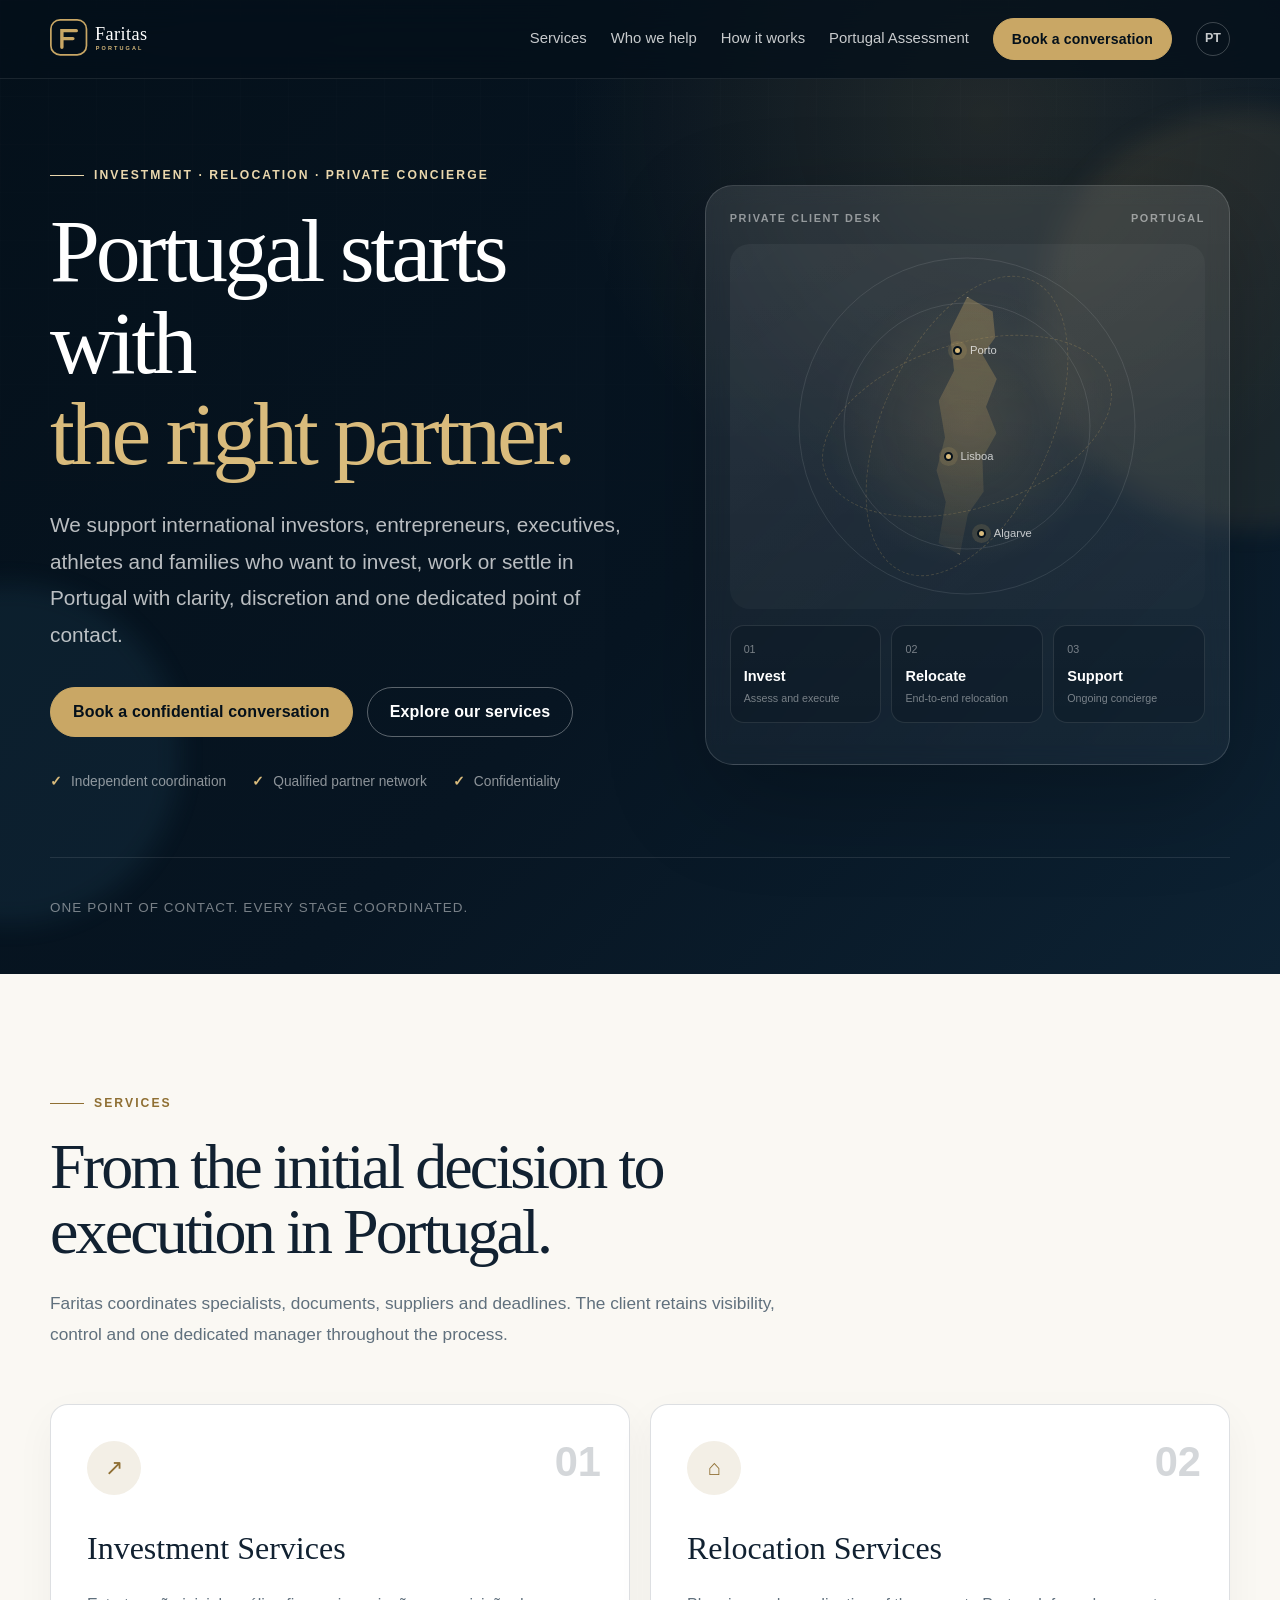
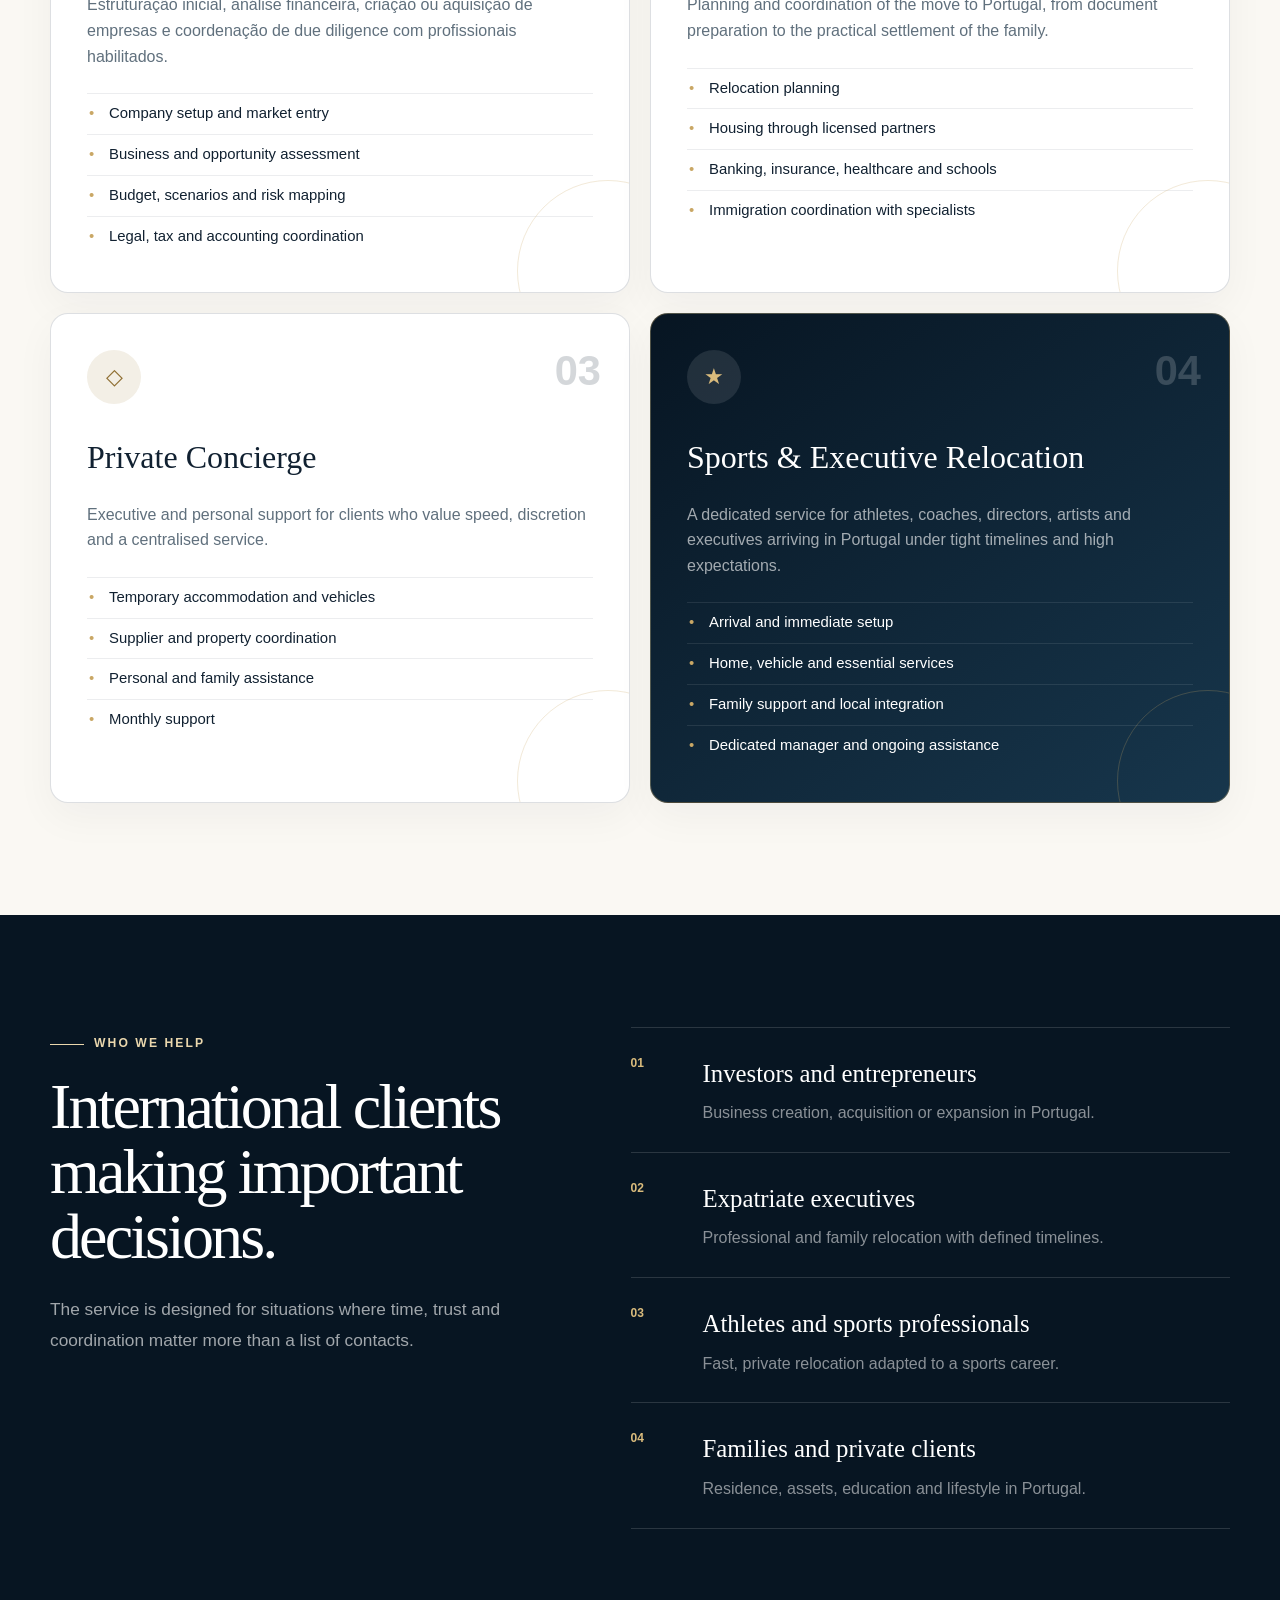
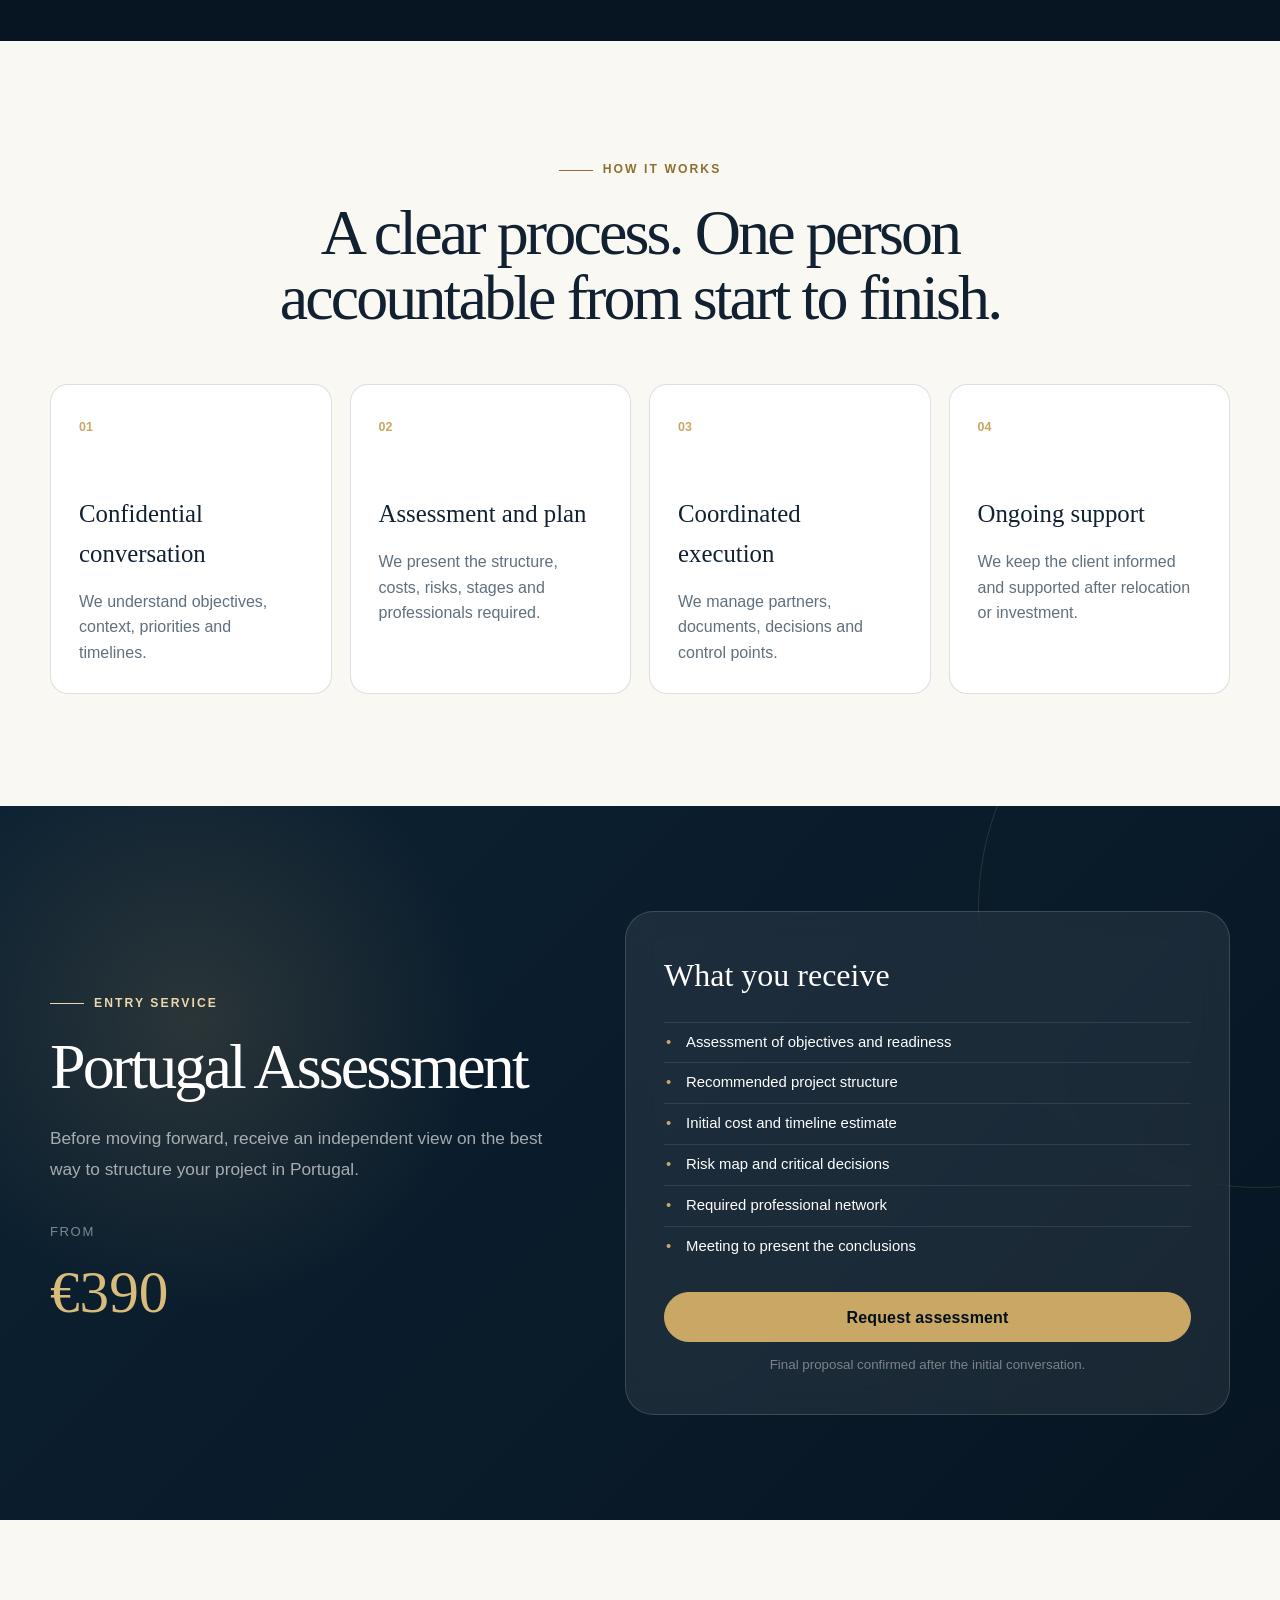
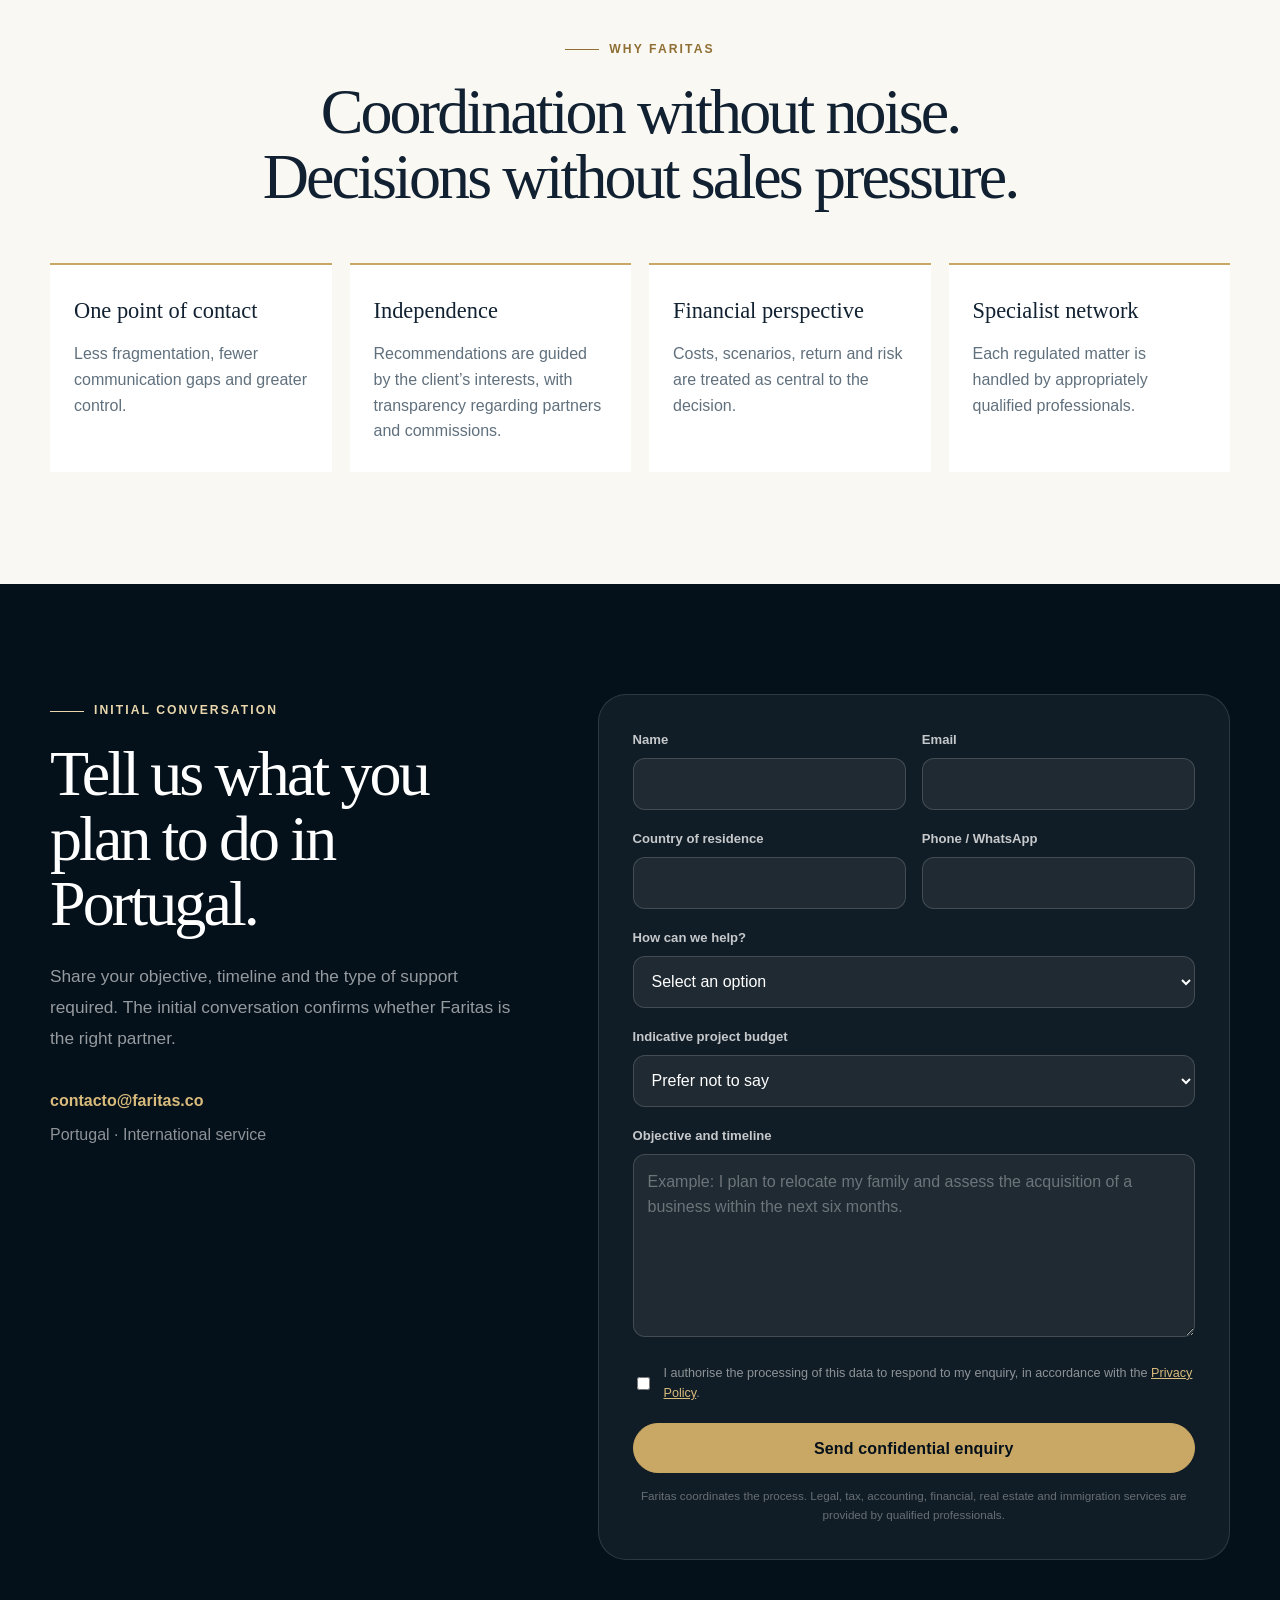
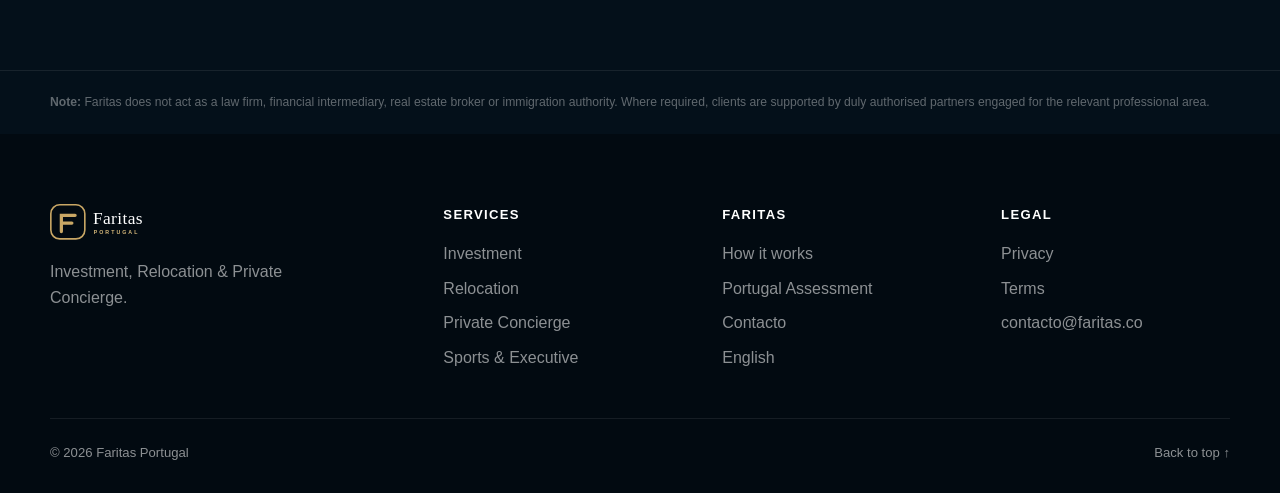
==== en.html @ 3125e930 "Add files via upload" ====
<!DOCTYPE html>
<html lang="en">
<head>
  <meta charset="UTF-8">
  <meta name="viewport" content="width=device-width, initial-scale=1.0">

  <title>Faritas Portugal — Investment, Relocation & Private Concierge</title>
  <meta name="description" content="Independent coordination for investors, entrepreneurs, executives, athletes and international families planning to invest, work or relocate to Portugal.">
  <meta name="robots" content="index, follow">
  <meta name="theme-color" content="#071522">

  <link rel="canonical" href="https://www.faritas.co/en.html">
  <link rel="alternate" hreflang="pt-PT" href="https://www.faritas.co/">
  <link rel="alternate" hreflang="en" href="https://www.faritas.co/en.html">
  <link rel="alternate" hreflang="x-default" href="https://www.faritas.co/">

  <meta property="og:type" content="website">
  <meta property="og:locale" content="en_GB">
  <meta property="og:title" content="Faritas Portugal — Your trusted partner in Portugal">
  <meta property="og:description" content="Investment, relocation and private concierge coordinated through one dedicated point of contact in Portugal.">
  <meta property="og:url" content="https://www.faritas.co/en.html">
  <meta property="og:image" content="https://www.faritas.co/social-cover.png">

  <meta name="twitter:card" content="summary_large_image">
  <meta name="twitter:title" content="Faritas Portugal">
  <meta name="twitter:description" content="Investment, Relocation & Private Concierge in Portugal.">
  <meta name="twitter:image" content="https://www.faritas.co/social-cover.png">

  <link rel="icon" href="favicon.svg" type="image/svg+xml">
  <link rel="stylesheet" href="styles.css">

  <script type="application/ld+json">
  {
    "@context": "https://schema.org",
    "@type": "ProfessionalService",
    "name": "Faritas Portugal",
    "url": "https://www.faritas.co/",
    "logo": "https://www.faritas.co/logo.svg",
    "email": "contacto@faritas.co",
    "areaServed": "Portugal",
    "description": "Investment, relocation and private concierge coordination for international clients in Portugal.",
    "serviceType": [
      "Investment coordination",
      "Relocation coordination",
      "Private concierge",
      "Sports and executive relocation"
    ]
  }
  </script>
</head>

<body>
  <a class="skip-link" href="#conteudo">Skip to content</a>

  <header class="site-header" id="topo">
    <div class="header-inner">
      <a class="brand" href="#topo" aria-label="Faritas Portugal — home">
        <img src="logo.svg" alt="Faritas Portugal">
      </a>

      <button class="menu-toggle" type="button" aria-expanded="false" aria-controls="main-nav">
        <span></span><span></span><span></span>
        <span class="sr-only">Open menu</span>
      </button>

      <nav class="main-nav" id="main-nav" aria-label="Main navigation">
        <a href="#servicos">Services</a>
        <a href="#clientes">Who we help</a>
        <a href="#processo">How it works</a>
        <a href="#diagnostico">Portugal Assessment</a>
        <a href="#contacto" class="button button-small">Book a conversation</a>
        <a href="index.html" class="language-link" aria-label="Versão portuguesa">PT</a>
      </nav>
    </div>
  </header>

  <main id="conteudo">
    <section class="hero">
      <div class="hero-glow hero-glow-one"></div>
      <div class="hero-glow hero-glow-two"></div>

      <div class="container hero-grid">
        <div class="hero-copy">
          <span class="eyebrow">Investment · Relocation · Private Concierge</span>

          <h1>
            Portugal starts with
            <span>the right partner.</span>
          </h1>

          <p class="hero-lead">
            We support international investors, entrepreneurs, executives, athletes and families who want to invest, work or settle in Portugal with clarity, discretion and one dedicated point of contact.
          </p>

          <div class="hero-actions">
            <a href="#contacto" class="button">Book a confidential conversation</a>
            <a href="#servicos" class="button button-secondary">Explore our services</a>
          </div>

          <div class="trust-strip" aria-label="Princípios do serviço">
            <span>Independent coordination</span>
            <span>Qualified partner network</span>
            <span>Confidentiality</span>
          </div>
        </div>

        <aside class="hero-panel" aria-label="Visão geral do serviço">
          <div class="panel-topline">
            <span>PRIVATE CLIENT DESK</span>
            <span>PORTUGAL</span>
          </div>

          <div class="panel-map">
            <div class="map-orbit orbit-one"></div>
            <div class="map-orbit orbit-two"></div>
            <div class="map-pin pin-lisbon"><span>Lisboa</span></div>
            <div class="map-pin pin-porto"><span>Porto</span></div>
            <div class="map-pin pin-algarve"><span>Algarve</span></div>
            <div class="portugal-shape" aria-hidden="true"></div>
          </div>

          <div class="panel-services">
            <div>
              <small>01</small>
              <strong>Invest</strong>
              <span>Assess and execute</span>
            </div>
            <div>
              <small>02</small>
              <strong>Relocate</strong>
              <span>End-to-end relocation</span>
            </div>
            <div>
              <small>03</small>
              <strong>Support</strong>
              <span>Ongoing concierge</span>
            </div>
          </div>
        </aside>
      </div>

      <div class="hero-footer container">
        <p>One point of contact. Every stage coordinated.</p>
      </div>
    </section>

    <section class="section section-light" id="servicos">
      <div class="container">
        <div class="section-heading">
          <span class="eyebrow dark">Services</span>
          <h2>From the initial decision to execution in Portugal.</h2>
          <p>
            Faritas coordinates specialists, documents, suppliers and deadlines. The client retains visibility, control and one dedicated manager throughout the process.
          </p>
        </div>

        <div class="service-grid">
          <article class="service-card">
            <span class="service-number">01</span>
            <div class="service-icon" aria-hidden="true">↗</div>
            <h3>Investment Services</h3>
            <p>
              Estruturação inicial, análise financeira, criação ou aquisição de
              empresas e coordenação de due diligence com profissionais habilitados.
            </p>
            <ul>
              <li>Company setup and market entry</li>
              <li>Business and opportunity assessment</li>
              <li>Budget, scenarios and risk mapping</li>
              <li>Legal, tax and accounting coordination</li>
            </ul>
          </article>

          <article class="service-card">
            <span class="service-number">02</span>
            <div class="service-icon" aria-hidden="true">⌂</div>
            <h3>Relocation Services</h3>
            <p>
              Planning and coordination of the move to Portugal, from document preparation to the practical settlement of the family.
            </p>
            <ul>
              <li>Relocation planning</li>
              <li>Housing through licensed partners</li>
              <li>Banking, insurance, healthcare and schools</li>
              <li>Immigration coordination with specialists</li>
            </ul>
          </article>

          <article class="service-card">
            <span class="service-number">03</span>
            <div class="service-icon" aria-hidden="true">◇</div>
            <h3>Private Concierge</h3>
            <p>
              Executive and personal support for clients who value speed, discretion and a centralised service.
            </p>
            <ul>
              <li>Temporary accommodation and vehicles</li>
              <li>Supplier and property coordination</li>
              <li>Personal and family assistance</li>
              <li>Monthly support</li>
            </ul>
          </article>

          <article class="service-card service-card-featured">
            <span class="service-number">04</span>
            <div class="service-icon" aria-hidden="true">★</div>
            <h3>Sports & Executive Relocation</h3>
            <p>
              A dedicated service for athletes, coaches, directors, artists and executives arriving in Portugal under tight timelines and high expectations.
            </p>
            <ul>
              <li>Arrival and immediate setup</li>
              <li>Home, vehicle and essential services</li>
              <li>Family support and local integration</li>
              <li>Dedicated manager and ongoing assistance</li>
            </ul>
          </article>
        </div>
      </div>
    </section>

    <section class="section section-ink" id="clientes">
      <div class="container split-layout">
        <div class="section-heading compact">
          <span class="eyebrow">Who we help</span>
          <h2>International clients making important decisions.</h2>
          <p>
            The service is designed for situations where time, trust and coordination matter more than a list of contacts.
          </p>
        </div>

        <div class="client-list">
          <article>
            <span>01</span>
            <div>
              <h3>Investors and entrepreneurs</h3>
              <p>Business creation, acquisition or expansion in Portugal.</p>
            </div>
          </article>

          <article>
            <span>02</span>
            <div>
              <h3>Expatriate executives</h3>
              <p>Professional and family relocation with defined timelines.</p>
            </div>
          </article>

          <article>
            <span>03</span>
            <div>
              <h3>Athletes and sports professionals</h3>
              <p>Fast, private relocation adapted to a sports career.</p>
            </div>
          </article>

          <article>
            <span>04</span>
            <div>
              <h3>Families and private clients</h3>
              <p>Residence, assets, education and lifestyle in Portugal.</p>
            </div>
          </article>
        </div>
      </div>
    </section>

    <section class="section section-light" id="processo">
      <div class="container">
        <div class="section-heading centered">
          <span class="eyebrow dark">How it works</span>
          <h2>A clear process. One person accountable from start to finish.</h2>
        </div>

        <div class="process-grid">
          <article>
            <span>01</span>
            <h3>Confidential conversation</h3>
            <p>We understand objectives, context, priorities and timelines.</p>
          </article>

          <article>
            <span>02</span>
            <h3>Assessment and plan</h3>
            <p>We present the structure, costs, risks, stages and professionals required.</p>
          </article>

          <article>
            <span>03</span>
            <h3>Coordinated execution</h3>
            <p>We manage partners, documents, decisions and control points.</p>
          </article>

          <article>
            <span>04</span>
            <h3>Ongoing support</h3>
            <p>We keep the client informed and supported after relocation or investment.</p>
          </article>
        </div>
      </div>
    </section>

    <section class="diagnostic-section" id="diagnostico">
      <div class="container diagnostic-grid">
        <div>
          <span class="eyebrow">Entry service</span>
          <h2>Portugal Assessment</h2>
          <p class="diagnostic-lead">
            Before moving forward, receive an independent view on the best way to structure your project in Portugal.
          </p>

          <div class="diagnostic-price">
            <span>From</span>
            <strong>€390</strong>
          </div>
        </div>

        <div class="diagnostic-card">
          <h3>What you receive</h3>
          <ul>
            <li>Assessment of objectives and readiness</li>
            <li>Recommended project structure</li>
            <li>Initial cost and timeline estimate</li>
            <li>Risk map and critical decisions</li>
            <li>Required professional network</li>
            <li>Meeting to present the conclusions</li>
          </ul>
          <a href="#contacto" class="button button-full">Request assessment</a>
          <small>Final proposal confirmed after the initial conversation.</small>
        </div>
      </div>
    </section>

    <section class="section section-light why-section">
      <div class="container">
        <div class="section-heading centered">
          <span class="eyebrow dark">Why Faritas</span>
          <h2>Coordination without noise. Decisions without sales pressure.</h2>
        </div>

        <div class="why-grid">
          <article>
            <h3>One point of contact</h3>
            <p>Less fragmentation, fewer communication gaps and greater control.</p>
          </article>

          <article>
            <h3>Independence</h3>
            <p>Recommendations are guided by the client’s interests, with transparency regarding partners and commissions.</p>
          </article>

          <article>
            <h3>Financial perspective</h3>
            <p>Costs, scenarios, return and risk are treated as central to the decision.</p>
          </article>

          <article>
            <h3>Specialist network</h3>
            <p>Each regulated matter is handled by appropriately qualified professionals.</p>
          </article>
        </div>
      </div>
    </section>

    <section class="contact-section" id="contacto">
      <div class="container contact-grid">
        <div class="contact-copy">
          <span class="eyebrow">Initial conversation</span>
          <h2>Tell us what you plan to do in Portugal.</h2>
          <p>
            Share your objective, timeline and the type of support required. The initial conversation confirms whether Faritas is the right partner.
          </p>

          <div class="contact-details">
            <a href="mailto:contacto@faritas.co">contacto@faritas.co</a>
            <span>Portugal · International service</span>
          </div>
        </div>

        <form
          class="contact-form"
          action="https://formspree.io/f/mkodawvv"
          method="POST"
          accept-charset="UTF-8"
        >
          <input type="hidden" name="_subject" value="New enquiry — Faritas Portugal">
          <input type="text" name="_gotcha" class="honeypot" tabindex="-1" autocomplete="off">

          <div class="form-row">
            <div class="field">
              <label for="nome">Name</label>
              <input id="nome" name="nome" type="text" autocomplete="name" required>
            </div>

            <div class="field">
              <label for="email">Email</label>
              <input id="email" name="email" type="email" autocomplete="email" required>
            </div>
          </div>

          <div class="form-row">
            <div class="field">
              <label for="pais">Country of residence</label>
              <input id="pais" name="pais" type="text" autocomplete="country-name" required>
            </div>

            <div class="field">
              <label for="telefone">Phone / WhatsApp</label>
              <input id="telefone" name="telefone" type="tel" autocomplete="tel">
            </div>
          </div>

          <div class="field">
            <label for="interesse">How can we help?</label>
            <select id="interesse" name="interesse" required>
              <option value="" selected disabled>Select an option</option>
              <option value="Investment or company">Investment or company</option>
              <option value="Family relocation">Family relocation</option>
              <option value="Sports & Executive Relocation">Sports & Executive Relocation</option>
              <option value="Private Concierge">Private Concierge</option>
              <option value="Portugal Assessment">Portugal Assessment</option>
              <option value="Professional partnership">Professional partnership</option>
            </select>
          </div>

          <div class="field">
            <label for="orcamento">Indicative project budget</label>
            <select id="orcamento" name="orcamento">
              <option value="" selected>Prefer not to say</option>
              <option value="Up to €50,000">Up to €50,000</option>
              <option value="€50,000–€250,000">€50,000–€250,000</option>
              <option value="€250,000–€1,000,000">€250,000–€1,000,000</option>
              <option value="More than €1,000,000">More than €1,000,000</option>
            </select>
          </div>

          <div class="field">
            <label for="mensagem">Objective and timeline</label>
            <textarea
              id="mensagem"
              name="mensagem"
              rows="6"
              placeholder="Example: I plan to relocate my family and assess the acquisition of a business within the next six months."
              required
            ></textarea>
          </div>

          <label class="consent">
            <input type="checkbox" name="consentimento" value="Aceite" required>
            <span>
              I authorise the processing of this data to respond to my enquiry, in accordance with the <a href="privacidade.html">Privacy Policy</a>.
            </span>
          </label>

          <button class="button button-full" type="submit">Send confidential enquiry</button>
          <p class="form-note">
            Faritas coordinates the process. Legal, tax, accounting, financial, real estate and immigration services are provided by qualified professionals.
          </p>
        </form>
      </div>
    </section>

    <section class="legal-note">
      <div class="container">
        <p>
          <strong>Note:</strong> Faritas does not act as a law firm, financial intermediary, real estate broker or immigration authority. Where required, clients are supported by duly authorised partners engaged for the relevant professional area.
        </p>
      </div>
    </section>
  </main>

  <footer class="site-footer">
    <div class="container footer-grid">
      <div class="footer-brand">
        <img src="logo.svg" alt="Faritas Portugal">
        <p>Investment, Relocation & Private Concierge.</p>
      </div>

      <div>
        <strong>Services</strong>
        <a href="#servicos">Investment</a>
        <a href="#servicos">Relocation</a>
        <a href="#servicos">Private Concierge</a>
        <a href="#servicos">Sports & Executive</a>
      </div>

      <div>
        <strong>Faritas</strong>
        <a href="#processo">How it works</a>
        <a href="#diagnostico">Portugal Assessment</a>
        <a href="#contacto">Contacto</a>
        <a href="en.html">English</a>
      </div>

      <div>
        <strong>Legal</strong>
        <a href="privacidade.html">Privacy</a>
        <a href="termos.html">Terms</a>
        <a href="mailto:contacto@faritas.co">contacto@faritas.co</a>
      </div>
    </div>

    <div class="container footer-bottom">
      <span>© <span id="current-year">2026</span> Faritas Portugal</span>
      <a href="#topo">Back to top ↑</a>
    </div>
  </footer>

  <script src="app.js"></script>
</body>
</html>
---- styles.css ----
:root {
  --navy-950: #04101a;
  --navy-900: #071522;
  --navy-800: #0d2233;
  --navy-700: #17364c;
  --gold-500: #c9a765;
  --gold-400: #d9bb7c;
  --gold-200: #ead7ad;
  --sand-50: #faf8f3;
  --sand-100: #f3efe6;
  --white: #ffffff;
  --ink: #112131;
  --muted: #60707d;
  --line: rgba(17, 33, 49, 0.14);
  --shadow: 0 24px 70px rgba(4, 16, 26, 0.14);
  --radius-lg: 28px;
  --radius-md: 18px;
  --radius-sm: 12px;
  --container: 1180px;
}

* {
  box-sizing: border-box;
}

html {
  scroll-behavior: smooth;
}

body {
  margin: 0;
  color: var(--ink);
  background: var(--sand-50);
  font-family: Inter, ui-sans-serif, -apple-system, BlinkMacSystemFont, "Segoe UI", sans-serif;
  line-height: 1.6;
  -webkit-font-smoothing: antialiased;
}

img {
  max-width: 100%;
  display: block;
}

a {
  color: inherit;
  text-decoration: none;
}

button,
input,
select,
textarea {
  font: inherit;
}

button,
a {
  -webkit-tap-highlight-color: transparent;
}

.container {
  width: min(calc(100% - 40px), var(--container));
  margin-inline: auto;
}

.sr-only {
  position: absolute;
  width: 1px;
  height: 1px;
  padding: 0;
  margin: -1px;
  overflow: hidden;
  clip: rect(0, 0, 0, 0);
  white-space: nowrap;
  border: 0;
}

.skip-link {
  position: fixed;
  left: 16px;
  top: -100px;
  z-index: 9999;
  background: var(--white);
  color: var(--navy-950);
  padding: 10px 14px;
  border-radius: 8px;
  transition: top .2s ease;
}

.skip-link:focus {
  top: 16px;
}

.site-header {
  position: fixed;
  inset: 0 0 auto 0;
  z-index: 1000;
  background: rgba(4, 16, 26, 0.78);
  border-bottom: 1px solid rgba(255,255,255,.09);
  backdrop-filter: blur(18px);
}

.header-inner {
  width: min(calc(100% - 40px), var(--container));
  min-height: 78px;
  margin-inline: auto;
  display: flex;
  align-items: center;
  justify-content: space-between;
  gap: 28px;
}

.brand img {
  width: 178px;
  height: auto;
}

.main-nav {
  display: flex;
  align-items: center;
  gap: 24px;
  color: rgba(255,255,255,.78);
  font-size: .93rem;
}

.main-nav > a:not(.button):hover {
  color: var(--white);
}

.language-link {
  display: inline-grid;
  place-items: center;
  width: 34px;
  height: 34px;
  border: 1px solid rgba(255,255,255,.22);
  border-radius: 50%;
  font-weight: 700;
  font-size: .78rem;
}

.menu-toggle {
  display: none;
  width: 44px;
  height: 44px;
  border: 0;
  background: transparent;
  padding: 10px;
}

.menu-toggle span:not(.sr-only) {
  display: block;
  height: 2px;
  margin: 5px 0;
  background: var(--white);
  border-radius: 2px;
}

.button {
  display: inline-flex;
  align-items: center;
  justify-content: center;
  min-height: 50px;
  padding: 0 22px;
  border: 1px solid var(--gold-500);
  border-radius: 999px;
  background: var(--gold-500);
  color: var(--navy-950);
  font-weight: 800;
  letter-spacing: .01em;
  cursor: pointer;
  transition: transform .2s ease, background .2s ease, border-color .2s ease;
}

.button:hover {
  transform: translateY(-2px);
  background: var(--gold-400);
  border-color: var(--gold-400);
}

.button-small {
  min-height: 42px;
  padding-inline: 18px;
  font-size: .88rem;
}

.button-secondary {
  background: transparent;
  color: var(--white);
  border-color: rgba(255,255,255,.34);
}

.button-secondary:hover {
  background: rgba(255,255,255,.08);
  border-color: rgba(255,255,255,.55);
}

.button-full {
  width: 100%;
}

.hero {
  position: relative;
  overflow: hidden;
  min-height: 820px;
  padding: 158px 0 42px;
  color: var(--white);
  background:
    radial-gradient(circle at 77% 12%, rgba(201,167,101,.14), transparent 32%),
    linear-gradient(135deg, #04101a 0%, #071522 56%, #0d2233 100%);
}

.hero::before {
  content: "";
  position: absolute;
  inset: 0;
  opacity: .26;
  background-image:
    linear-gradient(rgba(255,255,255,.04) 1px, transparent 1px),
    linear-gradient(90deg, rgba(255,255,255,.04) 1px, transparent 1px);
  background-size: 48px 48px;
  mask-image: linear-gradient(to bottom, black, transparent 78%);
}

.hero-glow {
  position: absolute;
  border-radius: 50%;
  filter: blur(12px);
  pointer-events: none;
}

.hero-glow-one {
  width: 420px;
  height: 420px;
  right: -180px;
  top: 110px;
  background: rgba(201,167,101,.10);
}

.hero-glow-two {
  width: 340px;
  height: 340px;
  left: -160px;
  bottom: 50px;
  background: rgba(64,137,176,.11);
}

.hero-grid {
  position: relative;
  z-index: 2;
  display: grid;
  grid-template-columns: 1.05fr .95fr;
  align-items: center;
  gap: 74px;
}

.eyebrow {
  display: inline-flex;
  align-items: center;
  gap: 10px;
  margin-bottom: 20px;
  color: var(--gold-200);
  font-size: .76rem;
  font-weight: 800;
  letter-spacing: .17em;
  text-transform: uppercase;
}

.eyebrow::before {
  content: "";
  width: 34px;
  height: 1px;
  background: currentColor;
}

.eyebrow.dark {
  color: #8f6f33;
}

.hero h1,
.section-heading h2,
.diagnostic-section h2,
.contact-section h2 {
  margin: 0;
  font-family: Georgia, "Times New Roman", serif;
  font-weight: 400;
  line-height: 1.02;
  letter-spacing: -.045em;
}

.hero h1 {
  max-width: 690px;
  font-size: clamp(3.2rem, 7vw, 6.6rem);
}

.hero h1 span {
  display: block;
  color: var(--gold-400);
}

.hero-lead {
  max-width: 660px;
  margin: 28px 0 0;
  color: rgba(255,255,255,.72);
  font-size: clamp(1.08rem, 2vw, 1.3rem);
  line-height: 1.75;
}

.hero-actions {
  display: flex;
  flex-wrap: wrap;
  gap: 14px;
  margin-top: 34px;
}

.trust-strip {
  display: flex;
  flex-wrap: wrap;
  gap: 18px 26px;
  margin-top: 34px;
  color: rgba(255,255,255,.54);
  font-size: .86rem;
}

.trust-strip span {
  display: inline-flex;
  align-items: center;
  gap: 9px;
}

.trust-strip span::before {
  content: "✓";
  color: var(--gold-400);
  font-weight: 900;
}

.hero-panel {
  position: relative;
  min-height: 580px;
  padding: 24px;
  border: 1px solid rgba(255,255,255,.15);
  border-radius: var(--radius-lg);
  background: linear-gradient(180deg, rgba(255,255,255,.10), rgba(255,255,255,.045));
  box-shadow: 0 32px 100px rgba(0,0,0,.24);
  backdrop-filter: blur(10px);
}

.panel-topline {
  display: flex;
  justify-content: space-between;
  color: rgba(255,255,255,.50);
  font-size: .68rem;
  font-weight: 800;
  letter-spacing: .15em;
}

.panel-map {
  position: relative;
  min-height: 365px;
  margin-top: 16px;
  overflow: hidden;
  border-radius: 20px;
  background:
    radial-gradient(circle at 50% 50%, rgba(201,167,101,.15), transparent 47%),
    linear-gradient(145deg, rgba(255,255,255,.05), rgba(255,255,255,.015));
}

.panel-map::before,
.panel-map::after {
  content: "";
  position: absolute;
  inset: 50% auto auto 50%;
  border: 1px solid rgba(255,255,255,.10);
  border-radius: 50%;
  transform: translate(-50%, -50%);
}

.panel-map::before {
  width: 245px;
  height: 245px;
}

.panel-map::after {
  width: 335px;
  height: 335px;
}

.map-orbit {
  position: absolute;
  left: 50%;
  top: 50%;
  border: 1px dashed rgba(201,167,101,.24);
  border-radius: 50%;
  transform: translate(-50%, -50%) rotate(-18deg);
}

.orbit-one {
  width: 300px;
  height: 165px;
}

.orbit-two {
  width: 170px;
  height: 320px;
  transform: translate(-50%, -50%) rotate(24deg);
}

.portugal-shape {
  position: absolute;
  left: 50%;
  top: 50%;
  width: 88px;
  height: 258px;
  transform: translate(-50%, -50%) rotate(4deg);
  border: 1px solid rgba(234,215,173,.72);
  background: linear-gradient(180deg, rgba(201,167,101,.32), rgba(201,167,101,.07));
  clip-path: polygon(40% 0, 70% 5%, 75% 15%, 62% 22%, 80% 31%, 70% 42%, 84% 52%, 70% 62%, 74% 75%, 58% 84%, 52% 100%, 27% 96%, 32% 80%, 19% 68%, 26% 55%, 16% 41%, 31% 29%, 23% 14%);
  filter: drop-shadow(0 0 22px rgba(201,167,101,.2));
}

.map-pin {
  position: absolute;
  z-index: 3;
  width: 9px;
  height: 9px;
  border: 2px solid var(--navy-950);
  border-radius: 50%;
  background: var(--gold-400);
  box-shadow: 0 0 0 5px rgba(201,167,101,.16);
}

.map-pin span {
  position: absolute;
  left: 15px;
  top: -6px;
  color: rgba(255,255,255,.74);
  font-size: .7rem;
  white-space: nowrap;
}

.pin-porto {
  left: 47%;
  top: 28%;
}

.pin-lisbon {
  left: 45%;
  top: 57%;
}

.pin-algarve {
  left: 52%;
  top: 78%;
}

.panel-services {
  display: grid;
  grid-template-columns: repeat(3, 1fr);
  gap: 10px;
  margin-top: 16px;
}

.panel-services > div {
  padding: 15px 13px;
  border: 1px solid rgba(255,255,255,.10);
  border-radius: 14px;
  background: rgba(4,16,26,.28);
}

.panel-services small,
.panel-services span {
  display: block;
  color: rgba(255,255,255,.44);
  font-size: .67rem;
}

.panel-services strong {
  display: block;
  margin: 7px 0 2px;
  color: var(--white);
  font-size: .91rem;
}

.hero-footer {
  position: relative;
  z-index: 2;
  margin-top: 64px;
  padding-top: 26px;
  border-top: 1px solid rgba(255,255,255,.10);
  color: rgba(255,255,255,.46);
  font-size: .84rem;
  letter-spacing: .08em;
  text-transform: uppercase;
}

.section {
  padding: 112px 0;
}

.section-light {
  background: var(--sand-50);
}

.section-ink {
  color: var(--white);
  background: var(--navy-900);
}

.section-heading {
  max-width: 760px;
  margin-bottom: 54px;
}

.section-heading.centered {
  margin-inline: auto;
  text-align: center;
}

.section-heading.centered .eyebrow {
  justify-content: center;
}

.section-heading.compact {
  margin-bottom: 0;
}

.section-heading h2,
.diagnostic-section h2,
.contact-section h2 {
  font-size: clamp(2.5rem, 5vw, 4.7rem);
}

.section-heading p,
.contact-copy > p,
.diagnostic-lead {
  margin: 24px 0 0;
  color: var(--muted);
  font-size: 1.08rem;
  line-height: 1.8;
}

.section-ink .section-heading p {
  color: rgba(255,255,255,.62);
}

.service-grid {
  display: grid;
  grid-template-columns: repeat(2, minmax(0, 1fr));
  gap: 20px;
}

.service-card {
  position: relative;
  min-height: 420px;
  padding: 36px;
  overflow: hidden;
  border: 1px solid var(--line);
  border-radius: var(--radius-md);
  background: var(--white);
  box-shadow: 0 14px 40px rgba(17,33,49,.045);
}

.service-card::after {
  content: "";
  position: absolute;
  right: -70px;
  bottom: -70px;
  width: 180px;
  height: 180px;
  border: 1px solid rgba(201,167,101,.25);
  border-radius: 50%;
}

.service-card-featured {
  color: var(--white);
  border-color: rgba(201,167,101,.35);
  background: linear-gradient(145deg, var(--navy-900), var(--navy-700));
}

.service-number {
  position: absolute;
  right: 28px;
  top: 24px;
  color: rgba(17,33,49,.18);
  font-size: 2.6rem;
  font-weight: 900;
}

.service-card-featured .service-number {
  color: rgba(255,255,255,.18);
}

.service-icon {
  display: grid;
  place-items: center;
  width: 54px;
  height: 54px;
  margin-bottom: 28px;
  border-radius: 50%;
  background: var(--sand-100);
  color: #8f6f33;
  font-size: 1.35rem;
}

.service-card-featured .service-icon {
  background: rgba(255,255,255,.10);
  color: var(--gold-400);
}

.service-card h3 {
  margin: 0;
  font-family: Georgia, "Times New Roman", serif;
  font-size: 2rem;
  font-weight: 400;
}

.service-card p {
  margin: 18px 0 24px;
  color: var(--muted);
}

.service-card-featured p {
  color: rgba(255,255,255,.62);
}

.service-card ul,
.diagnostic-card ul {
  margin: 0;
  padding: 0;
  list-style: none;
}

.service-card li,
.diagnostic-card li {
  position: relative;
  padding: 8px 0 8px 22px;
  border-top: 1px solid rgba(17,33,49,.08);
  font-size: .93rem;
}

.service-card li::before,
.diagnostic-card li::before {
  content: "•";
  position: absolute;
  left: 2px;
  color: var(--gold-500);
}

.service-card-featured li {
  border-color: rgba(255,255,255,.09);
}

.split-layout {
  display: grid;
  grid-template-columns: .9fr 1.1fr;
  gap: 90px;
  align-items: start;
}

.client-list {
  border-top: 1px solid rgba(255,255,255,.14);
}

.client-list article {
  display: grid;
  grid-template-columns: 54px 1fr;
  gap: 18px;
  padding: 26px 0;
  border-bottom: 1px solid rgba(255,255,255,.14);
}

.client-list > article > span {
  color: var(--gold-400);
  font-size: .75rem;
  font-weight: 800;
}

.client-list h3 {
  margin: 0 0 7px;
  font-family: Georgia, "Times New Roman", serif;
  font-size: 1.55rem;
  font-weight: 400;
}

.client-list p {
  margin: 0;
  color: rgba(255,255,255,.53);
}

.process-grid {
  display: grid;
  grid-template-columns: repeat(4, 1fr);
  gap: 18px;
}

.process-grid article {
  min-height: 290px;
  padding: 28px;
  border: 1px solid var(--line);
  border-radius: var(--radius-md);
  background: var(--white);
}

.process-grid article > span {
  display: inline-block;
  margin-bottom: 56px;
  color: var(--gold-500);
  font-size: .78rem;
  font-weight: 900;
}

.process-grid h3 {
  margin: 0 0 15px;
  font-family: Georgia, "Times New Roman", serif;
  font-size: 1.55rem;
  font-weight: 400;
}

.process-grid p {
  margin: 0;
  color: var(--muted);
}

.diagnostic-section {
  position: relative;
  overflow: hidden;
  padding: 105px 0;
  color: var(--white);
  background:
    radial-gradient(circle at 15% 30%, rgba(201,167,101,.16), transparent 24%),
    linear-gradient(135deg, #0d2233, #071522);
}

.diagnostic-section::after {
  content: "";
  position: absolute;
  width: 560px;
  height: 560px;
  right: -260px;
  top: -180px;
  border: 1px solid rgba(201,167,101,.17);
  border-radius: 50%;
}

.diagnostic-grid {
  position: relative;
  z-index: 2;
  display: grid;
  grid-template-columns: .9fr 1.1fr;
  gap: 80px;
  align-items: center;
}

.diagnostic-lead {
  max-width: 580px;
  color: rgba(255,255,255,.62);
}

.diagnostic-price {
  margin-top: 36px;
}

.diagnostic-price span {
  display: block;
  color: rgba(255,255,255,.46);
  font-size: .82rem;
  text-transform: uppercase;
  letter-spacing: .12em;
}

.diagnostic-price strong {
  display: block;
  margin-top: 3px;
  color: var(--gold-400);
  font-family: Georgia, "Times New Roman", serif;
  font-size: 3.7rem;
  font-weight: 400;
}

.diagnostic-card {
  padding: 38px;
  border: 1px solid rgba(255,255,255,.15);
  border-radius: var(--radius-lg);
  background: rgba(255,255,255,.075);
  backdrop-filter: blur(14px);
}

.diagnostic-card h3 {
  margin: 0 0 20px;
  font-family: Georgia, "Times New Roman", serif;
  font-size: 2rem;
  font-weight: 400;
}

.diagnostic-card li {
  border-color: rgba(255,255,255,.10);
}

.diagnostic-card .button {
  margin-top: 26px;
}

.diagnostic-card small {
  display: block;
  margin-top: 12px;
  text-align: center;
  color: rgba(255,255,255,.42);
}

.why-grid {
  display: grid;
  grid-template-columns: repeat(4, 1fr);
  gap: 18px;
}

.why-grid article {
  padding: 28px 24px;
  border-top: 2px solid var(--gold-500);
  background: var(--white);
}

.why-grid h3 {
  margin: 0 0 12px;
  font-family: Georgia, "Times New Roman", serif;
  font-size: 1.4rem;
  font-weight: 400;
}

.why-grid p {
  margin: 0;
  color: var(--muted);
}

.contact-section {
  padding: 110px 0;
  color: var(--white);
  background: var(--navy-950);
}

.contact-grid {
  display: grid;
  grid-template-columns: .85fr 1.15fr;
  gap: 80px;
  align-items: start;
}

.contact-copy {
  position: sticky;
  top: 120px;
}

.contact-copy > p {
  color: rgba(255,255,255,.58);
}

.contact-details {
  display: grid;
  gap: 8px;
  margin-top: 34px;
  color: rgba(255,255,255,.55);
}

.contact-details a {
  color: var(--gold-400);
  font-weight: 800;
}

.contact-form {
  padding: 34px;
  border: 1px solid rgba(255,255,255,.12);
  border-radius: var(--radius-lg);
  background: rgba(255,255,255,.055);
}

.form-row {
  display: grid;
  grid-template-columns: 1fr 1fr;
  gap: 16px;
}

.field {
  margin-bottom: 18px;
}

.field label {
  display: block;
  margin-bottom: 8px;
  color: rgba(255,255,255,.76);
  font-size: .82rem;
  font-weight: 700;
}

.field input,
.field select,
.field textarea {
  width: 100%;
  border: 1px solid rgba(255,255,255,.16);
  border-radius: var(--radius-sm);
  outline: none;
  background: rgba(255,255,255,.06);
  color: var(--white);
  transition: border-color .2s ease, background .2s ease;
}

.field input,
.field select {
  height: 52px;
  padding: 0 14px;
}

.field textarea {
  min-height: 140px;
  resize: vertical;
  padding: 14px;
}

.field input:focus,
.field select:focus,
.field textarea:focus {
  border-color: var(--gold-500);
  background: rgba(255,255,255,.09);
}

.field select option {
  color: var(--ink);
  background: var(--white);
}

.field textarea::placeholder,
.field input::placeholder {
  color: rgba(255,255,255,.35);
}

.consent {
  display: flex;
  gap: 11px;
  margin: 5px 0 20px;
  color: rgba(255,255,255,.52);
  font-size: .79rem;
}

.consent input {
  margin-top: 4px;
  accent-color: var(--gold-500);
}

.consent a {
  color: var(--gold-400);
  text-decoration: underline;
}

.form-note {
  margin: 14px 0 0;
  color: rgba(255,255,255,.36);
  font-size: .73rem;
  text-align: center;
}

.honeypot {
  position: absolute !important;
  left: -9999px !important;
  opacity: 0 !important;
}

.legal-note {
  padding: 22px 0;
  border-top: 1px solid rgba(255,255,255,.08);
  background: var(--navy-950);
  color: rgba(255,255,255,.37);
  font-size: .76rem;
}

.legal-note p {
  margin: 0;
}

.site-footer {
  color: rgba(255,255,255,.55);
  background: #020a11;
}

.footer-grid {
  display: grid;
  grid-template-columns: 1.5fr repeat(3, 1fr);
  gap: 50px;
  padding: 70px 0 48px;
}

.footer-brand img {
  width: 170px;
}

.footer-brand p {
  max-width: 290px;
  margin-top: 16px;
}

.footer-grid > div:not(.footer-brand) {
  display: grid;
  align-content: start;
  gap: 9px;
}

.footer-grid strong {
  margin-bottom: 7px;
  color: var(--white);
  font-size: .82rem;
  text-transform: uppercase;
  letter-spacing: .10em;
}

.footer-grid a:hover {
  color: var(--gold-400);
}

.footer-bottom {
  display: flex;
  justify-content: space-between;
  gap: 20px;
  padding: 23px 0 30px;
  border-top: 1px solid rgba(255,255,255,.08);
  font-size: .82rem;
}

@media (max-width: 1050px) {
  .main-nav {
    gap: 15px;
    font-size: .84rem;
  }

  .hero-grid,
  .split-layout,
  .diagnostic-grid,
  .contact-grid {
    gap: 48px;
  }

  .process-grid,
  .why-grid {
    grid-template-columns: repeat(2, 1fr);
  }
}

@media (max-width: 860px) {
  .site-header {
    background: rgba(4,16,26,.94);
  }

  .menu-toggle {
    display: block;
  }

  .main-nav {
    position: fixed;
    inset: 78px 0 auto 0;
    display: none;
    flex-direction: column;
    align-items: stretch;
    padding: 24px 20px 30px;
    background: rgba(4,16,26,.98);
    border-bottom: 1px solid rgba(255,255,255,.10);
  }

  .main-nav.is-open {
    display: flex;
  }

  .main-nav .button {
    width: 100%;
  }

  .language-link {
    width: 100%;
    border-radius: 999px;
  }

  .hero {
    padding-top: 130px;
  }

  .hero-grid,
  .split-layout,
  .diagnostic-grid,
  .contact-grid {
    grid-template-columns: 1fr;
  }

  .hero-panel {
    min-height: auto;
  }

  .contact-copy {
    position: static;
  }

  .footer-grid {
    grid-template-columns: 1fr 1fr;
  }
}

@media (max-width: 660px) {
  .container,
  .header-inner {
    width: min(calc(100% - 28px), var(--container));
  }

  .brand img {
    width: 154px;
  }

  .hero {
    min-height: auto;
    padding-bottom: 35px;
  }

  .hero h1 {
    font-size: clamp(3rem, 15vw, 4.5rem);
  }

  .hero-actions {
    display: grid;
  }

  .hero-actions .button {
    width: 100%;
  }

  .trust-strip {
    display: grid;
    gap: 10px;
  }

  .hero-panel {
    padding: 18px;
    border-radius: 20px;
  }

  .panel-services {
    grid-template-columns: 1fr;
  }

  .panel-map {
    min-height: 310px;
  }

  .section {
    padding: 82px 0;
  }

  .service-grid,
  .process-grid,
  .why-grid,
  .form-row {
    grid-template-columns: 1fr;
  }

  .service-card {
    min-height: auto;
    padding: 28px 24px;
  }

  .process-grid article {
    min-height: 230px;
  }

  .diagnostic-section,
  .contact-section {
    padding: 82px 0;
  }

  .diagnostic-card,
  .contact-form {
    padding: 24px 20px;
  }

  .footer-grid {
    grid-template-columns: 1fr;
    gap: 28px;
  }

  .footer-bottom {
    flex-direction: column;
  }
}

@media (prefers-reduced-motion: reduce) {
  html {
    scroll-behavior: auto;
  }

  *,
  *::before,
  *::after {
    transition-duration: .01ms !important;
    animation-duration: .01ms !important;
    animation-iteration-count: 1 !important;
  }
}
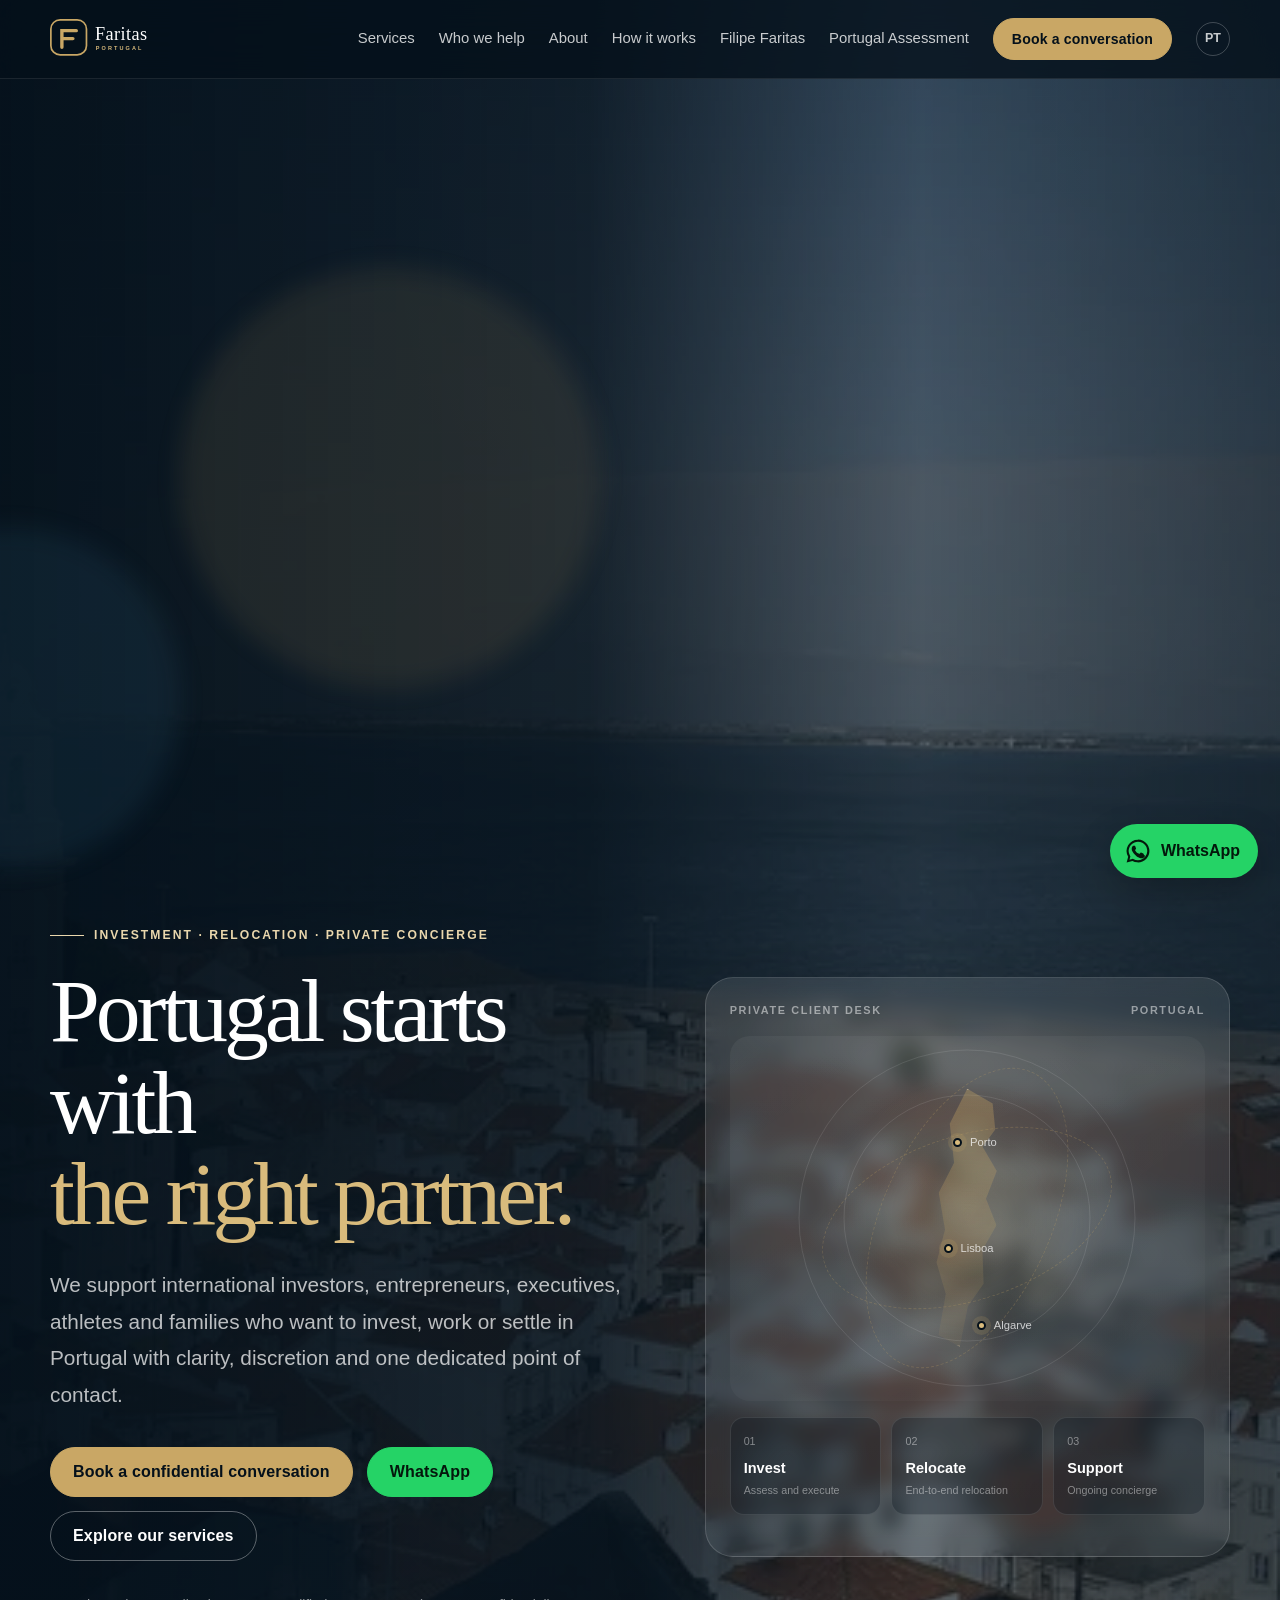
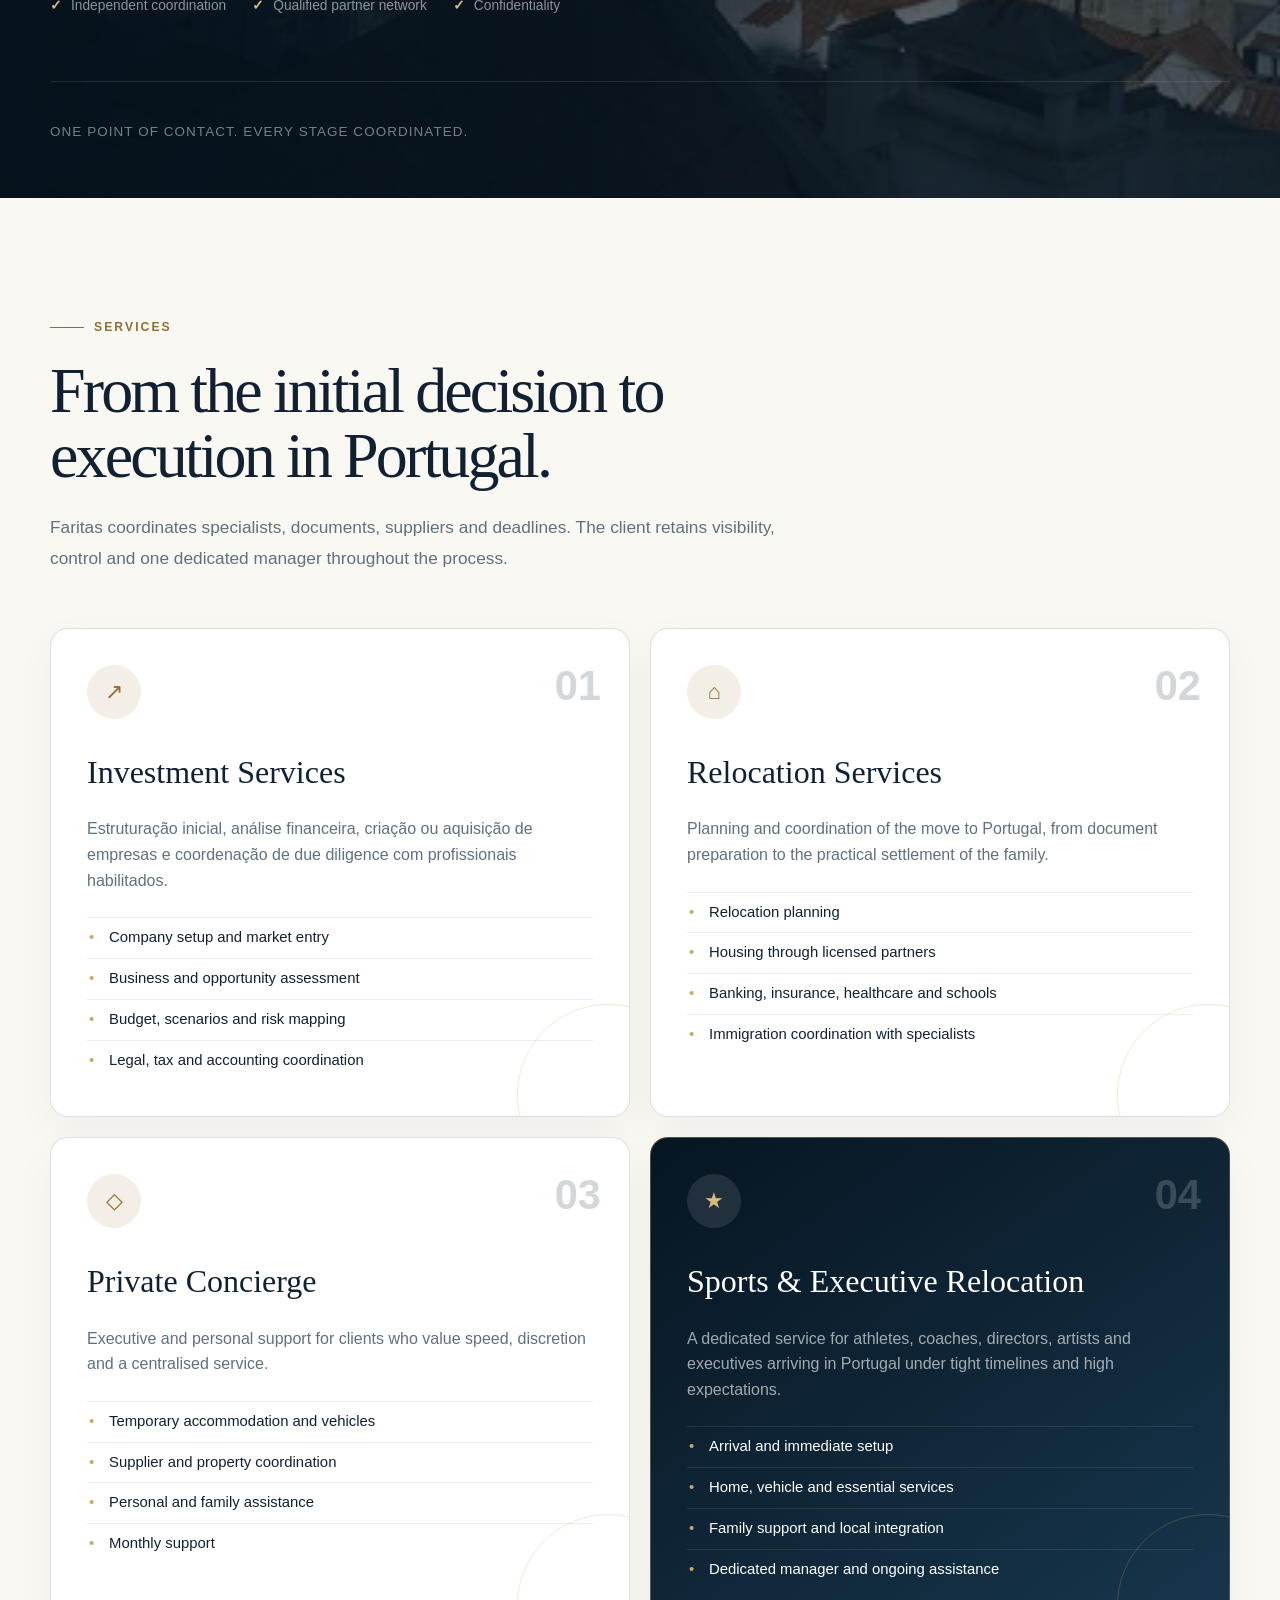
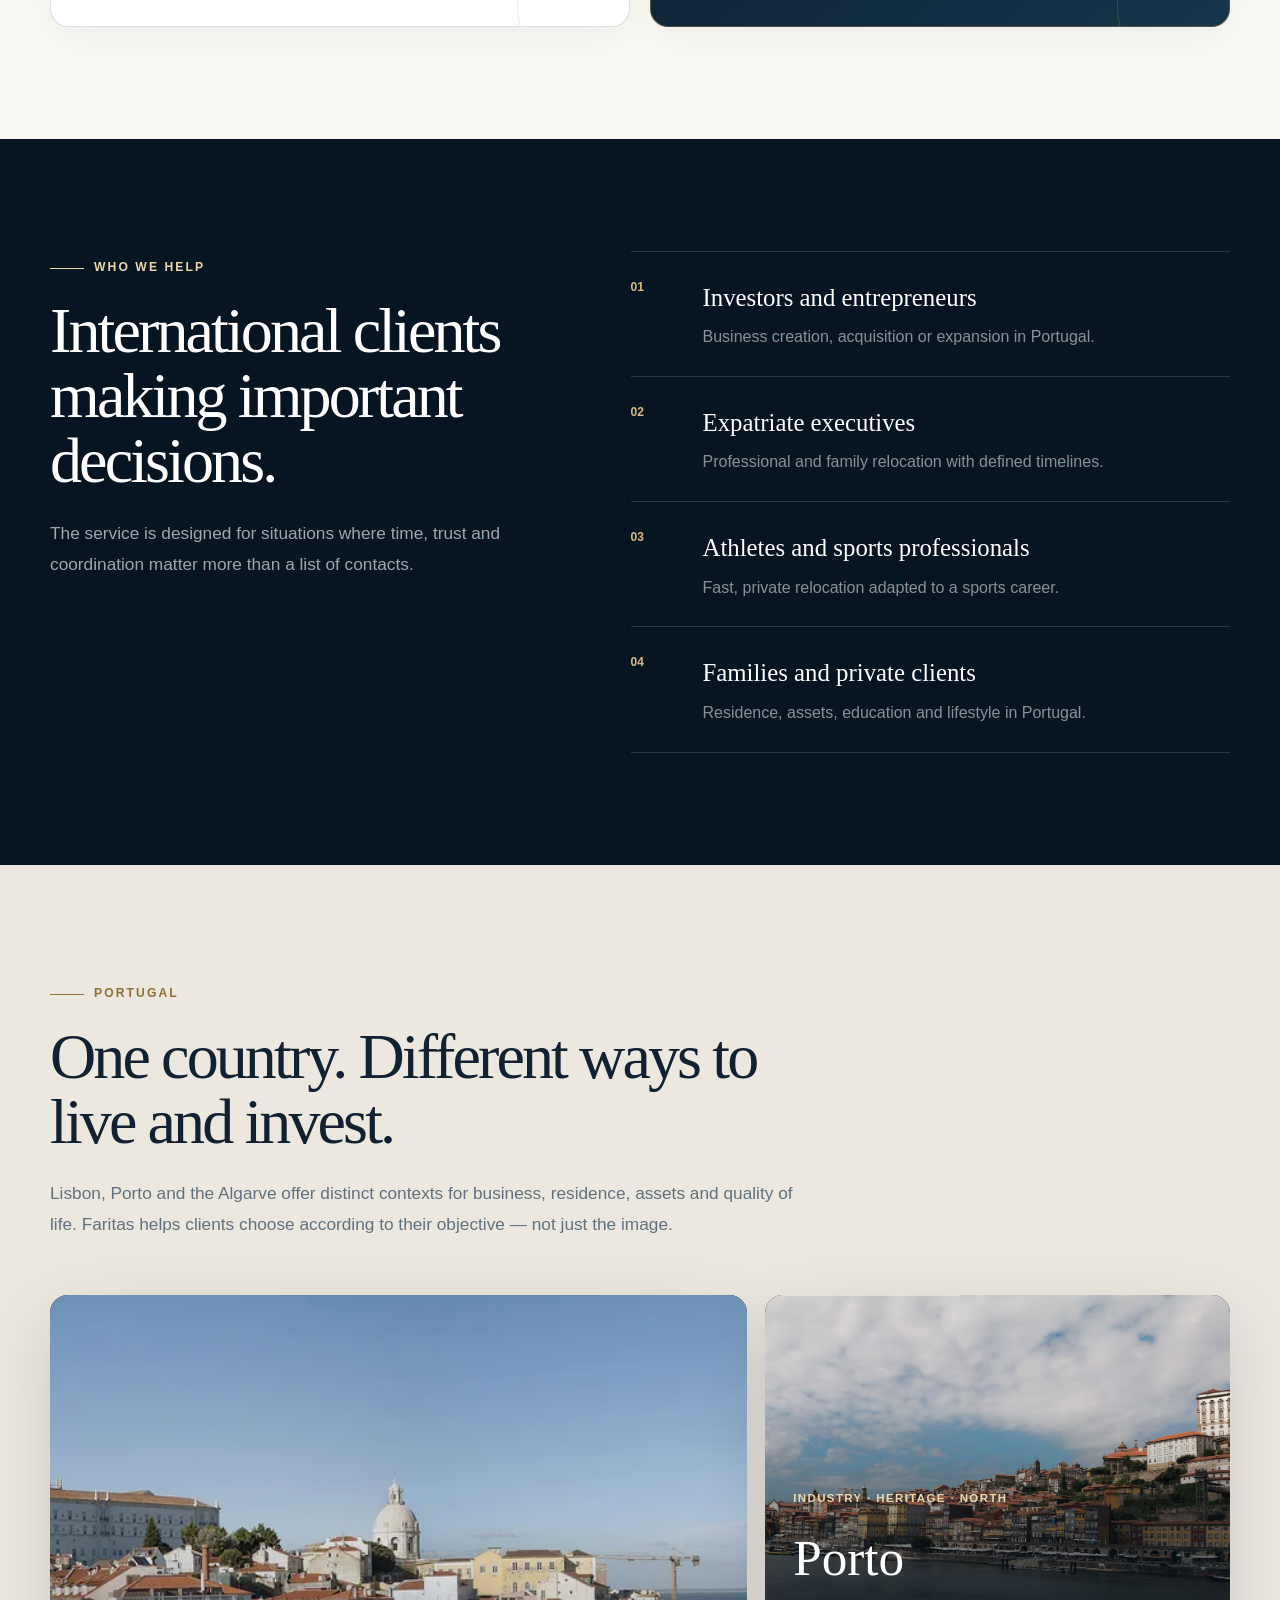
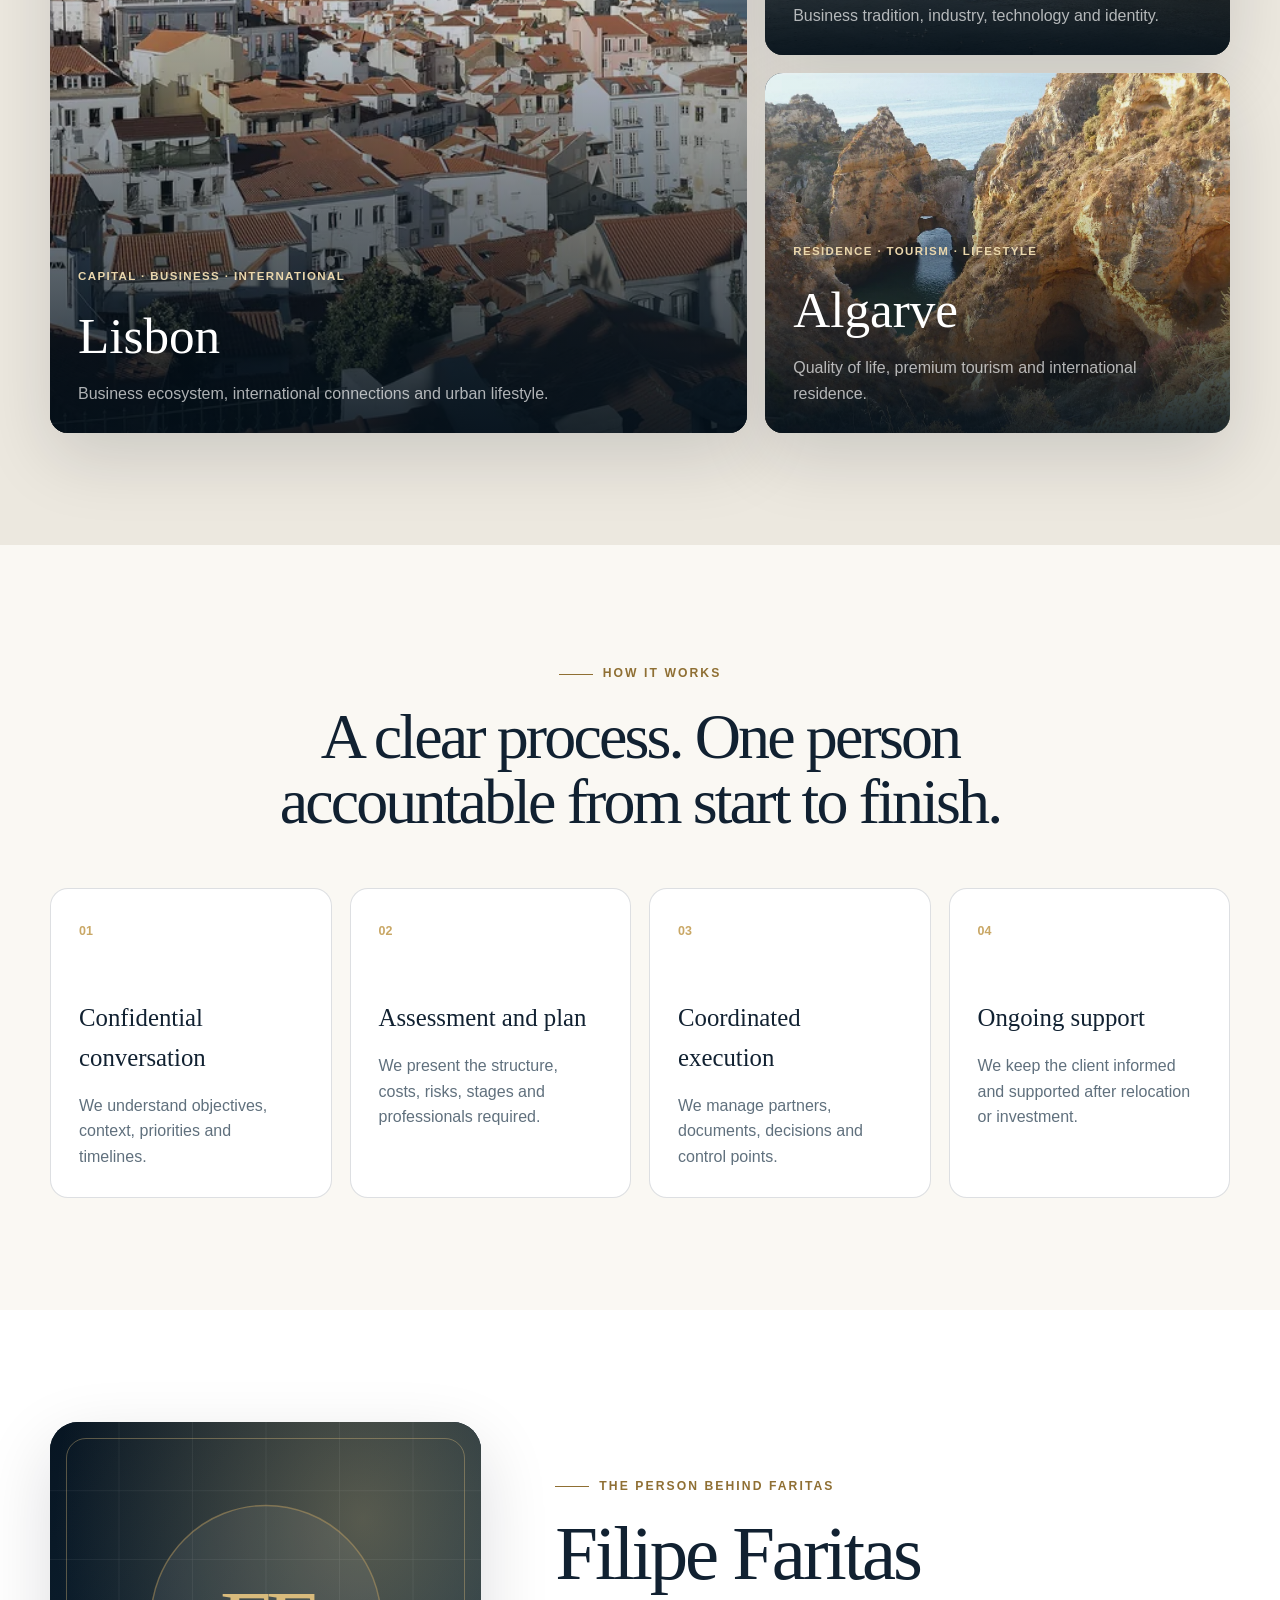
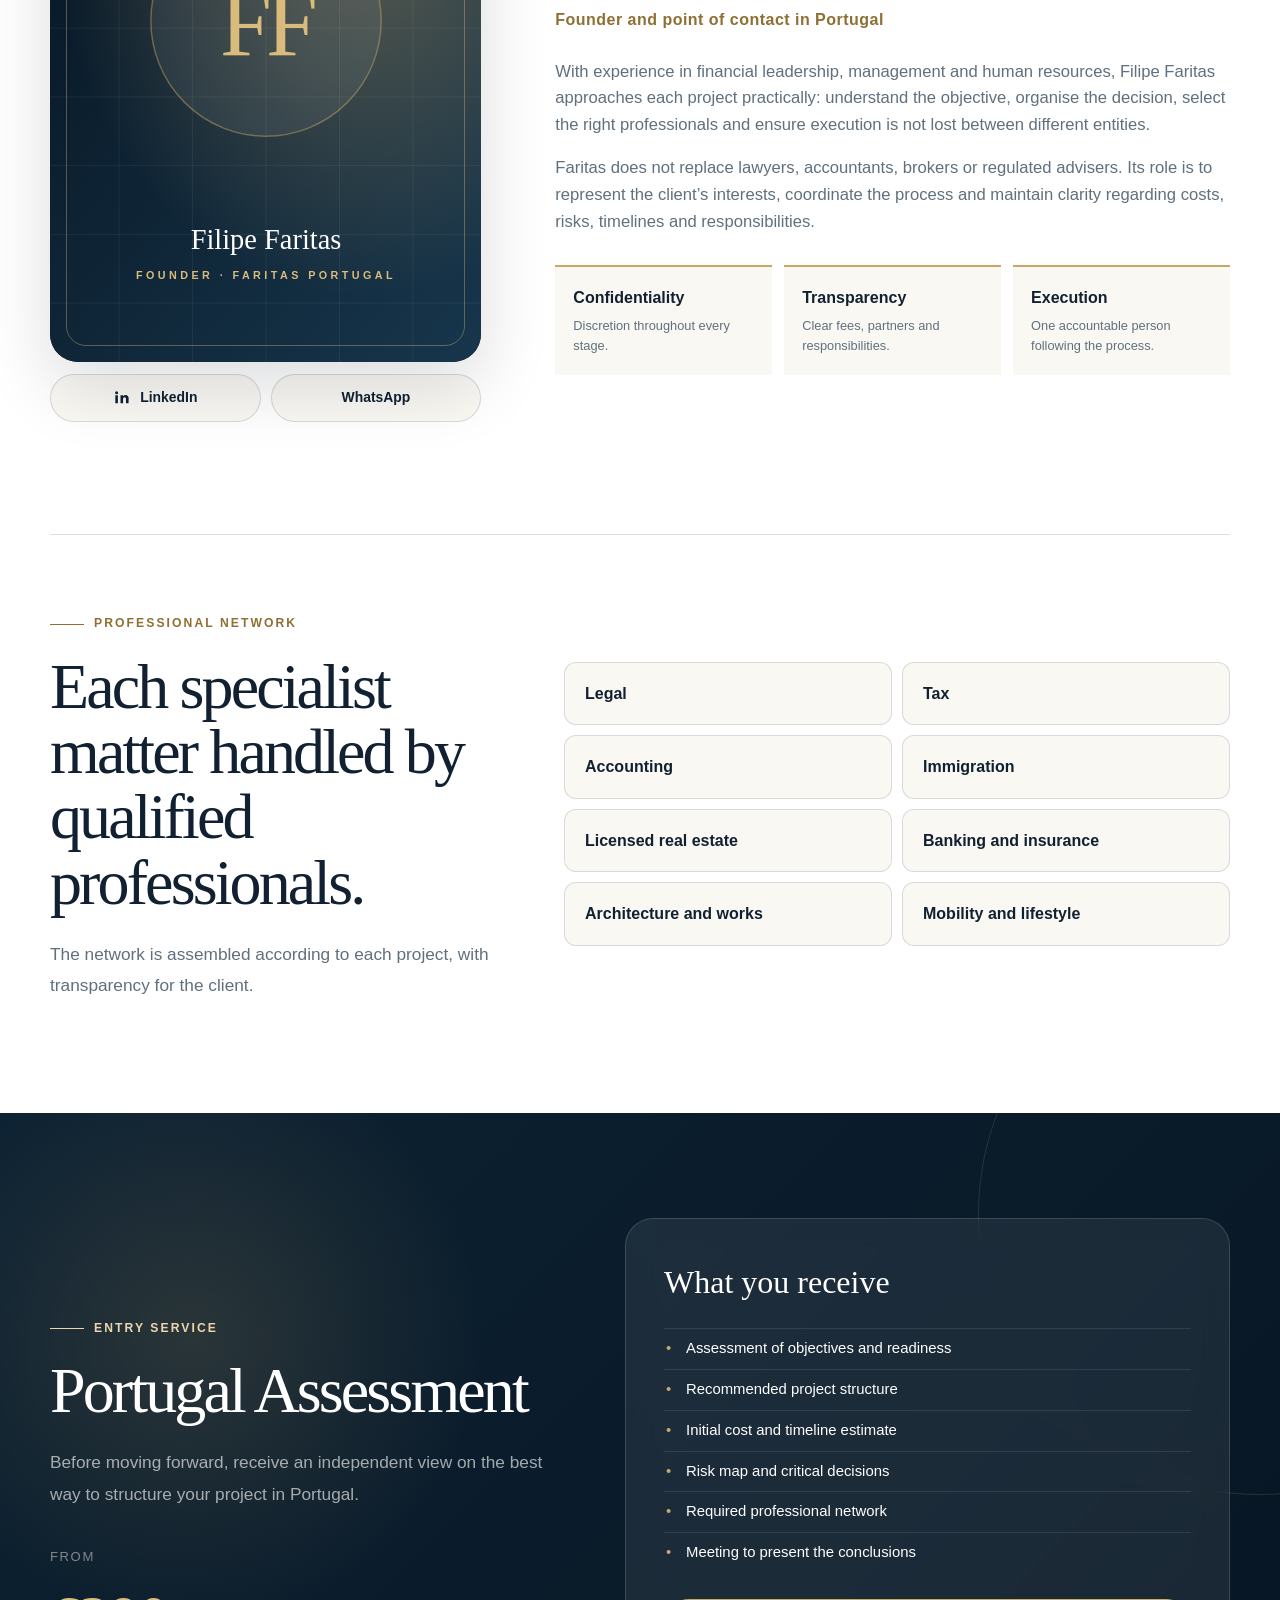
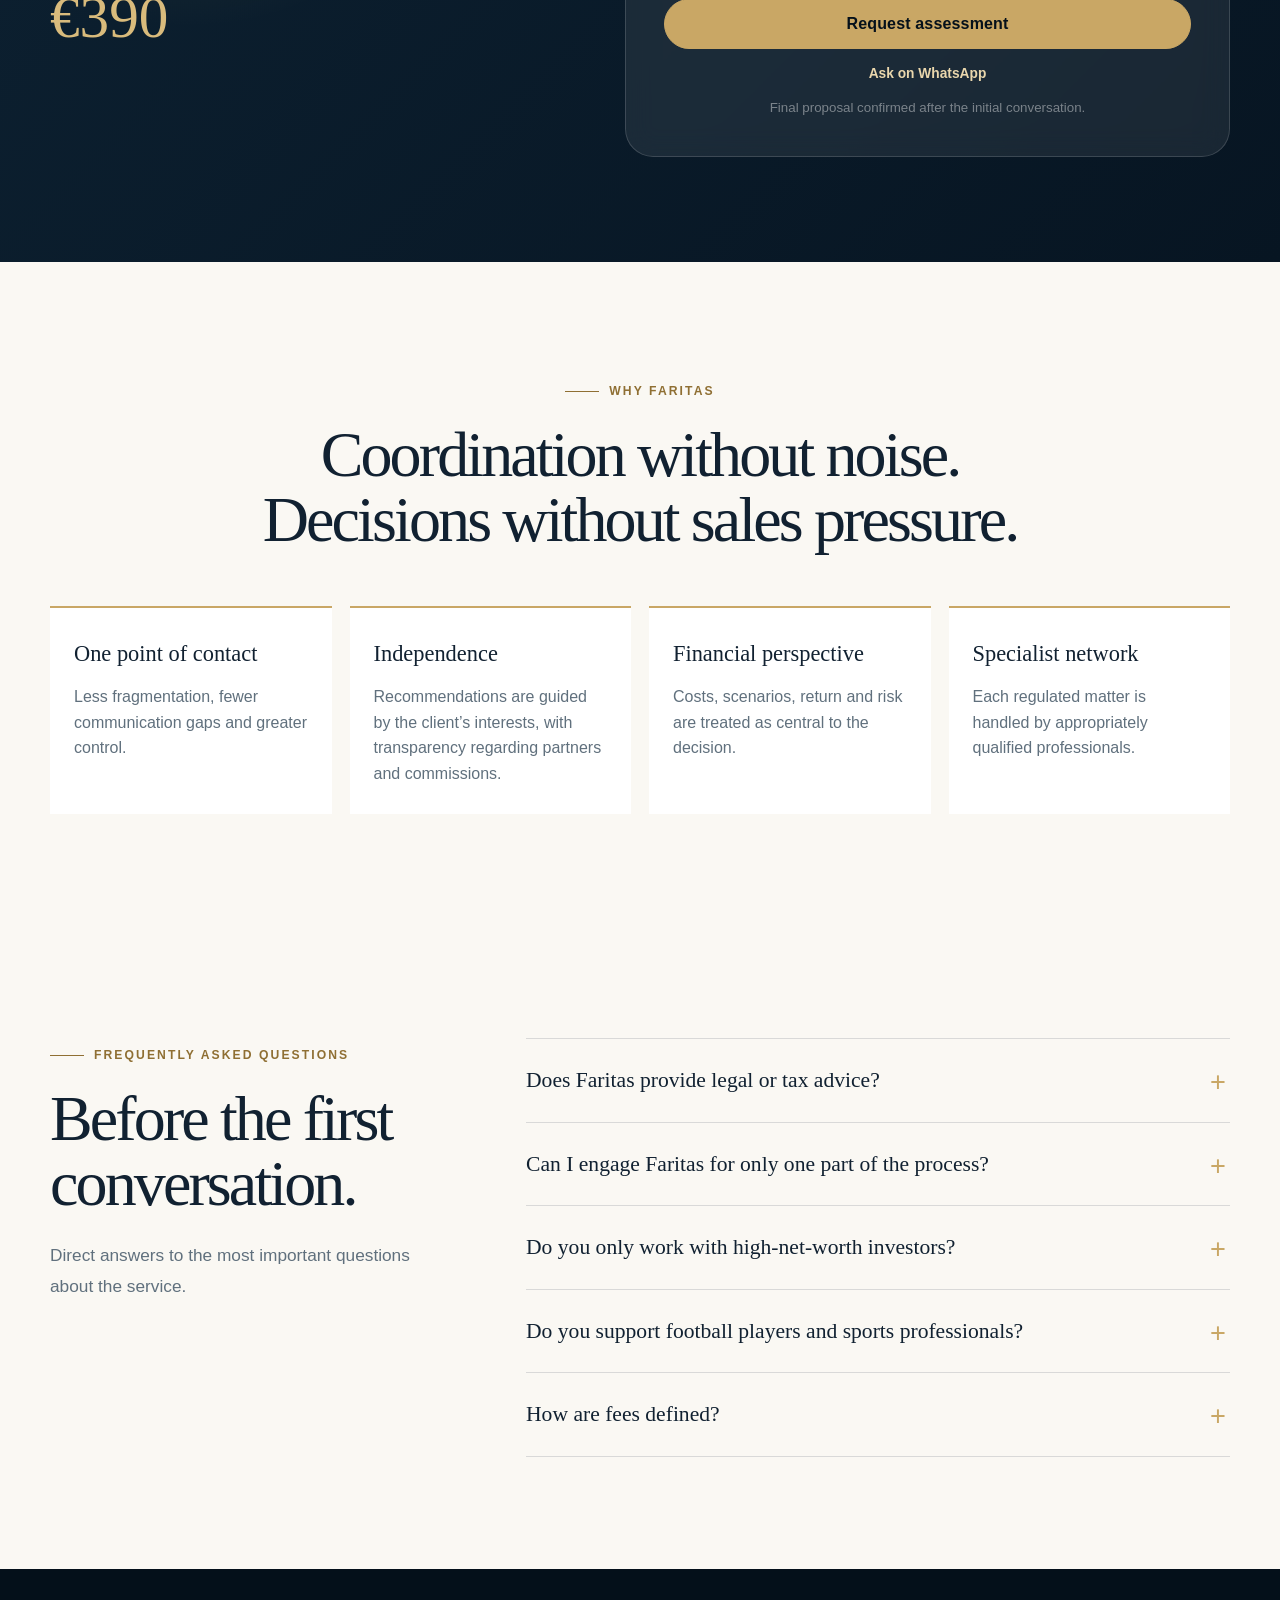
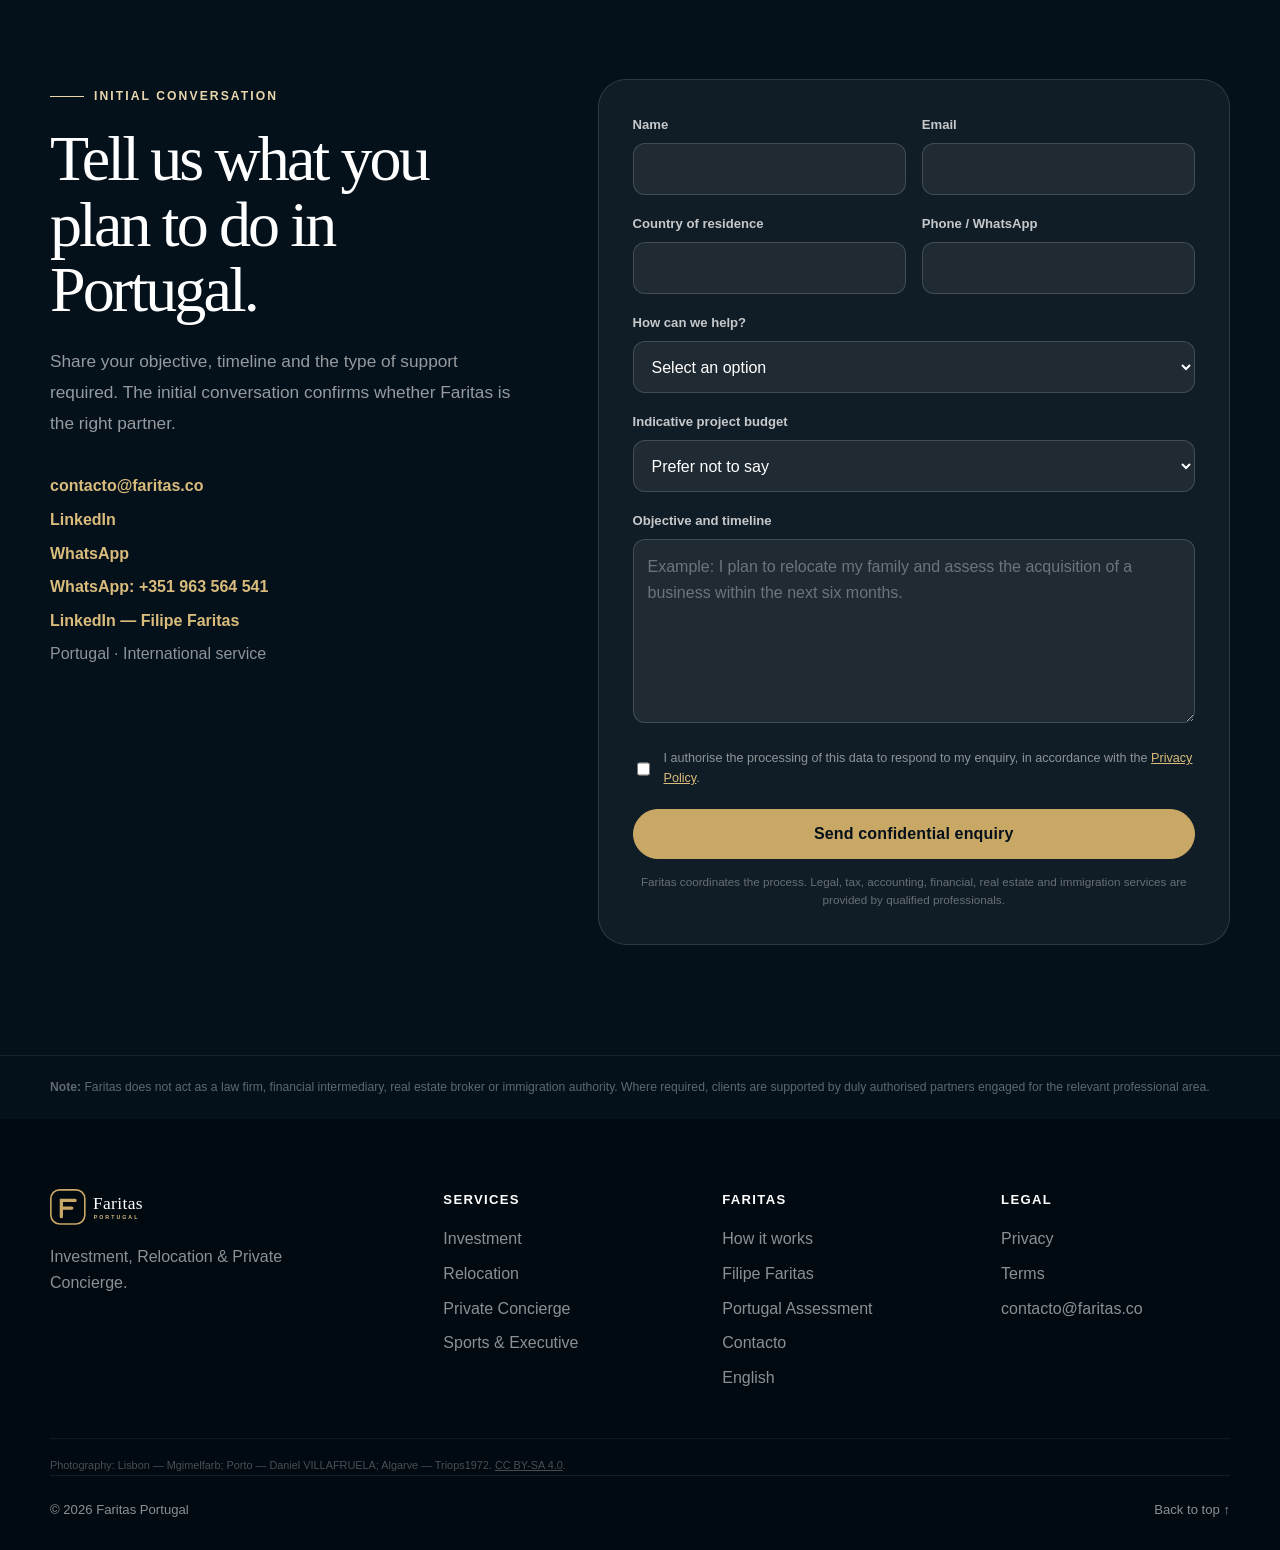
==== commit a9c4a2cc: "Add files via upload" ====
--- a/en.html
+++ b/en.html
@@ -37,8 +37,15 @@
     "url": "https://www.faritas.co/",
     "logo": "https://www.faritas.co/logo.svg",
     "email": "contacto@faritas.co",
+    "telephone": "+351963564541",
     "areaServed": "Portugal",
     "description": "Investment, relocation and private concierge coordination for international clients in Portugal.",
+    "founder": {
+      "@type": "Person",
+      "name": "Filipe Faritas",
+      "sameAs": "https://www.linkedin.com/in/filipefaritas/"
+    },
+    "sameAs": ["https://www.linkedin.com/in/filipefaritas/"],
     "serviceType": [
       "Investment coordination",
       "Relocation coordination",
@@ -66,7 +73,9 @@
       <nav class="main-nav" id="main-nav" aria-label="Main navigation">
         <a href="#servicos">Services</a>
         <a href="#clientes">Who we help</a>
+        <a href="#sobre">About</a>
         <a href="#processo">How it works</a>
+        <a href="#sobre">Filipe Faritas</a>
         <a href="#diagnostico">Portugal Assessment</a>
         <a href="#contacto" class="button button-small">Book a conversation</a>
         <a href="index.html" class="language-link" aria-label="Versão portuguesa">PT</a>
@@ -76,6 +85,7 @@
 
   <main id="conteudo">
     <section class="hero">
+      <div class="hero-photo" aria-hidden="true"></div>
       <div class="hero-glow hero-glow-one"></div>
       <div class="hero-glow hero-glow-two"></div>
 
@@ -94,6 +104,7 @@
 
           <div class="hero-actions">
             <a href="#contacto" class="button">Book a confidential conversation</a>
+            <a href="https://wa.me/351963564541?text=Hello%20Filipe%2C%20I%20would%20like%20to%20discuss%20a%20project%20in%20Portugal." class="button button-whatsapp" target="_blank" rel="noopener noreferrer">WhatsApp</a>
             <a href="#servicos" class="button button-secondary">Explore our services</a>
           </div>
 
@@ -265,6 +276,30 @@
       </div>
     </section>
 
+    <section class="section portugal-showcase" id="portugal">
+      <div class="container">
+        <div class="section-heading">
+          <span class="eyebrow dark">Portugal</span>
+          <h2>One country. Different ways to live and invest.</h2>
+          <p>Lisbon, Porto and the Algarve offer distinct contexts for business, residence, assets and quality of life. Faritas helps clients choose according to their objective — not just the image.</p>
+        </div>
+        <div class="destination-grid">
+          <article class="destination-card destination-card-wide">
+            <picture><source srcset="lisboa.webp" type="image/webp"><img src="lisboa.jpg" alt="Panoramic view of historic Lisbon" loading="lazy"></picture>
+            <div class="destination-overlay"><span>Capital · Business · International</span><h3>Lisbon</h3><p>Business ecosystem, international connections and urban lifestyle.</p></div>
+          </article>
+          <article class="destination-card">
+            <picture><source srcset="porto.webp" type="image/webp"><img src="porto.jpg" alt="Porto Ribeira and Douro river panorama" loading="lazy"></picture>
+            <div class="destination-overlay"><span>Industry · Heritage · North</span><h3>Porto</h3><p>Business tradition, industry, technology and identity.</p></div>
+          </article>
+          <article class="destination-card">
+            <picture><source srcset="algarve.webp" type="image/webp"><img src="algarve.jpg" alt="Rocky Algarve coastline by the ocean" loading="lazy"></picture>
+            <div class="destination-overlay"><span>Residence · Tourism · Lifestyle</span><h3>Algarve</h3><p>Quality of life, premium tourism and international residence.</p></div>
+          </article>
+        </div>
+      </div>
+    </section>
+
     <section class="section section-light" id="processo">
       <div class="container">
         <div class="section-heading centered">
@@ -297,6 +332,37 @@
             <p>We keep the client informed and supported after relocation or investment.</p>
           </article>
         </div>
+      </div>
+    </section>
+
+    <section class="section founder-section" id="sobre">
+      <div class="container founder-grid">
+        <div class="founder-media">
+          <div class="founder-image-frame"><img src="filipe-faritas.svg" alt="Filipe Faritas, founder of Faritas Portugal" loading="lazy"></div>
+          <div class="founder-links">
+            <a class="social-button" href="https://www.linkedin.com/in/filipefaritas/" target="_blank" rel="noopener noreferrer" aria-label="Filipe Faritas on LinkedIn"><svg viewBox="0 0 24 24" aria-hidden="true"><path d="M6.5 8.2H3.1V19h3.4V8.2ZM4.8 3A2 2 0 1 0 4.8 7a2 2 0 0 0 0-4ZM20.9 12.8c0-3.3-1.8-4.9-4.2-4.9-1.9 0-2.8 1.1-3.3 1.8V8.2H10V19h3.4v-5.3c0-1.4.3-2.8 2.1-2.8 1.8 0 1.8 1.7 1.8 2.9V19h3.4l.2-6.2Z"/></svg>LinkedIn</a>
+            <a class="social-button" href="https://wa.me/351963564541?text=Hello%20Filipe%2C%20I%20would%20like%20to%20discuss%20a%20project%20in%20Portugal." target="_blank" rel="noopener noreferrer">WhatsApp</a>
+          </div>
+        </div>
+        <div class="founder-copy">
+          <span class="eyebrow dark">The person behind Faritas</span>
+          <h2>Filipe Faritas</h2>
+          <p class="founder-role">Founder and point of contact in Portugal</p>
+          <p>With experience in financial leadership, management and human resources, Filipe Faritas approaches each project practically: understand the objective, organise the decision, select the right professionals and ensure execution is not lost between different entities.</p>
+          <p>Faritas does not replace lawyers, accountants, brokers or regulated advisers. Its role is to represent the client’s interests, coordinate the process and maintain clarity regarding costs, risks, timelines and responsibilities.</p>
+          <div class="founder-principles">
+            <div><strong>Confidentiality</strong><span>Discretion throughout every stage.</span></div>
+            <div><strong>Transparency</strong><span>Clear fees, partners and responsibilities.</span></div>
+            <div><strong>Execution</strong><span>One accountable person following the process.</span></div>
+          </div>
+        </div>
+      </div>
+    </section>
+
+    <section class="section partner-section" id="parceiros">
+      <div class="container partner-grid">
+        <div class="section-heading compact"><span class="eyebrow dark">Professional network</span><h2>Each specialist matter handled by qualified professionals.</h2><p>The network is assembled according to each project, with transparency for the client.</p></div>
+        <div class="partner-categories" aria-label="Partner categories"><span>Legal</span><span>Tax</span><span>Accounting</span><span>Immigration</span><span>Licensed real estate</span><span>Banking and insurance</span><span>Architecture and works</span><span>Mobility and lifestyle</span></div>
       </div>
     </section>
 
@@ -326,6 +392,7 @@
             <li>Meeting to present the conclusions</li>
           </ul>
           <a href="#contacto" class="button button-full">Request assessment</a>
+          <a href="https://wa.me/351963564541?text=Hello%20Filipe%2C%20I%20would%20like%20to%20discuss%20a%20project%20in%20Portugal." class="diagnostic-whatsapp" target="_blank" rel="noopener noreferrer">Ask on WhatsApp</a>
           <small>Final proposal confirmed after the initial conversation.</small>
         </div>
       </div>
@@ -358,6 +425,19 @@
             <h3>Specialist network</h3>
             <p>Each regulated matter is handled by appropriately qualified professionals.</p>
           </article>
+        </div>
+      </div>
+    </section>
+
+    <section class="section section-light faq-section" id="faq">
+      <div class="container faq-grid">
+        <div class="section-heading compact"><span class="eyebrow dark">Frequently asked questions</span><h2>Before the first conversation.</h2><p>Direct answers to the most important questions about the service.</p></div>
+        <div class="faq-list">
+          <details><summary>Does Faritas provide legal or tax advice?</summary><p>No. Faritas coordinates the project and organises the decision. Legal, tax, accounting, financial, real estate and immigration matters are handled by qualified professionals.</p></details>
+          <details><summary>Can I engage Faritas for only one part of the process?</summary><p>Yes. The scope may be limited to the Portugal Assessment, a specific stage or full coordination.</p></details>
+          <details><summary>Do you only work with high-net-worth investors?</summary><p>No. The main criteria are a clear project, compatible resources and a genuine need for coordination.</p></details>
+          <details><summary>Do you support football players and sports professionals?</summary><p>Yes. Sports & Executive Relocation may coordinate housing, vehicles, family setup, suppliers and ongoing support through suitable partners.</p></details>
+          <details><summary>How are fees defined?</summary><p>After the initial conversation, a proposal sets out the scope, deliverables, timeline and price. Any commissions or partner relationships should be disclosed transparently.</p></details>
         </div>
       </div>
     </section>
@@ -373,6 +453,10 @@
 
           <div class="contact-details">
             <a href="mailto:contacto@faritas.co">contacto@faritas.co</a>
+        <a href="https://www.linkedin.com/in/filipefaritas/" target="_blank" rel="noopener noreferrer">LinkedIn</a>
+        <a href="https://wa.me/351963564541?text=Hello%20Filipe%2C%20I%20would%20like%20to%20discuss%20a%20project%20in%20Portugal." target="_blank" rel="noopener noreferrer">WhatsApp</a>
+            <a href="https://wa.me/351963564541?text=Hello%20Filipe%2C%20I%20would%20like%20to%20discuss%20a%20project%20in%20Portugal." target="_blank" rel="noopener noreferrer">WhatsApp: +351 963 564 541</a>
+            <a href="https://www.linkedin.com/in/filipefaritas/" target="_blank" rel="noopener noreferrer">LinkedIn — Filipe Faritas</a>
             <span>Portugal · International service</span>
           </div>
         </div>
@@ -487,6 +571,7 @@
       <div>
         <strong>Faritas</strong>
         <a href="#processo">How it works</a>
+        <a href="#sobre">Filipe Faritas</a>
         <a href="#diagnostico">Portugal Assessment</a>
         <a href="#contacto">Contacto</a>
         <a href="en.html">English</a>
@@ -500,11 +585,11 @@
       </div>
     </div>
 
-    <div class="container footer-bottom">
-      <span>© <span id="current-year">2026</span> Faritas Portugal</span>
-      <a href="#topo">Back to top ↑</a>
-    </div>
+    <div class="container image-credits">Photography: Lisbon — Mgimelfarb; Porto — Daniel VILLAFRUELA; Algarve — Triops1972. <a href="https://creativecommons.org/licenses/by-sa/4.0/" target="_blank" rel="noopener noreferrer">CC BY-SA 4.0</a>.</div>
+    <div class="container footer-bottom"><span>© <span id="current-year">2026</span> Faritas Portugal</span><a href="#topo">Back to top ↑</a></div>
   </footer>
+
+  <a class="floating-whatsapp" href="https://wa.me/351963564541?text=Hello%20Filipe%2C%20I%20would%20like%20to%20discuss%20a%20project%20in%20Portugal." target="_blank" rel="noopener noreferrer" aria-label="Contact Filipe Faritas on WhatsApp"><svg viewBox="0 0 32 32" aria-hidden="true"><path d="M16 3a13 13 0 0 0-11.2 19.6L3 29l6.6-1.7A13 13 0 1 0 16 3Zm0 23.6a10.6 10.6 0 0 1-5.4-1.5l-.4-.2-3.9 1 1-3.8-.3-.4A10.6 10.6 0 1 1 16 26.6Zm5.8-7.9c-.3-.2-1.9-.9-2.2-1-.3-.1-.5-.2-.7.2-.2.3-.8 1-.9 1.2-.2.2-.4.2-.7.1-1.9-.9-3.2-1.7-4.5-3.9-.3-.6.3-.5.9-1.8.1-.2.1-.4 0-.6l-1-2.5c-.3-.6-.6-.5-.9-.5h-.7c-.2 0-.6.1-1 .5-.3.4-1.3 1.3-1.3 3.2s1.4 3.7 1.6 4c.2.3 2.7 4.1 6.5 5.7 2.4 1 3.3 1.1 4.5.9.7-.1 1.9-.8 2.2-1.5.3-.7.3-1.4.2-1.5-.2-.3-.5-.4-.8-.6Z"/></svg><span>WhatsApp</span></a>
 
   <script src="app.js"></script>
 </body>
--- a/styles.css
+++ b/styles.css
@@ -1195,3 +1195,397 @@
     animation-iteration-count: 1 !important;
   }
 }
+
+
+/* ===== Commercial upgrade: founder, destinations, FAQ and WhatsApp ===== */
+.hero-photo {
+  position: absolute;
+  inset: 0;
+  z-index: 0;
+  background:
+    linear-gradient(90deg, rgba(4,16,26,.98) 0%, rgba(4,16,26,.88) 46%, rgba(4,16,26,.52) 72%, rgba(4,16,26,.70) 100%),
+    url("lisboa.webp") center right / cover no-repeat;
+  opacity: .78;
+}
+
+.hero-grid,
+.hero-footer,
+.hero-glow {
+  position: relative;
+  z-index: 2;
+}
+
+.button-whatsapp {
+  border-color: #25d366;
+  background: #25d366;
+  color: #04170c;
+}
+
+.button-whatsapp:hover {
+  border-color: #44e27c;
+  background: #44e27c;
+}
+
+.portugal-showcase {
+  background: #ece8df;
+}
+
+.destination-grid {
+  display: grid;
+  grid-template-columns: 1.2fr .8fr;
+  grid-template-rows: repeat(2, minmax(280px, 360px));
+  gap: 18px;
+}
+
+.destination-card {
+  position: relative;
+  min-height: 300px;
+  overflow: hidden;
+  border-radius: var(--radius-md);
+  box-shadow: var(--shadow);
+  background: var(--navy-900);
+}
+
+.destination-card-wide {
+  grid-row: 1 / span 2;
+}
+
+.destination-card picture,
+.destination-card img {
+  width: 100%;
+  height: 100%;
+}
+
+.destination-card img {
+  object-fit: cover;
+  transition: transform .7s ease;
+}
+
+.destination-card:hover img {
+  transform: scale(1.035);
+}
+
+.destination-card::after {
+  content: "";
+  position: absolute;
+  inset: 0;
+  background: linear-gradient(to top, rgba(4,16,26,.9), rgba(4,16,26,.06) 68%);
+}
+
+.destination-overlay {
+  position: absolute;
+  z-index: 2;
+  inset: auto 28px 26px;
+  color: var(--white);
+}
+
+.destination-overlay > span {
+  color: var(--gold-200);
+  font-size: .72rem;
+  font-weight: 800;
+  letter-spacing: .12em;
+  text-transform: uppercase;
+}
+
+.destination-overlay h3 {
+  margin: 7px 0 4px;
+  font-family: Georgia, "Times New Roman", serif;
+  font-size: clamp(2rem, 4vw, 3.5rem);
+  font-weight: 400;
+}
+
+.destination-overlay p {
+  max-width: 520px;
+  margin: 0;
+  color: rgba(255,255,255,.68);
+}
+
+.founder-section {
+  background: var(--white);
+}
+
+.founder-grid {
+  display: grid;
+  grid-template-columns: .78fr 1.22fr;
+  gap: 74px;
+  align-items: center;
+}
+
+.founder-image-frame {
+  position: relative;
+  overflow: hidden;
+  border-radius: 28px;
+  box-shadow: var(--shadow);
+  background: var(--navy-900);
+}
+
+.founder-image-frame::after {
+  content: "";
+  position: absolute;
+  inset: 16px;
+  pointer-events: none;
+  border: 1px solid rgba(217,187,124,.38);
+  border-radius: 20px;
+}
+
+.founder-image-frame img {
+  width: 100%;
+  aspect-ratio: 4 / 5;
+  object-fit: cover;
+}
+
+.founder-links {
+  display: grid;
+  grid-template-columns: 1fr 1fr;
+  gap: 10px;
+  margin-top: 12px;
+}
+
+.social-button {
+  display: inline-flex;
+  min-height: 48px;
+  align-items: center;
+  justify-content: center;
+  gap: 9px;
+  border: 1px solid var(--line);
+  border-radius: 999px;
+  background: var(--sand-50);
+  font-size: .87rem;
+  font-weight: 800;
+}
+
+.social-button:hover {
+  border-color: var(--gold-500);
+}
+
+.social-button svg {
+  width: 18px;
+  height: 18px;
+  fill: currentColor;
+}
+
+.founder-copy h2 {
+  margin: 0;
+  font-family: Georgia, "Times New Roman", serif;
+  font-size: clamp(3rem, 6vw, 5.2rem);
+  font-weight: 400;
+  line-height: 1;
+  letter-spacing: -.04em;
+}
+
+.founder-role {
+  margin: 14px 0 26px;
+  color: #8f6f33;
+  font-weight: 800;
+  letter-spacing: .03em;
+}
+
+.founder-copy > p:not(.founder-role) {
+  color: var(--muted);
+  font-size: 1.04rem;
+}
+
+.founder-principles {
+  display: grid;
+  grid-template-columns: repeat(3, 1fr);
+  gap: 12px;
+  margin-top: 30px;
+}
+
+.founder-principles > div {
+  padding: 18px;
+  border-top: 2px solid var(--gold-500);
+  background: var(--sand-50);
+}
+
+.founder-principles strong,
+.founder-principles span {
+  display: block;
+}
+
+.founder-principles span {
+  margin-top: 5px;
+  color: var(--muted);
+  font-size: .8rem;
+}
+
+.partner-section {
+  padding-top: 0;
+  background: var(--white);
+}
+
+.partner-grid {
+  display: grid;
+  grid-template-columns: .8fr 1.2fr;
+  gap: 70px;
+  align-items: center;
+  padding-top: 72px;
+  border-top: 1px solid var(--line);
+}
+
+.partner-categories {
+  display: grid;
+  grid-template-columns: repeat(2, 1fr);
+  gap: 10px;
+}
+
+.partner-categories span {
+  padding: 18px 20px;
+  border: 1px solid var(--line);
+  border-radius: 12px;
+  background: var(--sand-50);
+  font-weight: 700;
+}
+
+.diagnostic-whatsapp {
+  display: block;
+  margin-top: 14px;
+  color: var(--gold-200);
+  font-size: .86rem;
+  font-weight: 800;
+  text-align: center;
+}
+
+.faq-grid {
+  display: grid;
+  grid-template-columns: .72fr 1.28fr;
+  gap: 80px;
+  align-items: start;
+}
+
+.faq-list {
+  border-top: 1px solid var(--line);
+}
+
+.faq-list details {
+  border-bottom: 1px solid var(--line);
+}
+
+.faq-list summary {
+  position: relative;
+  padding: 24px 48px 24px 0;
+  cursor: pointer;
+  list-style: none;
+  font-family: Georgia, "Times New Roman", serif;
+  font-size: 1.35rem;
+}
+
+.faq-list summary::-webkit-details-marker {
+  display: none;
+}
+
+.faq-list summary::after {
+  content: "+";
+  position: absolute;
+  right: 4px;
+  top: 21px;
+  color: var(--gold-500);
+  font-family: Arial, sans-serif;
+  font-size: 1.7rem;
+}
+
+.faq-list details[open] summary::after {
+  content: "−";
+}
+
+.faq-list details p {
+  margin: -4px 40px 22px 0;
+  color: var(--muted);
+}
+
+.contact-details a {
+  width: fit-content;
+}
+
+.image-credits {
+  padding: 18px 0 0;
+  border-top: 1px solid rgba(255,255,255,.06);
+  color: rgba(255,255,255,.28);
+  font-size: .68rem;
+}
+
+.image-credits a {
+  text-decoration: underline;
+}
+
+.floating-whatsapp {
+  position: fixed;
+  z-index: 1200;
+  right: 22px;
+  bottom: 22px;
+  display: inline-flex;
+  align-items: center;
+  gap: 9px;
+  min-height: 54px;
+  padding: 0 18px 0 14px;
+  border-radius: 999px;
+  background: #25d366;
+  color: #03180b;
+  box-shadow: 0 14px 36px rgba(0,0,0,.24);
+  font-weight: 900;
+  transition: transform .2s ease, box-shadow .2s ease;
+}
+
+.floating-whatsapp:hover {
+  transform: translateY(-3px);
+  box-shadow: 0 18px 42px rgba(0,0,0,.30);
+}
+
+.floating-whatsapp svg {
+  width: 28px;
+  height: 28px;
+  fill: currentColor;
+}
+
+@media (max-width: 900px) {
+  .destination-grid {
+    grid-template-columns: 1fr;
+    grid-template-rows: none;
+  }
+
+  .destination-card-wide {
+    grid-row: auto;
+  }
+
+  .destination-card {
+    min-height: 390px;
+  }
+
+  .founder-grid,
+  .partner-grid,
+  .faq-grid {
+    grid-template-columns: 1fr;
+    gap: 44px;
+  }
+
+  .founder-media {
+    max-width: 520px;
+  }
+}
+
+@media (max-width: 660px) {
+  .founder-principles,
+  .partner-categories {
+    grid-template-columns: 1fr;
+  }
+
+  .destination-card {
+    min-height: 340px;
+  }
+
+  .destination-overlay {
+    inset: auto 20px 20px;
+  }
+
+  .floating-whatsapp {
+    right: 14px;
+    bottom: 14px;
+    width: 54px;
+    padding: 0;
+    justify-content: center;
+  }
+
+  .floating-whatsapp span {
+    display: none;
+  }
+}
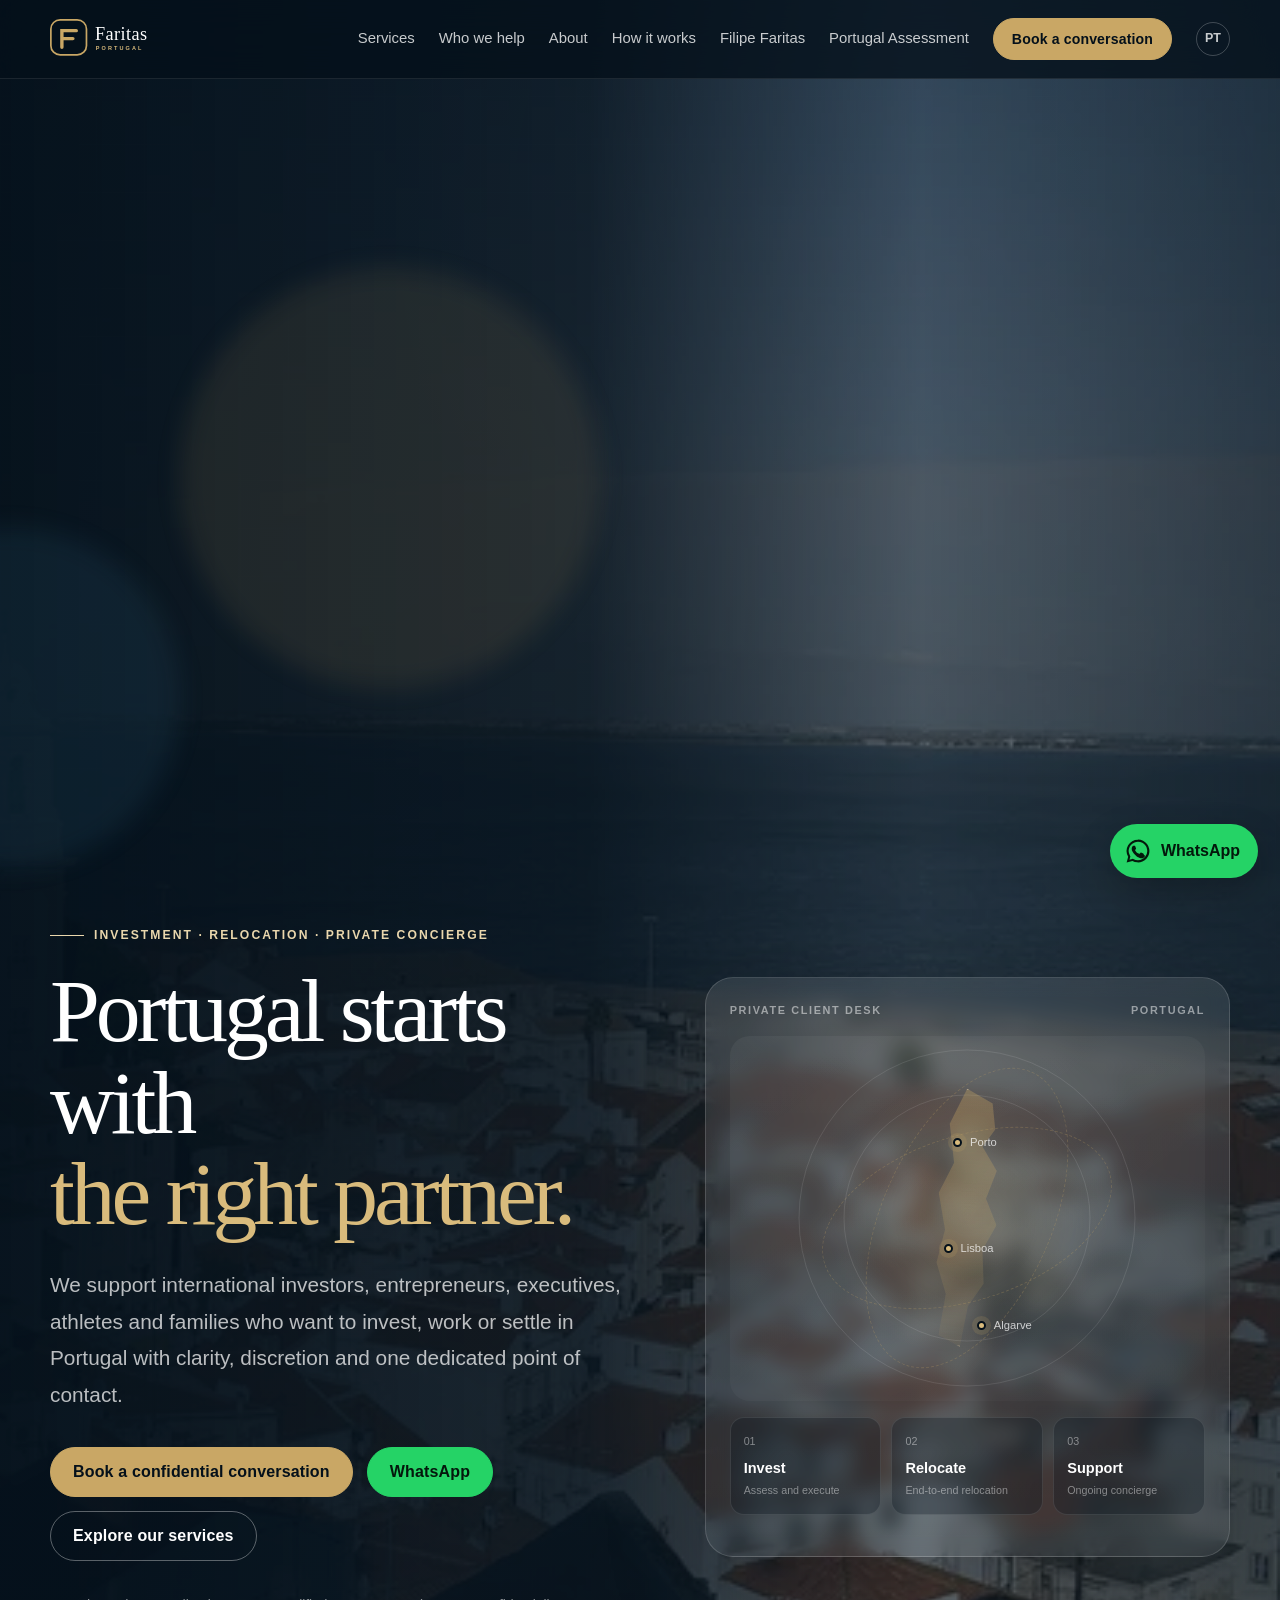
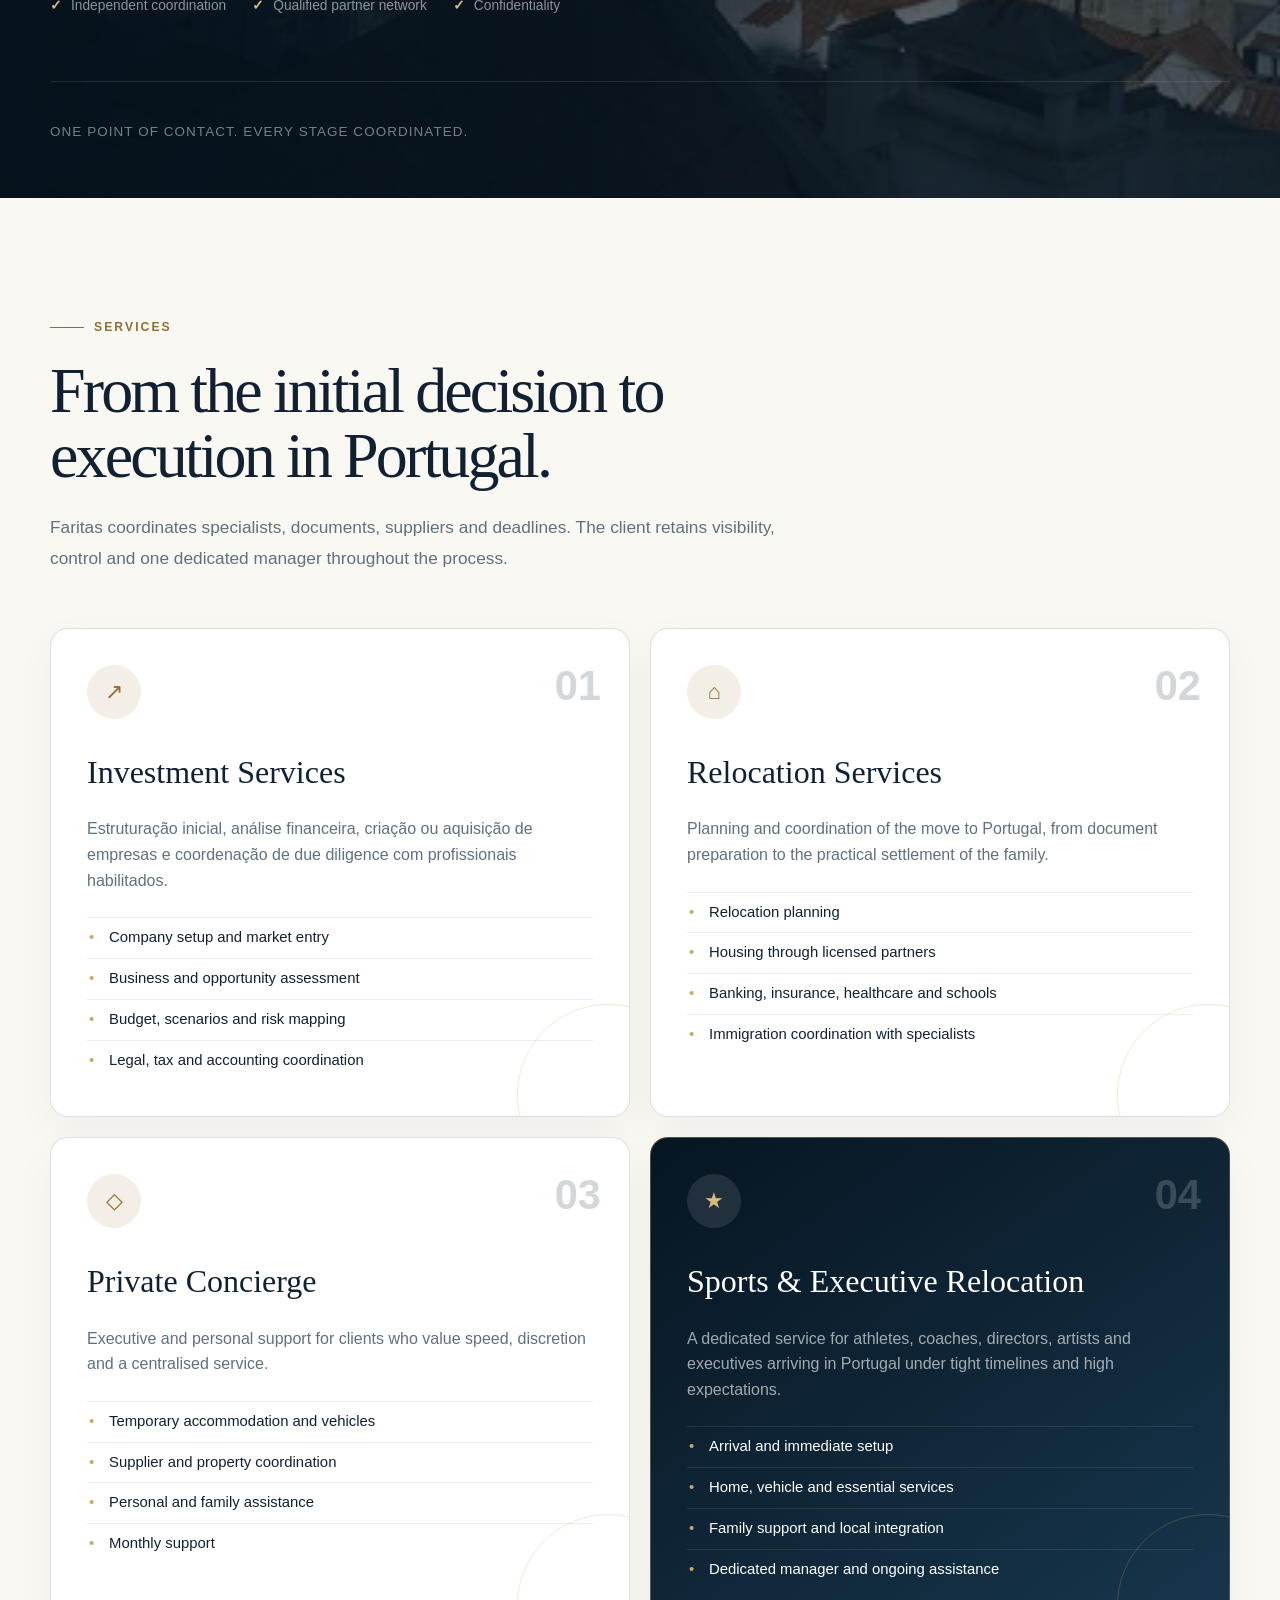
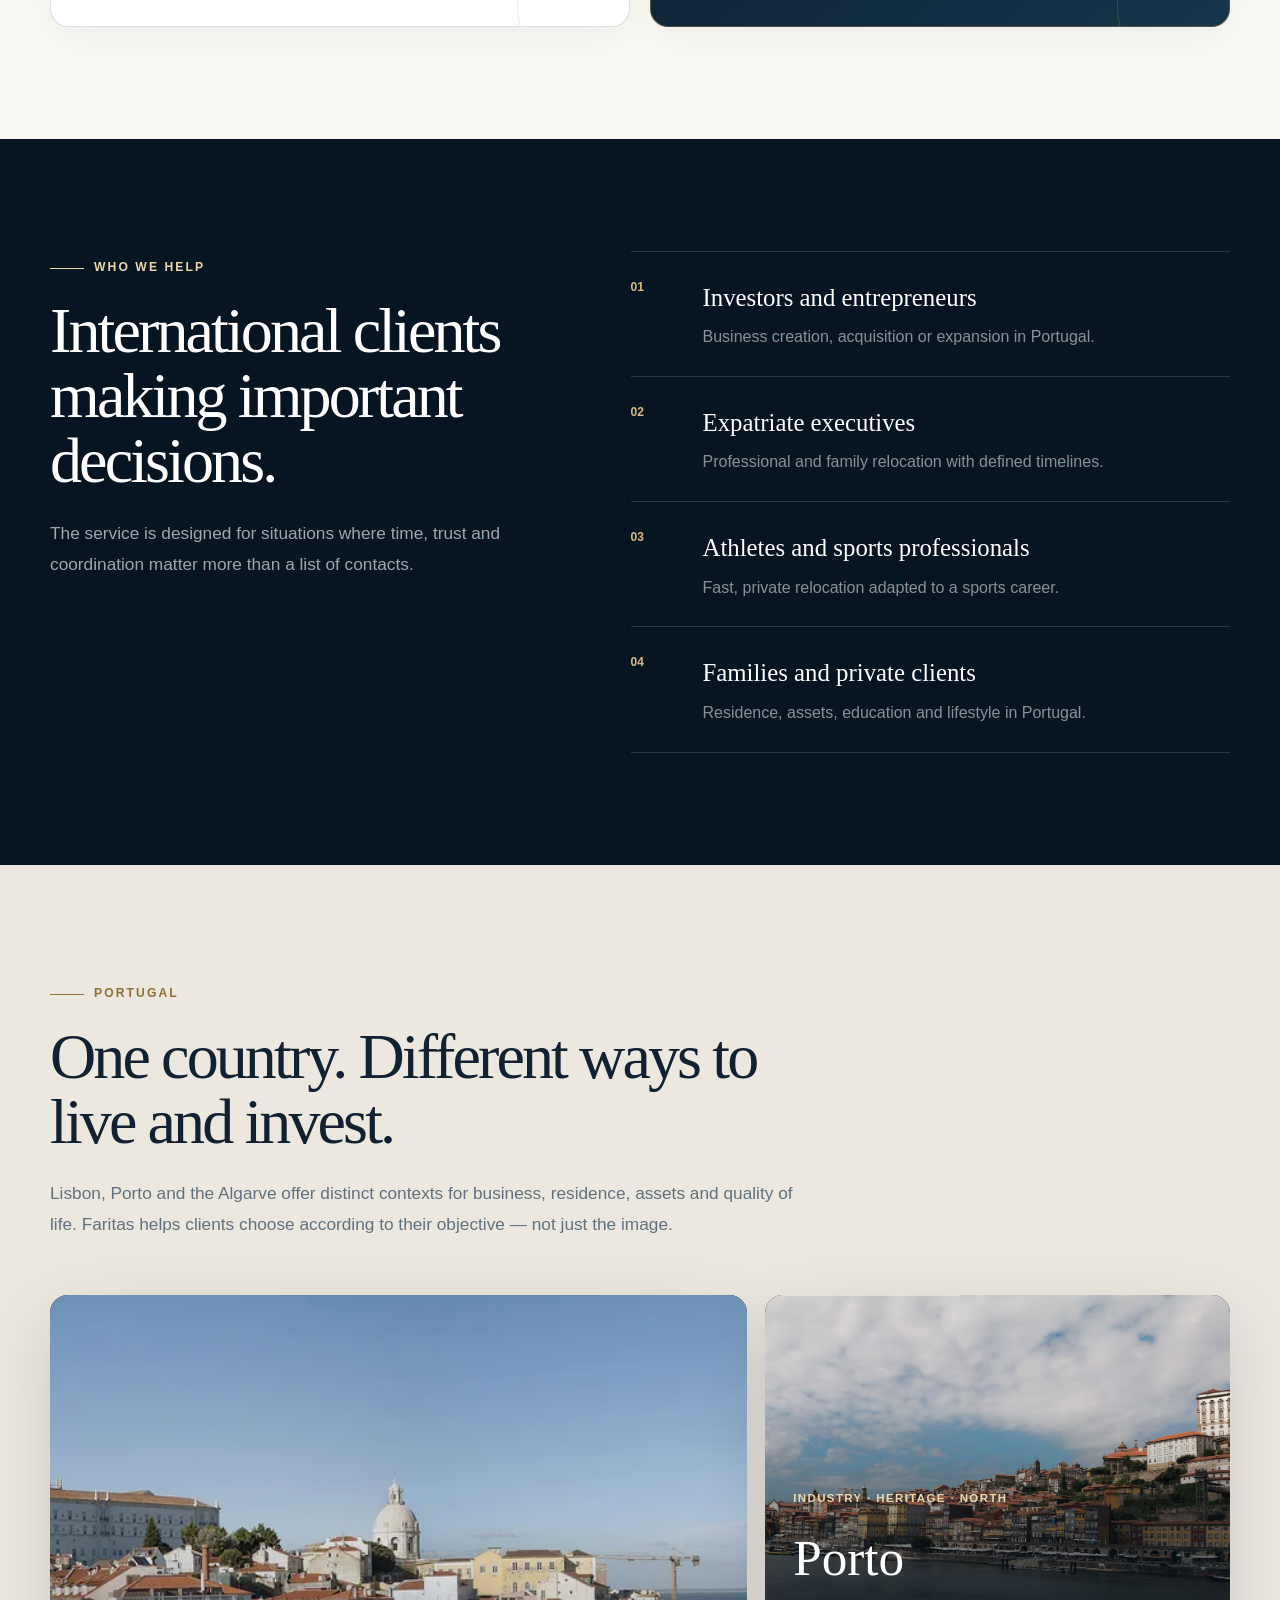
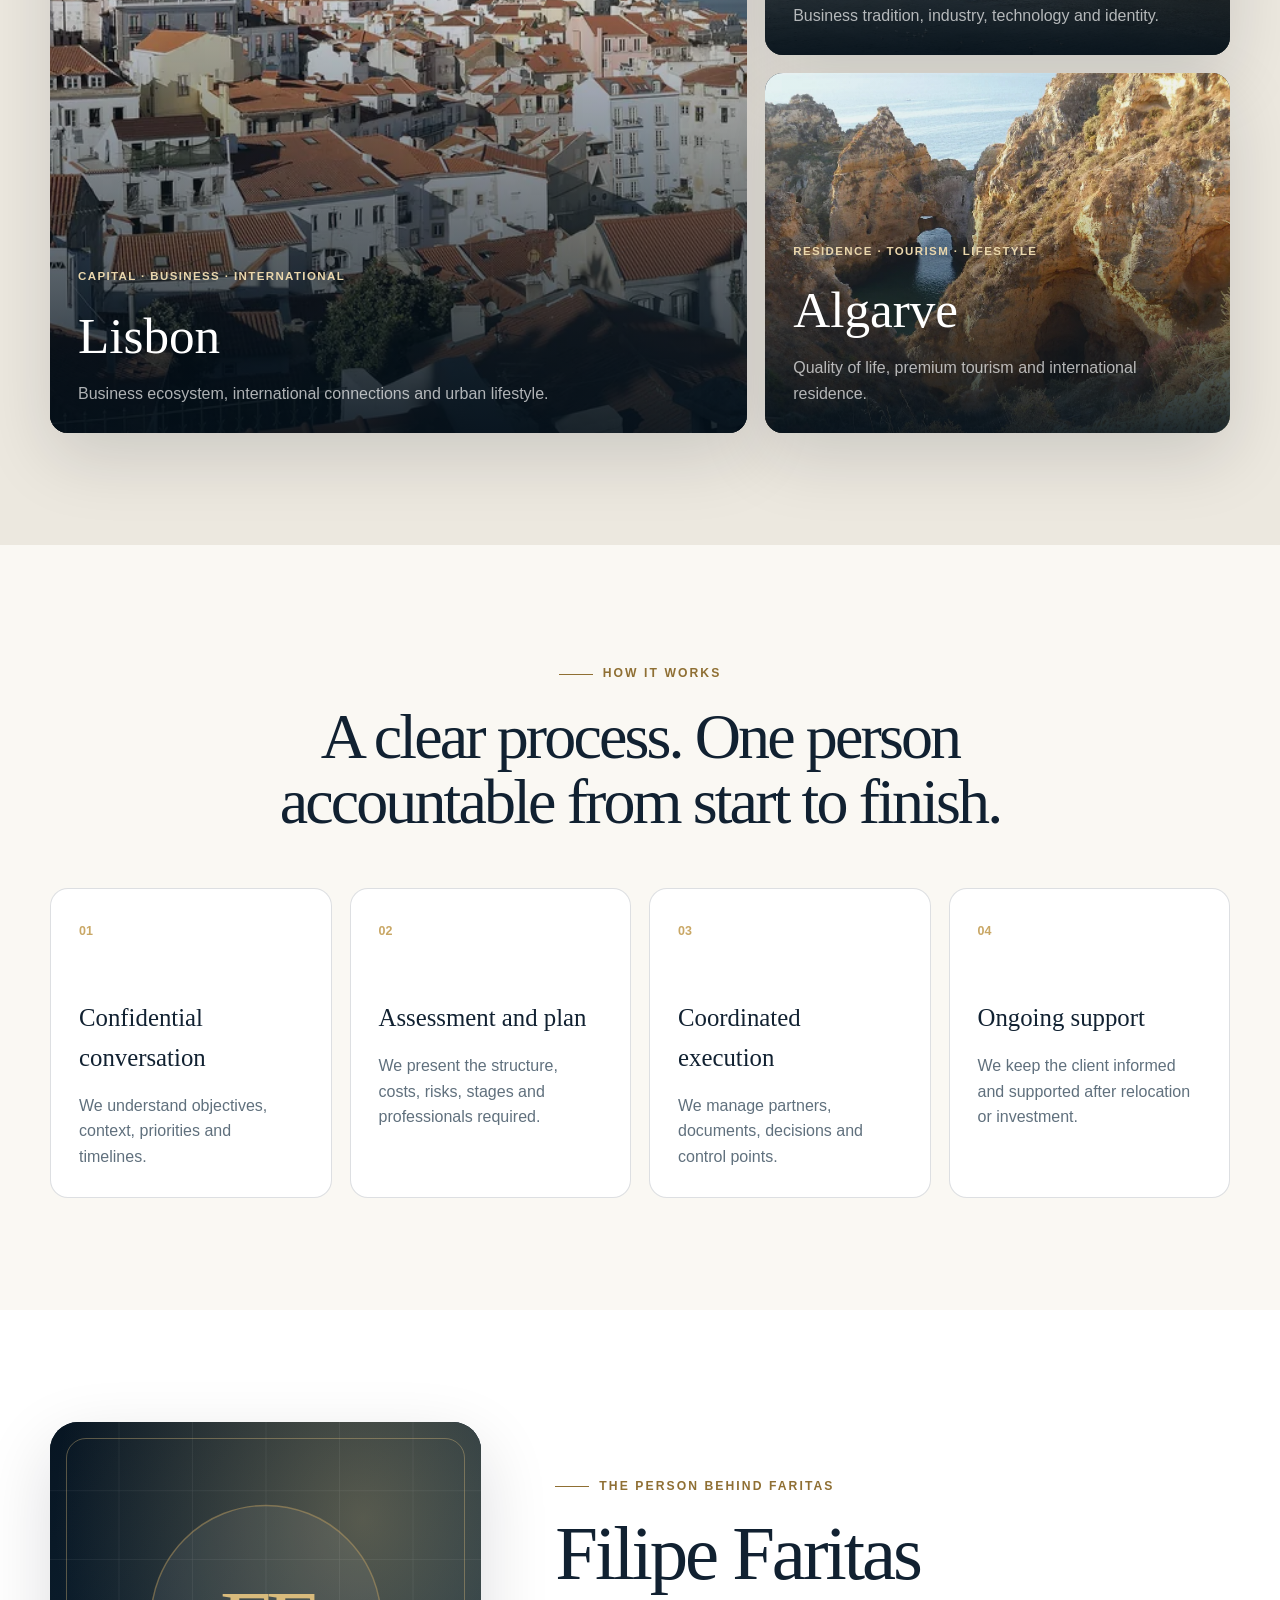
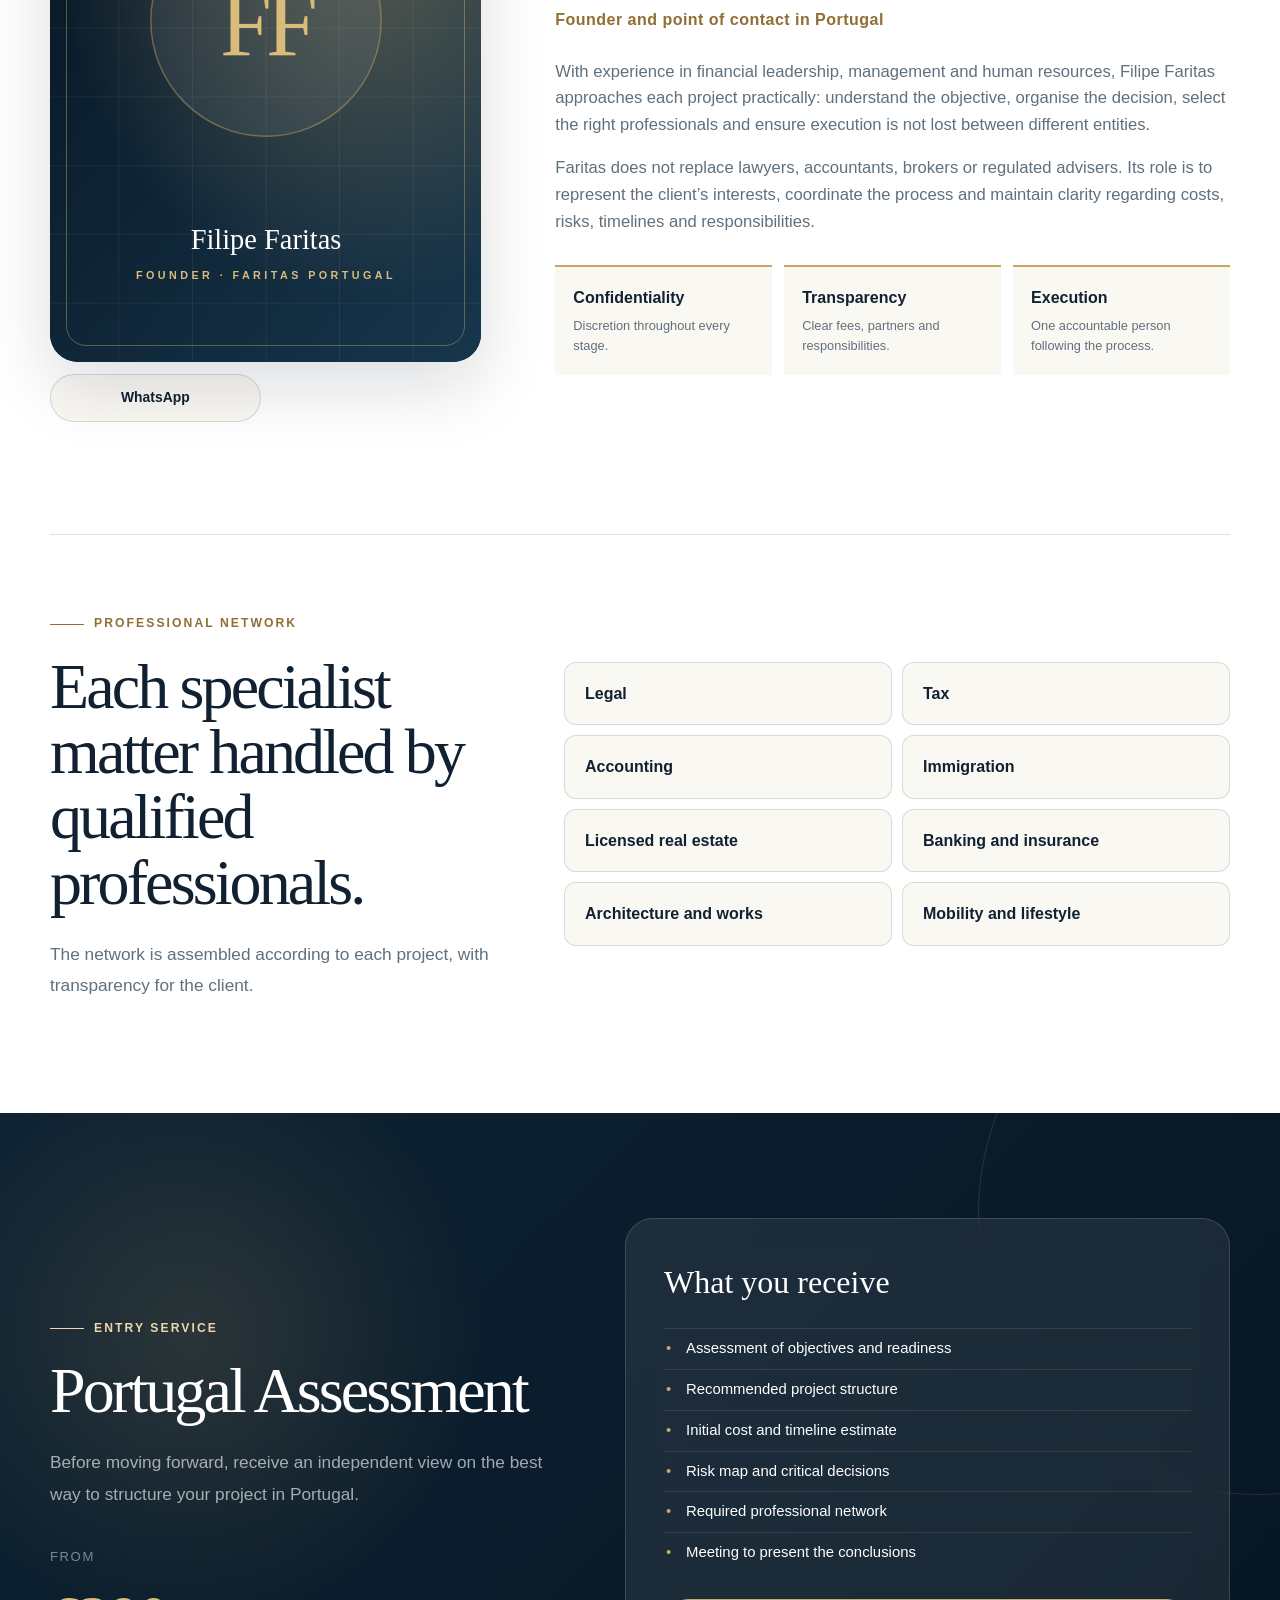
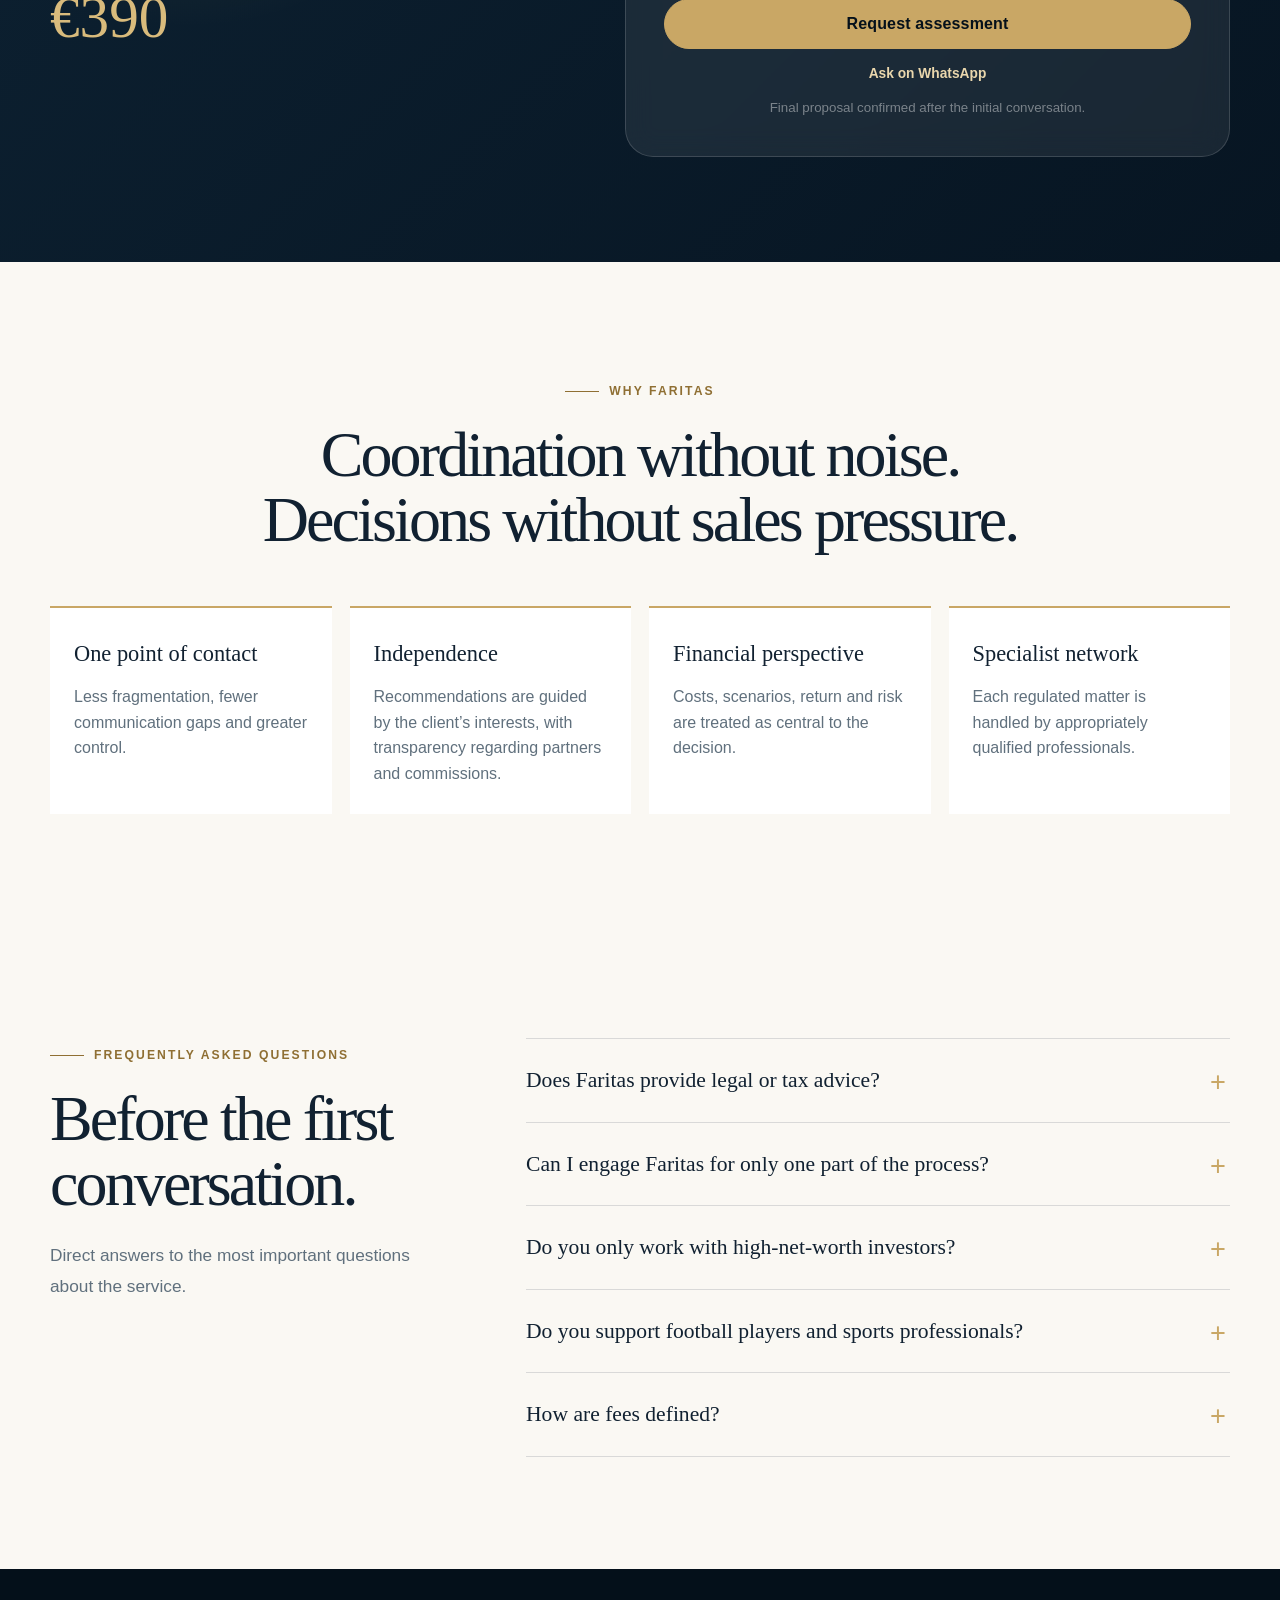
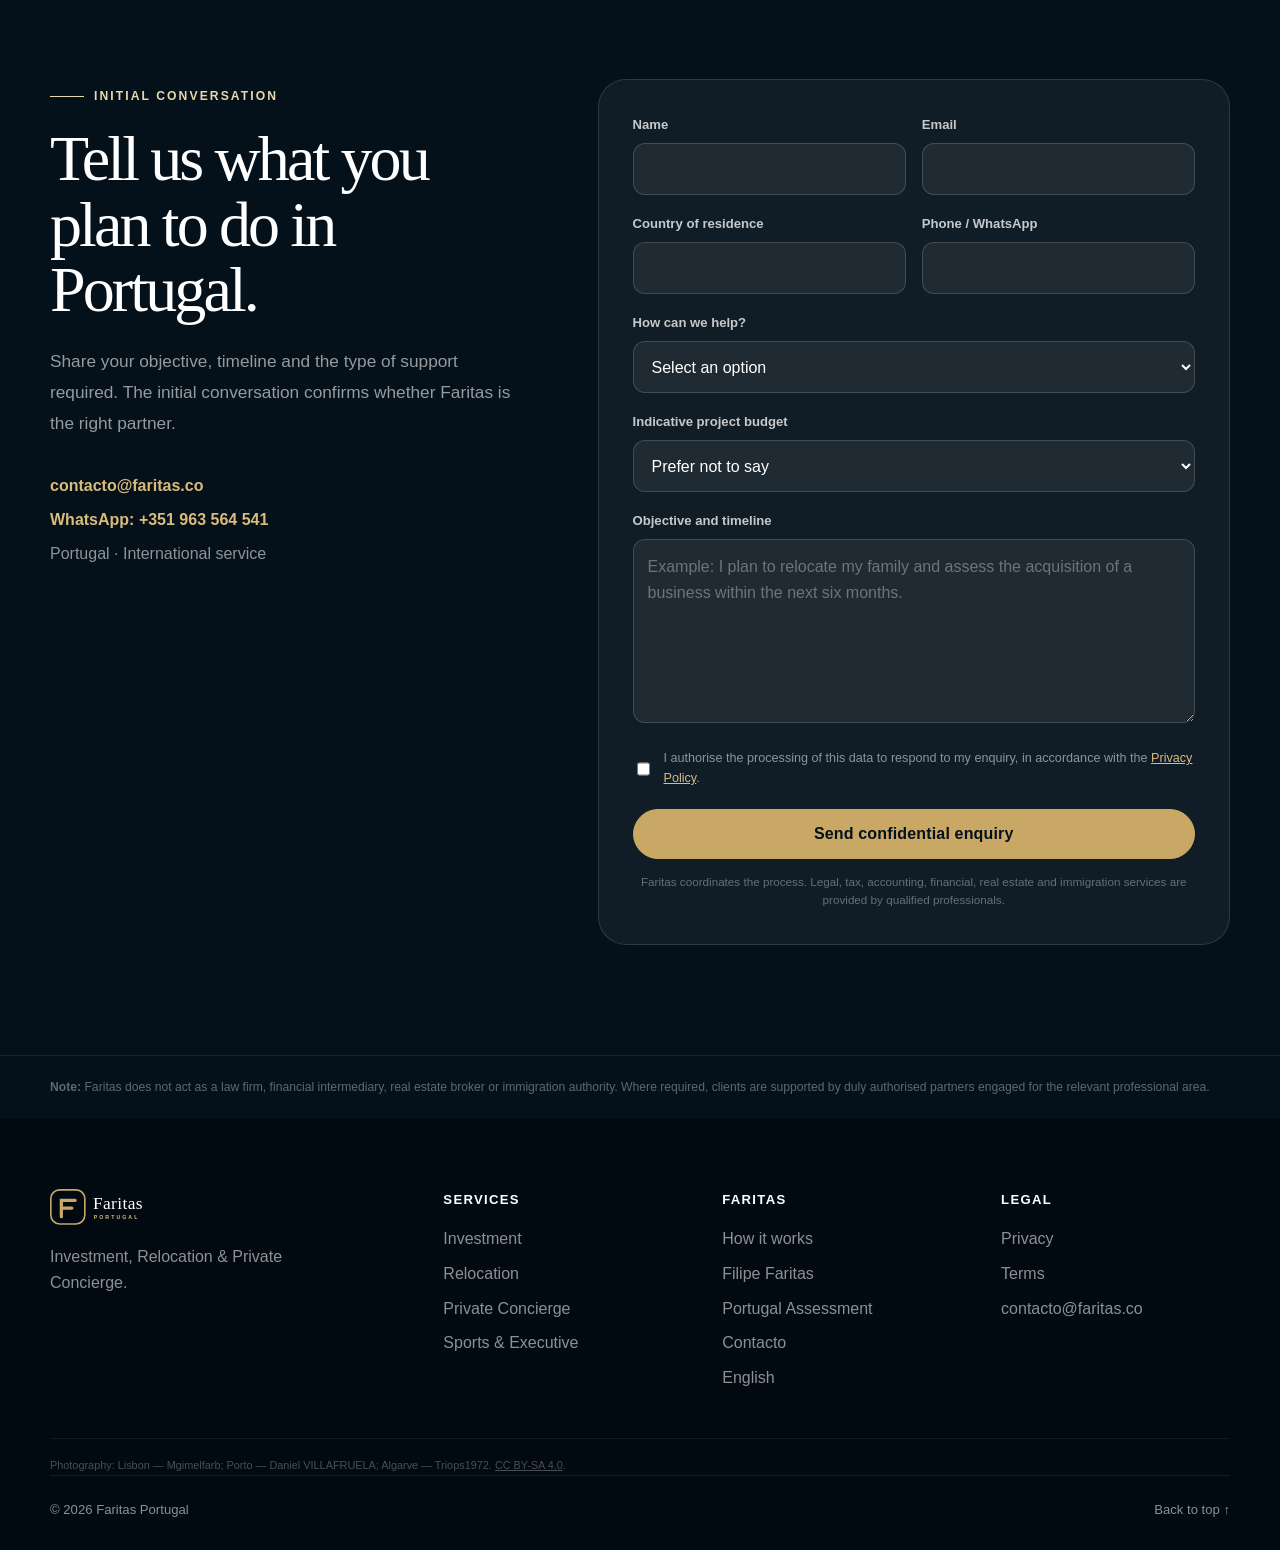
==== commit ecf92dfb: "Add files via upload" ====
--- a/en.html
+++ b/en.html
@@ -1,596 +1,516 @@
 <!DOCTYPE html>
 <html lang="en">
 <head>
-  <meta charset="UTF-8">
-  <meta name="viewport" content="width=device-width, initial-scale=1.0">
-
-  <title>Faritas Portugal — Investment, Relocation & Private Concierge</title>
-  <meta name="description" content="Independent coordination for investors, entrepreneurs, executives, athletes and international families planning to invest, work or relocate to Portugal.">
-  <meta name="robots" content="index, follow">
-  <meta name="theme-color" content="#071522">
-
-  <link rel="canonical" href="https://www.faritas.co/en.html">
-  <link rel="alternate" hreflang="pt-PT" href="https://www.faritas.co/">
-  <link rel="alternate" hreflang="en" href="https://www.faritas.co/en.html">
-  <link rel="alternate" hreflang="x-default" href="https://www.faritas.co/">
-
-  <meta property="og:type" content="website">
-  <meta property="og:locale" content="en_GB">
-  <meta property="og:title" content="Faritas Portugal — Your trusted partner in Portugal">
-  <meta property="og:description" content="Investment, relocation and private concierge coordinated through one dedicated point of contact in Portugal.">
-  <meta property="og:url" content="https://www.faritas.co/en.html">
-  <meta property="og:image" content="https://www.faritas.co/social-cover.png">
-
-  <meta name="twitter:card" content="summary_large_image">
-  <meta name="twitter:title" content="Faritas Portugal">
-  <meta name="twitter:description" content="Investment, Relocation & Private Concierge in Portugal.">
-  <meta name="twitter:image" content="https://www.faritas.co/social-cover.png">
-
-  <link rel="icon" href="favicon.svg" type="image/svg+xml">
-  <link rel="stylesheet" href="styles.css">
-
-  <script type="application/ld+json">
-  {
-    "@context": "https://schema.org",
-    "@type": "ProfessionalService",
-    "name": "Faritas Portugal",
-    "url": "https://www.faritas.co/",
-    "logo": "https://www.faritas.co/logo.svg",
-    "email": "contacto@faritas.co",
-    "telephone": "+351963564541",
-    "areaServed": "Portugal",
-    "description": "Investment, relocation and private concierge coordination for international clients in Portugal.",
-    "founder": {
-      "@type": "Person",
-      "name": "Filipe Faritas",
-      "sameAs": "https://www.linkedin.com/in/filipefaritas/"
-    },
-    "sameAs": ["https://www.linkedin.com/in/filipefaritas/"],
-    "serviceType": [
-      "Investment coordination",
-      "Relocation coordination",
-      "Private concierge",
-      "Sports and executive relocation"
-    ]
-  }
+<meta charset="utf-8"/>
+<meta content="width=device-width, initial-scale=1.0" name="viewport"/>
+<title>Faritas Portugal — Investment, Relocation &amp; Private Concierge</title>
+<meta content="Independent coordination for investors, entrepreneurs, executives, athletes and international families planning to invest, work or relocate to Portugal." name="description"/>
+<meta content="index, follow" name="robots"/>
+<meta content="#071522" name="theme-color"/>
+<link href="https://www.faritas.co/en.html" rel="canonical"/>
+<link href="https://www.faritas.co/" hreflang="pt-PT" rel="alternate"/>
+<link href="https://www.faritas.co/en.html" hreflang="en" rel="alternate"/>
+<link href="https://www.faritas.co/" hreflang="x-default" rel="alternate"/>
+<meta content="website" property="og:type"/>
+<meta content="en_GB" property="og:locale"/>
+<meta content="Faritas Portugal — Your trusted partner in Portugal" property="og:title"/>
+<meta content="Investment, relocation and private concierge coordinated through one dedicated point of contact in Portugal." property="og:description"/>
+<meta content="https://www.faritas.co/en.html" property="og:url"/>
+<meta content="https://www.faritas.co/social-cover.png" property="og:image"/>
+<meta content="summary_large_image" name="twitter:card"/>
+<meta content="Faritas Portugal" name="twitter:title"/>
+<meta content="Investment, Relocation &amp; Private Concierge in Portugal." name="twitter:description"/>
+<meta content="https://www.faritas.co/social-cover.png" name="twitter:image"/>
+<link href="favicon.svg" rel="icon" type="image/svg+xml"/>
+<link href="styles.css" rel="stylesheet"/>
+<script type="application/ld+json">
+{
+  "@context": "https://schema.org",
+  "@type": "ProfessionalService",
+  "name": "Faritas Portugal",
+  "url": "https://www.faritas.co/",
+  "logo": "https://www.faritas.co/logo.svg",
+  "email": "contacto@faritas.co",
+  "telephone": "+351963564541",
+  "areaServed": "Portugal",
+  "description": "Investment, relocation and private concierge coordination for international clients in Portugal.",
+  "founder": {
+    "@type": "Person",
+    "name": "Filipe Faritas"
+  },
+  "serviceType": [
+    "Investment coordination",
+    "Relocation coordination",
+    "Private concierge",
+    "Sports and executive relocation"
+  ]
+}
   </script>
 </head>
-
 <body>
-  <a class="skip-link" href="#conteudo">Skip to content</a>
-
-  <header class="site-header" id="topo">
-    <div class="header-inner">
-      <a class="brand" href="#topo" aria-label="Faritas Portugal — home">
-        <img src="logo.svg" alt="Faritas Portugal">
-      </a>
-
-      <button class="menu-toggle" type="button" aria-expanded="false" aria-controls="main-nav">
-        <span></span><span></span><span></span>
-        <span class="sr-only">Open menu</span>
-      </button>
-
-      <nav class="main-nav" id="main-nav" aria-label="Main navigation">
-        <a href="#servicos">Services</a>
-        <a href="#clientes">Who we help</a>
-        <a href="#sobre">About</a>
-        <a href="#processo">How it works</a>
-        <a href="#sobre">Filipe Faritas</a>
-        <a href="#diagnostico">Portugal Assessment</a>
-        <a href="#contacto" class="button button-small">Book a conversation</a>
-        <a href="index.html" class="language-link" aria-label="Versão portuguesa">PT</a>
-      </nav>
-    </div>
-  </header>
-
-  <main id="conteudo">
-    <section class="hero">
-      <div class="hero-photo" aria-hidden="true"></div>
-      <div class="hero-glow hero-glow-one"></div>
-      <div class="hero-glow hero-glow-two"></div>
-
-      <div class="container hero-grid">
-        <div class="hero-copy">
-          <span class="eyebrow">Investment · Relocation · Private Concierge</span>
-
-          <h1>
+<a class="skip-link" href="#conteudo">Skip to content</a>
+<header class="site-header" id="topo">
+<div class="header-inner">
+<a aria-label="Faritas Portugal — home" class="brand" href="#topo">
+<img alt="Faritas Portugal" src="logo.svg"/>
+</a>
+<button aria-controls="main-nav" aria-expanded="false" class="menu-toggle" type="button">
+<span></span><span></span><span></span>
+<span class="sr-only">Open menu</span>
+</button>
+<nav aria-label="Main navigation" class="main-nav" id="main-nav">
+<a href="#servicos">Services</a>
+<a href="#clientes">Who we help</a>
+<a href="#sobre">About</a>
+<a href="#processo">How it works</a>
+<a href="#sobre">Filipe Faritas</a>
+<a href="#diagnostico">Portugal Assessment</a>
+<a class="button button-small" href="#contacto">Book a conversation</a>
+<a aria-label="Versão portuguesa" class="language-link" href="index.html">PT</a>
+</nav>
+</div>
+</header>
+<main id="conteudo">
+<section class="hero">
+<div aria-hidden="true" class="hero-photo"></div>
+<div class="hero-glow hero-glow-one"></div>
+<div class="hero-glow hero-glow-two"></div>
+<div class="container hero-grid">
+<div class="hero-copy">
+<span class="eyebrow">Investment · Relocation · Private Concierge</span>
+<h1>
             Portugal starts with
             <span>the right partner.</span>
-          </h1>
-
-          <p class="hero-lead">
+</h1>
+<p class="hero-lead">
             We support international investors, entrepreneurs, executives, athletes and families who want to invest, work or settle in Portugal with clarity, discretion and one dedicated point of contact.
           </p>
-
-          <div class="hero-actions">
-            <a href="#contacto" class="button">Book a confidential conversation</a>
-            <a href="https://wa.me/351963564541?text=Hello%20Filipe%2C%20I%20would%20like%20to%20discuss%20a%20project%20in%20Portugal." class="button button-whatsapp" target="_blank" rel="noopener noreferrer">WhatsApp</a>
-            <a href="#servicos" class="button button-secondary">Explore our services</a>
-          </div>
-
-          <div class="trust-strip" aria-label="Princípios do serviço">
-            <span>Independent coordination</span>
-            <span>Qualified partner network</span>
-            <span>Confidentiality</span>
-          </div>
-        </div>
-
-        <aside class="hero-panel" aria-label="Visão geral do serviço">
-          <div class="panel-topline">
-            <span>PRIVATE CLIENT DESK</span>
-            <span>PORTUGAL</span>
-          </div>
-
-          <div class="panel-map">
-            <div class="map-orbit orbit-one"></div>
-            <div class="map-orbit orbit-two"></div>
-            <div class="map-pin pin-lisbon"><span>Lisboa</span></div>
-            <div class="map-pin pin-porto"><span>Porto</span></div>
-            <div class="map-pin pin-algarve"><span>Algarve</span></div>
-            <div class="portugal-shape" aria-hidden="true"></div>
-          </div>
-
-          <div class="panel-services">
-            <div>
-              <small>01</small>
-              <strong>Invest</strong>
-              <span>Assess and execute</span>
-            </div>
-            <div>
-              <small>02</small>
-              <strong>Relocate</strong>
-              <span>End-to-end relocation</span>
-            </div>
-            <div>
-              <small>03</small>
-              <strong>Support</strong>
-              <span>Ongoing concierge</span>
-            </div>
-          </div>
-        </aside>
-      </div>
-
-      <div class="hero-footer container">
-        <p>One point of contact. Every stage coordinated.</p>
-      </div>
-    </section>
-
-    <section class="section section-light" id="servicos">
-      <div class="container">
-        <div class="section-heading">
-          <span class="eyebrow dark">Services</span>
-          <h2>From the initial decision to execution in Portugal.</h2>
-          <p>
+<div class="hero-actions">
+<a class="button" href="#contacto">Book a confidential conversation</a>
+<a class="button button-whatsapp" href="https://wa.me/351963564541?text=Hello%20Filipe%2C%20I%20would%20like%20to%20discuss%20a%20project%20in%20Portugal." rel="noopener noreferrer" target="_blank">WhatsApp</a>
+<a class="button button-secondary" href="#servicos">Explore our services</a>
+</div>
+<div aria-label="Princípios do serviço" class="trust-strip">
+<span>Independent coordination</span>
+<span>Qualified partner network</span>
+<span>Confidentiality</span>
+</div>
+</div>
+<aside aria-label="Visão geral do serviço" class="hero-panel">
+<div class="panel-topline">
+<span>PRIVATE CLIENT DESK</span>
+<span>PORTUGAL</span>
+</div>
+<div class="panel-map">
+<div class="map-orbit orbit-one"></div>
+<div class="map-orbit orbit-two"></div>
+<div class="map-pin pin-lisbon"><span>Lisboa</span></div>
+<div class="map-pin pin-porto"><span>Porto</span></div>
+<div class="map-pin pin-algarve"><span>Algarve</span></div>
+<div aria-hidden="true" class="portugal-shape"></div>
+</div>
+<div class="panel-services">
+<div>
+<small>01</small>
+<strong>Invest</strong>
+<span>Assess and execute</span>
+</div>
+<div>
+<small>02</small>
+<strong>Relocate</strong>
+<span>End-to-end relocation</span>
+</div>
+<div>
+<small>03</small>
+<strong>Support</strong>
+<span>Ongoing concierge</span>
+</div>
+</div>
+</aside>
+</div>
+<div class="hero-footer container">
+<p>One point of contact. Every stage coordinated.</p>
+</div>
+</section>
+<section class="section section-light" id="servicos">
+<div class="container">
+<div class="section-heading">
+<span class="eyebrow dark">Services</span>
+<h2>From the initial decision to execution in Portugal.</h2>
+<p>
             Faritas coordinates specialists, documents, suppliers and deadlines. The client retains visibility, control and one dedicated manager throughout the process.
           </p>
-        </div>
-
-        <div class="service-grid">
-          <article class="service-card">
-            <span class="service-number">01</span>
-            <div class="service-icon" aria-hidden="true">↗</div>
-            <h3>Investment Services</h3>
-            <p>
+</div>
+<div class="service-grid">
+<article class="service-card">
+<span class="service-number">01</span>
+<div aria-hidden="true" class="service-icon">↗</div>
+<h3>Investment Services</h3>
+<p>
               Estruturação inicial, análise financeira, criação ou aquisição de
               empresas e coordenação de due diligence com profissionais habilitados.
             </p>
-            <ul>
-              <li>Company setup and market entry</li>
-              <li>Business and opportunity assessment</li>
-              <li>Budget, scenarios and risk mapping</li>
-              <li>Legal, tax and accounting coordination</li>
-            </ul>
-          </article>
-
-          <article class="service-card">
-            <span class="service-number">02</span>
-            <div class="service-icon" aria-hidden="true">⌂</div>
-            <h3>Relocation Services</h3>
-            <p>
+<ul>
+<li>Company setup and market entry</li>
+<li>Business and opportunity assessment</li>
+<li>Budget, scenarios and risk mapping</li>
+<li>Legal, tax and accounting coordination</li>
+</ul>
+</article>
+<article class="service-card">
+<span class="service-number">02</span>
+<div aria-hidden="true" class="service-icon">⌂</div>
+<h3>Relocation Services</h3>
+<p>
               Planning and coordination of the move to Portugal, from document preparation to the practical settlement of the family.
             </p>
-            <ul>
-              <li>Relocation planning</li>
-              <li>Housing through licensed partners</li>
-              <li>Banking, insurance, healthcare and schools</li>
-              <li>Immigration coordination with specialists</li>
-            </ul>
-          </article>
-
-          <article class="service-card">
-            <span class="service-number">03</span>
-            <div class="service-icon" aria-hidden="true">◇</div>
-            <h3>Private Concierge</h3>
-            <p>
+<ul>
+<li>Relocation planning</li>
+<li>Housing through licensed partners</li>
+<li>Banking, insurance, healthcare and schools</li>
+<li>Immigration coordination with specialists</li>
+</ul>
+</article>
+<article class="service-card">
+<span class="service-number">03</span>
+<div aria-hidden="true" class="service-icon">◇</div>
+<h3>Private Concierge</h3>
+<p>
               Executive and personal support for clients who value speed, discretion and a centralised service.
             </p>
-            <ul>
-              <li>Temporary accommodation and vehicles</li>
-              <li>Supplier and property coordination</li>
-              <li>Personal and family assistance</li>
-              <li>Monthly support</li>
-            </ul>
-          </article>
-
-          <article class="service-card service-card-featured">
-            <span class="service-number">04</span>
-            <div class="service-icon" aria-hidden="true">★</div>
-            <h3>Sports & Executive Relocation</h3>
-            <p>
+<ul>
+<li>Temporary accommodation and vehicles</li>
+<li>Supplier and property coordination</li>
+<li>Personal and family assistance</li>
+<li>Monthly support</li>
+</ul>
+</article>
+<article class="service-card service-card-featured">
+<span class="service-number">04</span>
+<div aria-hidden="true" class="service-icon">★</div>
+<h3>Sports &amp; Executive Relocation</h3>
+<p>
               A dedicated service for athletes, coaches, directors, artists and executives arriving in Portugal under tight timelines and high expectations.
             </p>
-            <ul>
-              <li>Arrival and immediate setup</li>
-              <li>Home, vehicle and essential services</li>
-              <li>Family support and local integration</li>
-              <li>Dedicated manager and ongoing assistance</li>
-            </ul>
-          </article>
-        </div>
-      </div>
-    </section>
-
-    <section class="section section-ink" id="clientes">
-      <div class="container split-layout">
-        <div class="section-heading compact">
-          <span class="eyebrow">Who we help</span>
-          <h2>International clients making important decisions.</h2>
-          <p>
+<ul>
+<li>Arrival and immediate setup</li>
+<li>Home, vehicle and essential services</li>
+<li>Family support and local integration</li>
+<li>Dedicated manager and ongoing assistance</li>
+</ul>
+</article>
+</div>
+</div>
+</section>
+<section class="section section-ink" id="clientes">
+<div class="container split-layout">
+<div class="section-heading compact">
+<span class="eyebrow">Who we help</span>
+<h2>International clients making important decisions.</h2>
+<p>
             The service is designed for situations where time, trust and coordination matter more than a list of contacts.
           </p>
-        </div>
+</div>
+<div class="client-list">
+<article>
+<span>01</span>
+<div>
+<h3>Investors and entrepreneurs</h3>
+<p>Business creation, acquisition or expansion in Portugal.</p>
+</div>
+</article>
+<article>
+<span>02</span>
+<div>
+<h3>Expatriate executives</h3>
+<p>Professional and family relocation with defined timelines.</p>
+</div>
+</article>
+<article>
+<span>03</span>
+<div>
+<h3>Athletes and sports professionals</h3>
+<p>Fast, private relocation adapted to a sports career.</p>
+</div>
+</article>
+<article>
+<span>04</span>
+<div>
+<h3>Families and private clients</h3>
+<p>Residence, assets, education and lifestyle in Portugal.</p>
+</div>
+</article>
+</div>
+</div>
+</section>
+<section class="section portugal-showcase" id="portugal">
+<div class="container">
+<div class="section-heading">
+<span class="eyebrow dark">Portugal</span>
+<h2>One country. Different ways to live and invest.</h2>
+<p>Lisbon, Porto and the Algarve offer distinct contexts for business, residence, assets and quality of life. Faritas helps clients choose according to their objective — not just the image.</p>
+</div>
+<div class="destination-grid">
+<article class="destination-card destination-card-wide">
+<picture><source srcset="lisboa.webp" type="image/webp"/><img alt="Panoramic view of historic Lisbon" loading="lazy" src="lisboa.jpg"/></picture>
+<div class="destination-overlay"><span>Capital · Business · International</span><h3>Lisbon</h3><p>Business ecosystem, international connections and urban lifestyle.</p></div>
+</article>
+<article class="destination-card">
+<picture><source srcset="porto.webp" type="image/webp"/><img alt="Porto Ribeira and Douro river panorama" loading="lazy" src="porto.jpg"/></picture>
+<div class="destination-overlay"><span>Industry · Heritage · North</span><h3>Porto</h3><p>Business tradition, industry, technology and identity.</p></div>
+</article>
+<article class="destination-card">
+<picture><source srcset="algarve.webp" type="image/webp"/><img alt="Rocky Algarve coastline by the ocean" loading="lazy" src="algarve.jpg"/></picture>
+<div class="destination-overlay"><span>Residence · Tourism · Lifestyle</span><h3>Algarve</h3><p>Quality of life, premium tourism and international residence.</p></div>
+</article>
+</div>
+</div>
+</section>
+<section class="section section-light" id="processo">
+<div class="container">
+<div class="section-heading centered">
+<span class="eyebrow dark">How it works</span>
+<h2>A clear process. One person accountable from start to finish.</h2>
+</div>
+<div class="process-grid">
+<article>
+<span>01</span>
+<h3>Confidential conversation</h3>
+<p>We understand objectives, context, priorities and timelines.</p>
+</article>
+<article>
+<span>02</span>
+<h3>Assessment and plan</h3>
+<p>We present the structure, costs, risks, stages and professionals required.</p>
+</article>
+<article>
+<span>03</span>
+<h3>Coordinated execution</h3>
+<p>We manage partners, documents, decisions and control points.</p>
+</article>
+<article>
+<span>04</span>
+<h3>Ongoing support</h3>
+<p>We keep the client informed and supported after relocation or investment.</p>
+</article>
+</div>
+</div>
+</section>
+<section class="section founder-section" id="sobre">
+<div class="container founder-grid">
+<div class="founder-media">
+<div class="founder-image-frame"><img alt="Filipe Faritas, founder of Faritas Portugal" loading="lazy" src="filipe-faritas.svg"/></div>
+<div class="founder-links">
 
-        <div class="client-list">
-          <article>
-            <span>01</span>
-            <div>
-              <h3>Investors and entrepreneurs</h3>
-              <p>Business creation, acquisition or expansion in Portugal.</p>
-            </div>
-          </article>
-
-          <article>
-            <span>02</span>
-            <div>
-              <h3>Expatriate executives</h3>
-              <p>Professional and family relocation with defined timelines.</p>
-            </div>
-          </article>
-
-          <article>
-            <span>03</span>
-            <div>
-              <h3>Athletes and sports professionals</h3>
-              <p>Fast, private relocation adapted to a sports career.</p>
-            </div>
-          </article>
-
-          <article>
-            <span>04</span>
-            <div>
-              <h3>Families and private clients</h3>
-              <p>Residence, assets, education and lifestyle in Portugal.</p>
-            </div>
-          </article>
-        </div>
-      </div>
-    </section>
-
-    <section class="section portugal-showcase" id="portugal">
-      <div class="container">
-        <div class="section-heading">
-          <span class="eyebrow dark">Portugal</span>
-          <h2>One country. Different ways to live and invest.</h2>
-          <p>Lisbon, Porto and the Algarve offer distinct contexts for business, residence, assets and quality of life. Faritas helps clients choose according to their objective — not just the image.</p>
-        </div>
-        <div class="destination-grid">
-          <article class="destination-card destination-card-wide">
-            <picture><source srcset="lisboa.webp" type="image/webp"><img src="lisboa.jpg" alt="Panoramic view of historic Lisbon" loading="lazy"></picture>
-            <div class="destination-overlay"><span>Capital · Business · International</span><h3>Lisbon</h3><p>Business ecosystem, international connections and urban lifestyle.</p></div>
-          </article>
-          <article class="destination-card">
-            <picture><source srcset="porto.webp" type="image/webp"><img src="porto.jpg" alt="Porto Ribeira and Douro river panorama" loading="lazy"></picture>
-            <div class="destination-overlay"><span>Industry · Heritage · North</span><h3>Porto</h3><p>Business tradition, industry, technology and identity.</p></div>
-          </article>
-          <article class="destination-card">
-            <picture><source srcset="algarve.webp" type="image/webp"><img src="algarve.jpg" alt="Rocky Algarve coastline by the ocean" loading="lazy"></picture>
-            <div class="destination-overlay"><span>Residence · Tourism · Lifestyle</span><h3>Algarve</h3><p>Quality of life, premium tourism and international residence.</p></div>
-          </article>
-        </div>
-      </div>
-    </section>
-
-    <section class="section section-light" id="processo">
-      <div class="container">
-        <div class="section-heading centered">
-          <span class="eyebrow dark">How it works</span>
-          <h2>A clear process. One person accountable from start to finish.</h2>
-        </div>
-
-        <div class="process-grid">
-          <article>
-            <span>01</span>
-            <h3>Confidential conversation</h3>
-            <p>We understand objectives, context, priorities and timelines.</p>
-          </article>
-
-          <article>
-            <span>02</span>
-            <h3>Assessment and plan</h3>
-            <p>We present the structure, costs, risks, stages and professionals required.</p>
-          </article>
-
-          <article>
-            <span>03</span>
-            <h3>Coordinated execution</h3>
-            <p>We manage partners, documents, decisions and control points.</p>
-          </article>
-
-          <article>
-            <span>04</span>
-            <h3>Ongoing support</h3>
-            <p>We keep the client informed and supported after relocation or investment.</p>
-          </article>
-        </div>
-      </div>
-    </section>
-
-    <section class="section founder-section" id="sobre">
-      <div class="container founder-grid">
-        <div class="founder-media">
-          <div class="founder-image-frame"><img src="filipe-faritas.svg" alt="Filipe Faritas, founder of Faritas Portugal" loading="lazy"></div>
-          <div class="founder-links">
-            <a class="social-button" href="https://www.linkedin.com/in/filipefaritas/" target="_blank" rel="noopener noreferrer" aria-label="Filipe Faritas on LinkedIn"><svg viewBox="0 0 24 24" aria-hidden="true"><path d="M6.5 8.2H3.1V19h3.4V8.2ZM4.8 3A2 2 0 1 0 4.8 7a2 2 0 0 0 0-4ZM20.9 12.8c0-3.3-1.8-4.9-4.2-4.9-1.9 0-2.8 1.1-3.3 1.8V8.2H10V19h3.4v-5.3c0-1.4.3-2.8 2.1-2.8 1.8 0 1.8 1.7 1.8 2.9V19h3.4l.2-6.2Z"/></svg>LinkedIn</a>
-            <a class="social-button" href="https://wa.me/351963564541?text=Hello%20Filipe%2C%20I%20would%20like%20to%20discuss%20a%20project%20in%20Portugal." target="_blank" rel="noopener noreferrer">WhatsApp</a>
-          </div>
-        </div>
-        <div class="founder-copy">
-          <span class="eyebrow dark">The person behind Faritas</span>
-          <h2>Filipe Faritas</h2>
-          <p class="founder-role">Founder and point of contact in Portugal</p>
-          <p>With experience in financial leadership, management and human resources, Filipe Faritas approaches each project practically: understand the objective, organise the decision, select the right professionals and ensure execution is not lost between different entities.</p>
-          <p>Faritas does not replace lawyers, accountants, brokers or regulated advisers. Its role is to represent the client’s interests, coordinate the process and maintain clarity regarding costs, risks, timelines and responsibilities.</p>
-          <div class="founder-principles">
-            <div><strong>Confidentiality</strong><span>Discretion throughout every stage.</span></div>
-            <div><strong>Transparency</strong><span>Clear fees, partners and responsibilities.</span></div>
-            <div><strong>Execution</strong><span>One accountable person following the process.</span></div>
-          </div>
-        </div>
-      </div>
-    </section>
-
-    <section class="section partner-section" id="parceiros">
-      <div class="container partner-grid">
-        <div class="section-heading compact"><span class="eyebrow dark">Professional network</span><h2>Each specialist matter handled by qualified professionals.</h2><p>The network is assembled according to each project, with transparency for the client.</p></div>
-        <div class="partner-categories" aria-label="Partner categories"><span>Legal</span><span>Tax</span><span>Accounting</span><span>Immigration</span><span>Licensed real estate</span><span>Banking and insurance</span><span>Architecture and works</span><span>Mobility and lifestyle</span></div>
-      </div>
-    </section>
-
-    <section class="diagnostic-section" id="diagnostico">
-      <div class="container diagnostic-grid">
-        <div>
-          <span class="eyebrow">Entry service</span>
-          <h2>Portugal Assessment</h2>
-          <p class="diagnostic-lead">
+<a class="social-button" href="https://wa.me/351963564541?text=Hello%20Filipe%2C%20I%20would%20like%20to%20discuss%20a%20project%20in%20Portugal." rel="noopener noreferrer" target="_blank">WhatsApp</a>
+</div>
+</div>
+<div class="founder-copy">
+<span class="eyebrow dark">The person behind Faritas</span>
+<h2>Filipe Faritas</h2>
+<p class="founder-role">Founder and point of contact in Portugal</p>
+<p>With experience in financial leadership, management and human resources, Filipe Faritas approaches each project practically: understand the objective, organise the decision, select the right professionals and ensure execution is not lost between different entities.</p>
+<p>Faritas does not replace lawyers, accountants, brokers or regulated advisers. Its role is to represent the client’s interests, coordinate the process and maintain clarity regarding costs, risks, timelines and responsibilities.</p>
+<div class="founder-principles">
+<div><strong>Confidentiality</strong><span>Discretion throughout every stage.</span></div>
+<div><strong>Transparency</strong><span>Clear fees, partners and responsibilities.</span></div>
+<div><strong>Execution</strong><span>One accountable person following the process.</span></div>
+</div>
+</div>
+</div>
+</section>
+<section class="section partner-section" id="parceiros">
+<div class="container partner-grid">
+<div class="section-heading compact"><span class="eyebrow dark">Professional network</span><h2>Each specialist matter handled by qualified professionals.</h2><p>The network is assembled according to each project, with transparency for the client.</p></div>
+<div aria-label="Partner categories" class="partner-categories"><span>Legal</span><span>Tax</span><span>Accounting</span><span>Immigration</span><span>Licensed real estate</span><span>Banking and insurance</span><span>Architecture and works</span><span>Mobility and lifestyle</span></div>
+</div>
+</section>
+<section class="diagnostic-section" id="diagnostico">
+<div class="container diagnostic-grid">
+<div>
+<span class="eyebrow">Entry service</span>
+<h2>Portugal Assessment</h2>
+<p class="diagnostic-lead">
             Before moving forward, receive an independent view on the best way to structure your project in Portugal.
           </p>
-
-          <div class="diagnostic-price">
-            <span>From</span>
-            <strong>€390</strong>
-          </div>
-        </div>
-
-        <div class="diagnostic-card">
-          <h3>What you receive</h3>
-          <ul>
-            <li>Assessment of objectives and readiness</li>
-            <li>Recommended project structure</li>
-            <li>Initial cost and timeline estimate</li>
-            <li>Risk map and critical decisions</li>
-            <li>Required professional network</li>
-            <li>Meeting to present the conclusions</li>
-          </ul>
-          <a href="#contacto" class="button button-full">Request assessment</a>
-          <a href="https://wa.me/351963564541?text=Hello%20Filipe%2C%20I%20would%20like%20to%20discuss%20a%20project%20in%20Portugal." class="diagnostic-whatsapp" target="_blank" rel="noopener noreferrer">Ask on WhatsApp</a>
-          <small>Final proposal confirmed after the initial conversation.</small>
-        </div>
-      </div>
-    </section>
-
-    <section class="section section-light why-section">
-      <div class="container">
-        <div class="section-heading centered">
-          <span class="eyebrow dark">Why Faritas</span>
-          <h2>Coordination without noise. Decisions without sales pressure.</h2>
-        </div>
-
-        <div class="why-grid">
-          <article>
-            <h3>One point of contact</h3>
-            <p>Less fragmentation, fewer communication gaps and greater control.</p>
-          </article>
-
-          <article>
-            <h3>Independence</h3>
-            <p>Recommendations are guided by the client’s interests, with transparency regarding partners and commissions.</p>
-          </article>
-
-          <article>
-            <h3>Financial perspective</h3>
-            <p>Costs, scenarios, return and risk are treated as central to the decision.</p>
-          </article>
-
-          <article>
-            <h3>Specialist network</h3>
-            <p>Each regulated matter is handled by appropriately qualified professionals.</p>
-          </article>
-        </div>
-      </div>
-    </section>
-
-    <section class="section section-light faq-section" id="faq">
-      <div class="container faq-grid">
-        <div class="section-heading compact"><span class="eyebrow dark">Frequently asked questions</span><h2>Before the first conversation.</h2><p>Direct answers to the most important questions about the service.</p></div>
-        <div class="faq-list">
-          <details><summary>Does Faritas provide legal or tax advice?</summary><p>No. Faritas coordinates the project and organises the decision. Legal, tax, accounting, financial, real estate and immigration matters are handled by qualified professionals.</p></details>
-          <details><summary>Can I engage Faritas for only one part of the process?</summary><p>Yes. The scope may be limited to the Portugal Assessment, a specific stage or full coordination.</p></details>
-          <details><summary>Do you only work with high-net-worth investors?</summary><p>No. The main criteria are a clear project, compatible resources and a genuine need for coordination.</p></details>
-          <details><summary>Do you support football players and sports professionals?</summary><p>Yes. Sports & Executive Relocation may coordinate housing, vehicles, family setup, suppliers and ongoing support through suitable partners.</p></details>
-          <details><summary>How are fees defined?</summary><p>After the initial conversation, a proposal sets out the scope, deliverables, timeline and price. Any commissions or partner relationships should be disclosed transparently.</p></details>
-        </div>
-      </div>
-    </section>
-
-    <section class="contact-section" id="contacto">
-      <div class="container contact-grid">
-        <div class="contact-copy">
-          <span class="eyebrow">Initial conversation</span>
-          <h2>Tell us what you plan to do in Portugal.</h2>
-          <p>
+<div class="diagnostic-price">
+<span>From</span>
+<strong>€390</strong>
+</div>
+</div>
+<div class="diagnostic-card">
+<h3>What you receive</h3>
+<ul>
+<li>Assessment of objectives and readiness</li>
+<li>Recommended project structure</li>
+<li>Initial cost and timeline estimate</li>
+<li>Risk map and critical decisions</li>
+<li>Required professional network</li>
+<li>Meeting to present the conclusions</li>
+</ul>
+<a class="button button-full" href="#contacto">Request assessment</a>
+<a class="diagnostic-whatsapp" href="https://wa.me/351963564541?text=Hello%20Filipe%2C%20I%20would%20like%20to%20discuss%20a%20project%20in%20Portugal." rel="noopener noreferrer" target="_blank">Ask on WhatsApp</a>
+<small>Final proposal confirmed after the initial conversation.</small>
+</div>
+</div>
+</section>
+<section class="section section-light why-section">
+<div class="container">
+<div class="section-heading centered">
+<span class="eyebrow dark">Why Faritas</span>
+<h2>Coordination without noise. Decisions without sales pressure.</h2>
+</div>
+<div class="why-grid">
+<article>
+<h3>One point of contact</h3>
+<p>Less fragmentation, fewer communication gaps and greater control.</p>
+</article>
+<article>
+<h3>Independence</h3>
+<p>Recommendations are guided by the client’s interests, with transparency regarding partners and commissions.</p>
+</article>
+<article>
+<h3>Financial perspective</h3>
+<p>Costs, scenarios, return and risk are treated as central to the decision.</p>
+</article>
+<article>
+<h3>Specialist network</h3>
+<p>Each regulated matter is handled by appropriately qualified professionals.</p>
+</article>
+</div>
+</div>
+</section>
+<section class="section section-light faq-section" id="faq">
+<div class="container faq-grid">
+<div class="section-heading compact"><span class="eyebrow dark">Frequently asked questions</span><h2>Before the first conversation.</h2><p>Direct answers to the most important questions about the service.</p></div>
+<div class="faq-list">
+<details><summary>Does Faritas provide legal or tax advice?</summary><p>No. Faritas coordinates the project and organises the decision. Legal, tax, accounting, financial, real estate and immigration matters are handled by qualified professionals.</p></details>
+<details><summary>Can I engage Faritas for only one part of the process?</summary><p>Yes. The scope may be limited to the Portugal Assessment, a specific stage or full coordination.</p></details>
+<details><summary>Do you only work with high-net-worth investors?</summary><p>No. The main criteria are a clear project, compatible resources and a genuine need for coordination.</p></details>
+<details><summary>Do you support football players and sports professionals?</summary><p>Yes. Sports &amp; Executive Relocation may coordinate housing, vehicles, family setup, suppliers and ongoing support through suitable partners.</p></details>
+<details><summary>How are fees defined?</summary><p>After the initial conversation, a proposal sets out the scope, deliverables, timeline and price. Any commissions or partner relationships should be disclosed transparently.</p></details>
+</div>
+</div>
+</section>
+<section class="contact-section" id="contacto">
+<div class="container contact-grid">
+<div class="contact-copy">
+<span class="eyebrow">Initial conversation</span>
+<h2>Tell us what you plan to do in Portugal.</h2>
+<p>
             Share your objective, timeline and the type of support required. The initial conversation confirms whether Faritas is the right partner.
           </p>
+<div class="contact-details">
+<a href="mailto:contacto@faritas.co">contacto@faritas.co</a>
 
-          <div class="contact-details">
-            <a href="mailto:contacto@faritas.co">contacto@faritas.co</a>
-        <a href="https://www.linkedin.com/in/filipefaritas/" target="_blank" rel="noopener noreferrer">LinkedIn</a>
-        <a href="https://wa.me/351963564541?text=Hello%20Filipe%2C%20I%20would%20like%20to%20discuss%20a%20project%20in%20Portugal." target="_blank" rel="noopener noreferrer">WhatsApp</a>
-            <a href="https://wa.me/351963564541?text=Hello%20Filipe%2C%20I%20would%20like%20to%20discuss%20a%20project%20in%20Portugal." target="_blank" rel="noopener noreferrer">WhatsApp: +351 963 564 541</a>
-            <a href="https://www.linkedin.com/in/filipefaritas/" target="_blank" rel="noopener noreferrer">LinkedIn — Filipe Faritas</a>
-            <span>Portugal · International service</span>
-          </div>
-        </div>
 
-        <form
-          class="contact-form"
-          action="https://formspree.io/f/mkodawvv"
-          method="POST"
-          accept-charset="UTF-8"
-        >
-          <input type="hidden" name="_subject" value="New enquiry — Faritas Portugal">
-          <input type="text" name="_gotcha" class="honeypot" tabindex="-1" autocomplete="off">
+<a href="https://wa.me/351963564541?text=Hello%20Filipe%2C%20I%20would%20like%20to%20discuss%20a%20project%20in%20Portugal." rel="noopener noreferrer" target="_blank">WhatsApp: +351 963 564 541</a>
 
-          <div class="form-row">
-            <div class="field">
-              <label for="nome">Name</label>
-              <input id="nome" name="nome" type="text" autocomplete="name" required>
-            </div>
-
-            <div class="field">
-              <label for="email">Email</label>
-              <input id="email" name="email" type="email" autocomplete="email" required>
-            </div>
-          </div>
-
-          <div class="form-row">
-            <div class="field">
-              <label for="pais">Country of residence</label>
-              <input id="pais" name="pais" type="text" autocomplete="country-name" required>
-            </div>
-
-            <div class="field">
-              <label for="telefone">Phone / WhatsApp</label>
-              <input id="telefone" name="telefone" type="tel" autocomplete="tel">
-            </div>
-          </div>
-
-          <div class="field">
-            <label for="interesse">How can we help?</label>
-            <select id="interesse" name="interesse" required>
-              <option value="" selected disabled>Select an option</option>
-              <option value="Investment or company">Investment or company</option>
-              <option value="Family relocation">Family relocation</option>
-              <option value="Sports & Executive Relocation">Sports & Executive Relocation</option>
-              <option value="Private Concierge">Private Concierge</option>
-              <option value="Portugal Assessment">Portugal Assessment</option>
-              <option value="Professional partnership">Professional partnership</option>
-            </select>
-          </div>
-
-          <div class="field">
-            <label for="orcamento">Indicative project budget</label>
-            <select id="orcamento" name="orcamento">
-              <option value="" selected>Prefer not to say</option>
-              <option value="Up to €50,000">Up to €50,000</option>
-              <option value="€50,000–€250,000">€50,000–€250,000</option>
-              <option value="€250,000–€1,000,000">€250,000–€1,000,000</option>
-              <option value="More than €1,000,000">More than €1,000,000</option>
-            </select>
-          </div>
-
-          <div class="field">
-            <label for="mensagem">Objective and timeline</label>
-            <textarea
-              id="mensagem"
-              name="mensagem"
-              rows="6"
-              placeholder="Example: I plan to relocate my family and assess the acquisition of a business within the next six months."
-              required
-            ></textarea>
-          </div>
-
-          <label class="consent">
-            <input type="checkbox" name="consentimento" value="Aceite" required>
-            <span>
+<span>Portugal · International service</span>
+</div>
+</div>
+<form accept-charset="UTF-8" action="https://formspree.io/f/mkodawvv" class="contact-form" method="POST">
+<input name="_subject" type="hidden" value="New enquiry — Faritas Portugal"/>
+<input autocomplete="off" class="honeypot" name="_gotcha" tabindex="-1" type="text"/>
+<div class="form-row">
+<div class="field">
+<label for="nome">Name</label>
+<input autocomplete="name" id="nome" name="nome" required="" type="text"/>
+</div>
+<div class="field">
+<label for="email">Email</label>
+<input autocomplete="email" id="email" name="email" required="" type="email"/>
+</div>
+</div>
+<div class="form-row">
+<div class="field">
+<label for="pais">Country of residence</label>
+<input autocomplete="country-name" id="pais" name="pais" required="" type="text"/>
+</div>
+<div class="field">
+<label for="telefone">Phone / WhatsApp</label>
+<input autocomplete="tel" id="telefone" name="telefone" type="tel"/>
+</div>
+</div>
+<div class="field">
+<label for="interesse">How can we help?</label>
+<select id="interesse" name="interesse" required="">
+<option disabled="" selected="" value="">Select an option</option>
+<option value="Investment or company">Investment or company</option>
+<option value="Family relocation">Family relocation</option>
+<option value="Sports &amp; Executive Relocation">Sports &amp; Executive Relocation</option>
+<option value="Private Concierge">Private Concierge</option>
+<option value="Portugal Assessment">Portugal Assessment</option>
+<option value="Professional partnership">Professional partnership</option>
+</select>
+</div>
+<div class="field">
+<label for="orcamento">Indicative project budget</label>
+<select id="orcamento" name="orcamento">
+<option selected="" value="">Prefer not to say</option>
+<option value="Up to €50,000">Up to €50,000</option>
+<option value="€50,000–€250,000">€50,000–€250,000</option>
+<option value="€250,000–€1,000,000">€250,000–€1,000,000</option>
+<option value="More than €1,000,000">More than €1,000,000</option>
+</select>
+</div>
+<div class="field">
+<label for="mensagem">Objective and timeline</label>
+<textarea id="mensagem" name="mensagem" placeholder="Example: I plan to relocate my family and assess the acquisition of a business within the next six months." required="" rows="6"></textarea>
+</div>
+<label class="consent">
+<input name="consentimento" required="" type="checkbox" value="Aceite"/>
+<span>
               I authorise the processing of this data to respond to my enquiry, in accordance with the <a href="privacidade.html">Privacy Policy</a>.
             </span>
-          </label>
-
-          <button class="button button-full" type="submit">Send confidential enquiry</button>
-          <p class="form-note">
+</label>
+<button class="button button-full" type="submit">Send confidential enquiry</button>
+<p class="form-note">
             Faritas coordinates the process. Legal, tax, accounting, financial, real estate and immigration services are provided by qualified professionals.
           </p>
-        </form>
-      </div>
-    </section>
-
-    <section class="legal-note">
-      <div class="container">
-        <p>
-          <strong>Note:</strong> Faritas does not act as a law firm, financial intermediary, real estate broker or immigration authority. Where required, clients are supported by duly authorised partners engaged for the relevant professional area.
+</form>
+</div>
+</section>
+<section class="legal-note">
+<div class="container">
+<p>
+<strong>Note:</strong> Faritas does not act as a law firm, financial intermediary, real estate broker or immigration authority. Where required, clients are supported by duly authorised partners engaged for the relevant professional area.
         </p>
-      </div>
-    </section>
-  </main>
-
-  <footer class="site-footer">
-    <div class="container footer-grid">
-      <div class="footer-brand">
-        <img src="logo.svg" alt="Faritas Portugal">
-        <p>Investment, Relocation & Private Concierge.</p>
-      </div>
-
-      <div>
-        <strong>Services</strong>
-        <a href="#servicos">Investment</a>
-        <a href="#servicos">Relocation</a>
-        <a href="#servicos">Private Concierge</a>
-        <a href="#servicos">Sports & Executive</a>
-      </div>
-
-      <div>
-        <strong>Faritas</strong>
-        <a href="#processo">How it works</a>
-        <a href="#sobre">Filipe Faritas</a>
-        <a href="#diagnostico">Portugal Assessment</a>
-        <a href="#contacto">Contacto</a>
-        <a href="en.html">English</a>
-      </div>
-
-      <div>
-        <strong>Legal</strong>
-        <a href="privacidade.html">Privacy</a>
-        <a href="termos.html">Terms</a>
-        <a href="mailto:contacto@faritas.co">contacto@faritas.co</a>
-      </div>
-    </div>
-
-    <div class="container image-credits">Photography: Lisbon — Mgimelfarb; Porto — Daniel VILLAFRUELA; Algarve — Triops1972. <a href="https://creativecommons.org/licenses/by-sa/4.0/" target="_blank" rel="noopener noreferrer">CC BY-SA 4.0</a>.</div>
-    <div class="container footer-bottom"><span>© <span id="current-year">2026</span> Faritas Portugal</span><a href="#topo">Back to top ↑</a></div>
-  </footer>
-
-  <a class="floating-whatsapp" href="https://wa.me/351963564541?text=Hello%20Filipe%2C%20I%20would%20like%20to%20discuss%20a%20project%20in%20Portugal." target="_blank" rel="noopener noreferrer" aria-label="Contact Filipe Faritas on WhatsApp"><svg viewBox="0 0 32 32" aria-hidden="true"><path d="M16 3a13 13 0 0 0-11.2 19.6L3 29l6.6-1.7A13 13 0 1 0 16 3Zm0 23.6a10.6 10.6 0 0 1-5.4-1.5l-.4-.2-3.9 1 1-3.8-.3-.4A10.6 10.6 0 1 1 16 26.6Zm5.8-7.9c-.3-.2-1.9-.9-2.2-1-.3-.1-.5-.2-.7.2-.2.3-.8 1-.9 1.2-.2.2-.4.2-.7.1-1.9-.9-3.2-1.7-4.5-3.9-.3-.6.3-.5.9-1.8.1-.2.1-.4 0-.6l-1-2.5c-.3-.6-.6-.5-.9-.5h-.7c-.2 0-.6.1-1 .5-.3.4-1.3 1.3-1.3 3.2s1.4 3.7 1.6 4c.2.3 2.7 4.1 6.5 5.7 2.4 1 3.3 1.1 4.5.9.7-.1 1.9-.8 2.2-1.5.3-.7.3-1.4.2-1.5-.2-.3-.5-.4-.8-.6Z"/></svg><span>WhatsApp</span></a>
-
-  <script src="app.js"></script>
+</div>
+</section>
+</main>
+<footer class="site-footer">
+<div class="container footer-grid">
+<div class="footer-brand">
+<img alt="Faritas Portugal" src="logo.svg"/>
+<p>Investment, Relocation &amp; Private Concierge.</p>
+</div>
+<div>
+<strong>Services</strong>
+<a href="#servicos">Investment</a>
+<a href="#servicos">Relocation</a>
+<a href="#servicos">Private Concierge</a>
+<a href="#servicos">Sports &amp; Executive</a>
+</div>
+<div>
+<strong>Faritas</strong>
+<a href="#processo">How it works</a>
+<a href="#sobre">Filipe Faritas</a>
+<a href="#diagnostico">Portugal Assessment</a>
+<a href="#contacto">Contacto</a>
+<a href="en.html">English</a>
+</div>
+<div>
+<strong>Legal</strong>
+<a href="privacidade.html">Privacy</a>
+<a href="termos.html">Terms</a>
+<a href="mailto:contacto@faritas.co">contacto@faritas.co</a>
+</div>
+</div>
+<div class="container image-credits">Photography: Lisbon — Mgimelfarb; Porto — Daniel VILLAFRUELA; Algarve — Triops1972. <a href="https://creativecommons.org/licenses/by-sa/4.0/" rel="noopener noreferrer" target="_blank">CC BY-SA 4.0</a>.</div>
+<div class="container footer-bottom"><span>© <span id="current-year">2026</span> Faritas Portugal</span><a href="#topo">Back to top ↑</a></div>
+</footer>
+<a aria-label="Contact Filipe Faritas on WhatsApp" class="floating-whatsapp" href="https://wa.me/351963564541?text=Hello%20Filipe%2C%20I%20would%20like%20to%20discuss%20a%20project%20in%20Portugal." rel="noopener noreferrer" target="_blank"><svg aria-hidden="true" viewbox="0 0 32 32"><path d="M16 3a13 13 0 0 0-11.2 19.6L3 29l6.6-1.7A13 13 0 1 0 16 3Zm0 23.6a10.6 10.6 0 0 1-5.4-1.5l-.4-.2-3.9 1 1-3.8-.3-.4A10.6 10.6 0 1 1 16 26.6Zm5.8-7.9c-.3-.2-1.9-.9-2.2-1-.3-.1-.5-.2-.7.2-.2.3-.8 1-.9 1.2-.2.2-.4.2-.7.1-1.9-.9-3.2-1.7-4.5-3.9-.3-.6.3-.5.9-1.8.1-.2.1-.4 0-.6l-1-2.5c-.3-.6-.6-.5-.9-.5h-.7c-.2 0-.6.1-1 .5-.3.4-1.3 1.3-1.3 3.2s1.4 3.7 1.6 4c.2.3 2.7 4.1 6.5 5.7 2.4 1 3.3 1.1 4.5.9.7-.1 1.9-.8 2.2-1.5.3-.7.3-1.4.2-1.5-.2-.3-.5-.4-.8-.6Z"></path></svg><span>WhatsApp</span></a>
+<script src="app.js"></script>
 </body>
 </html>
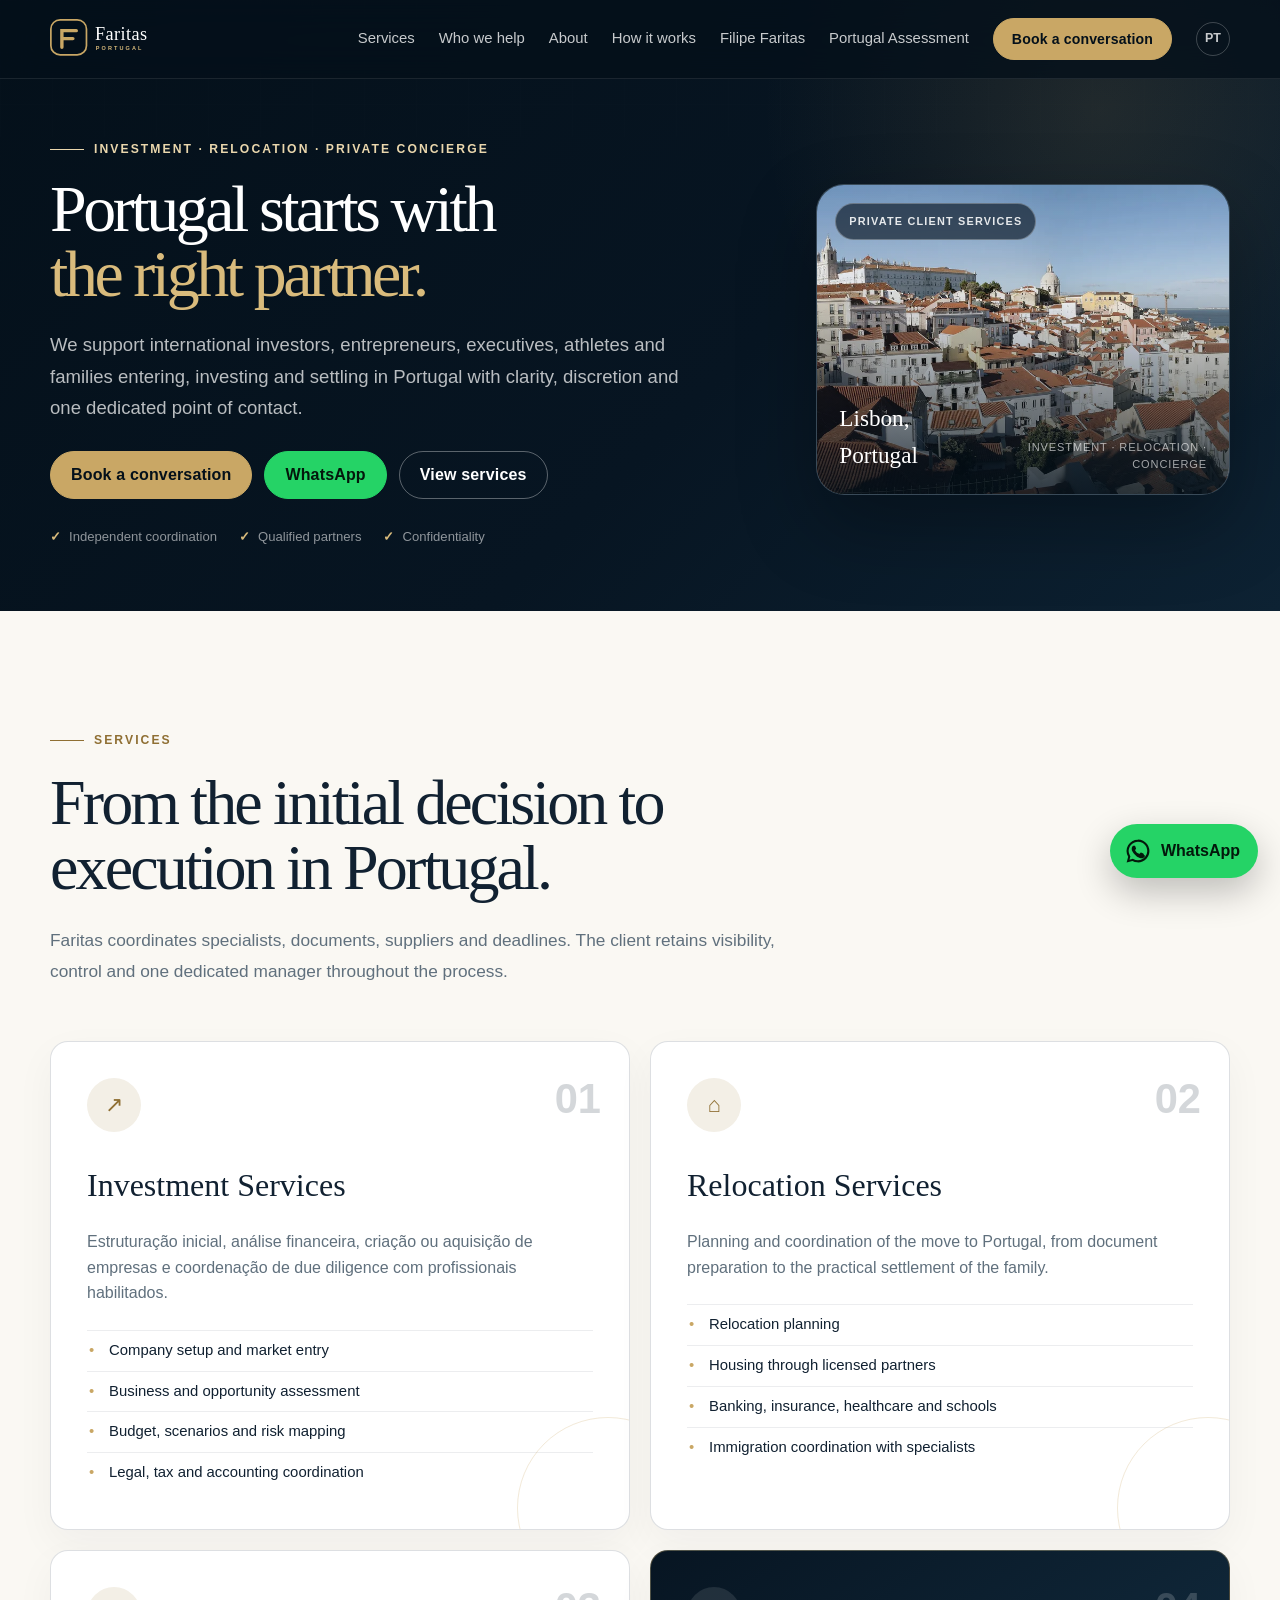
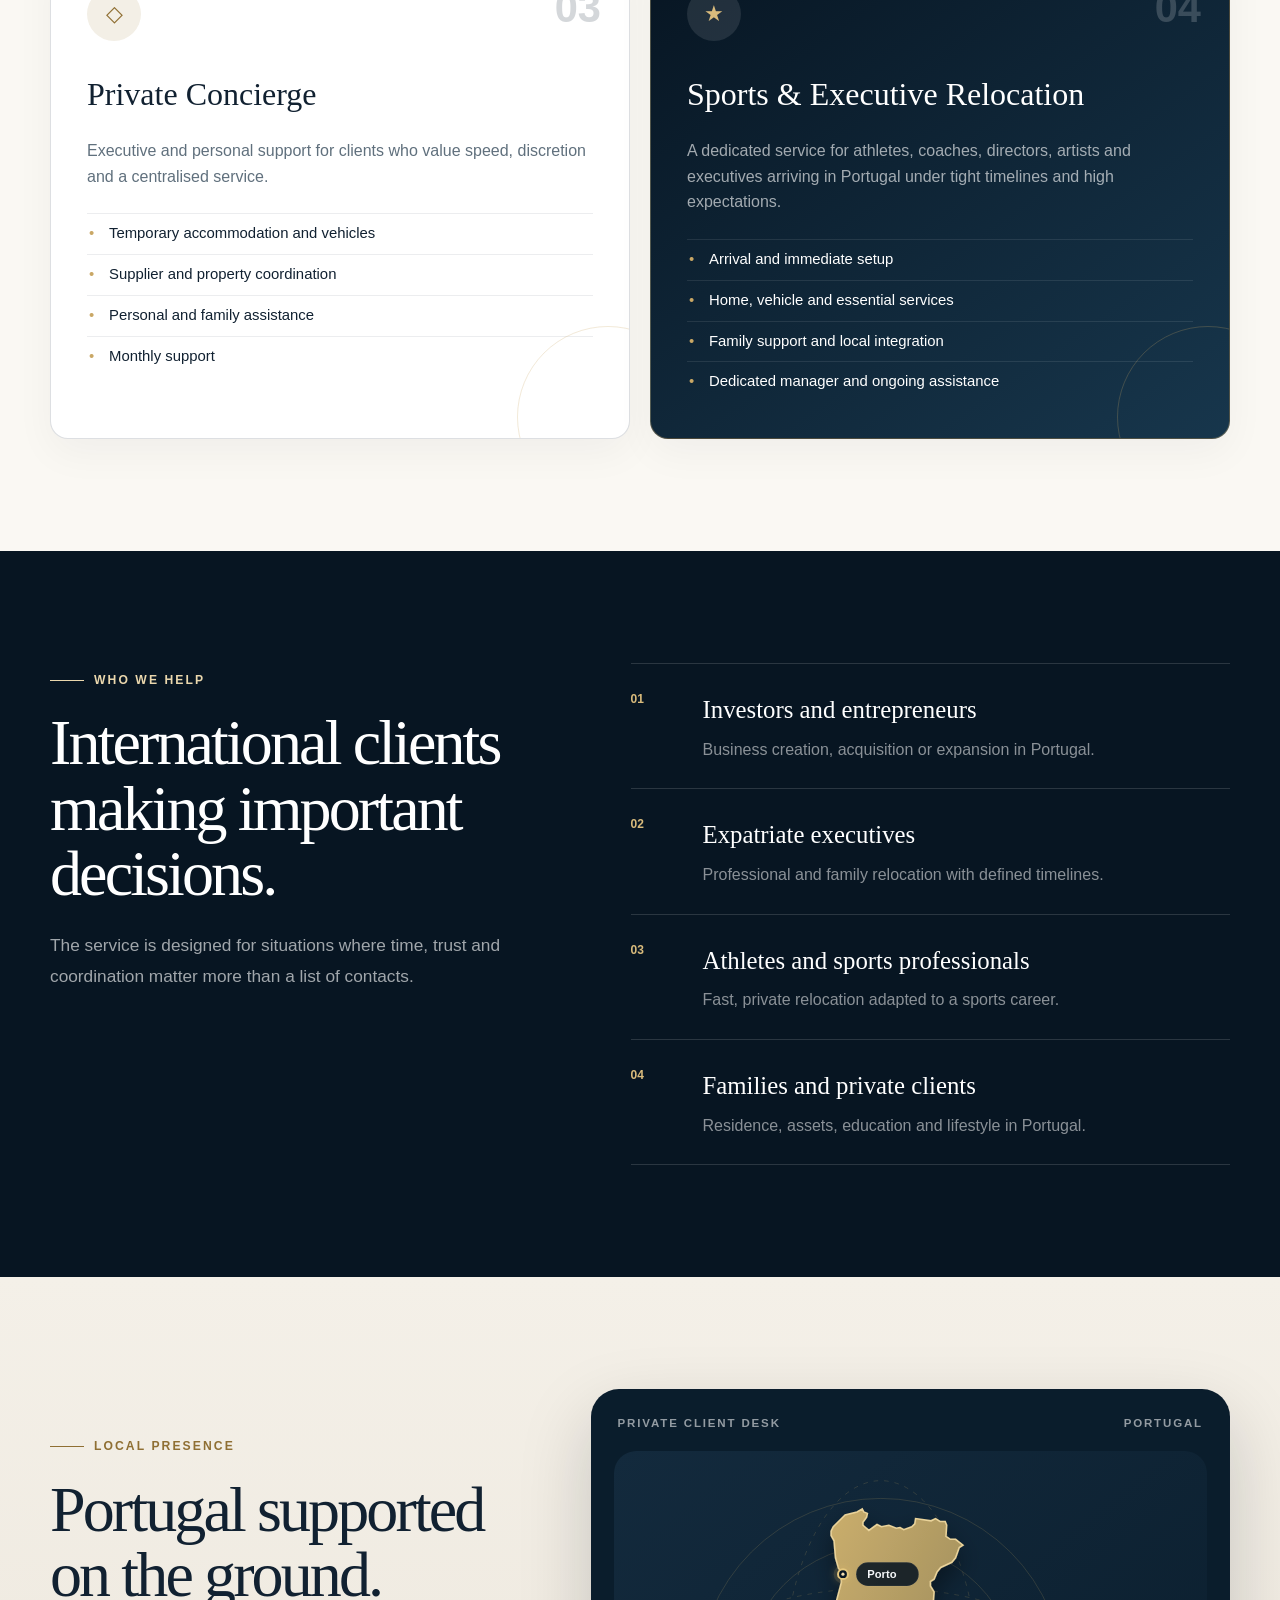
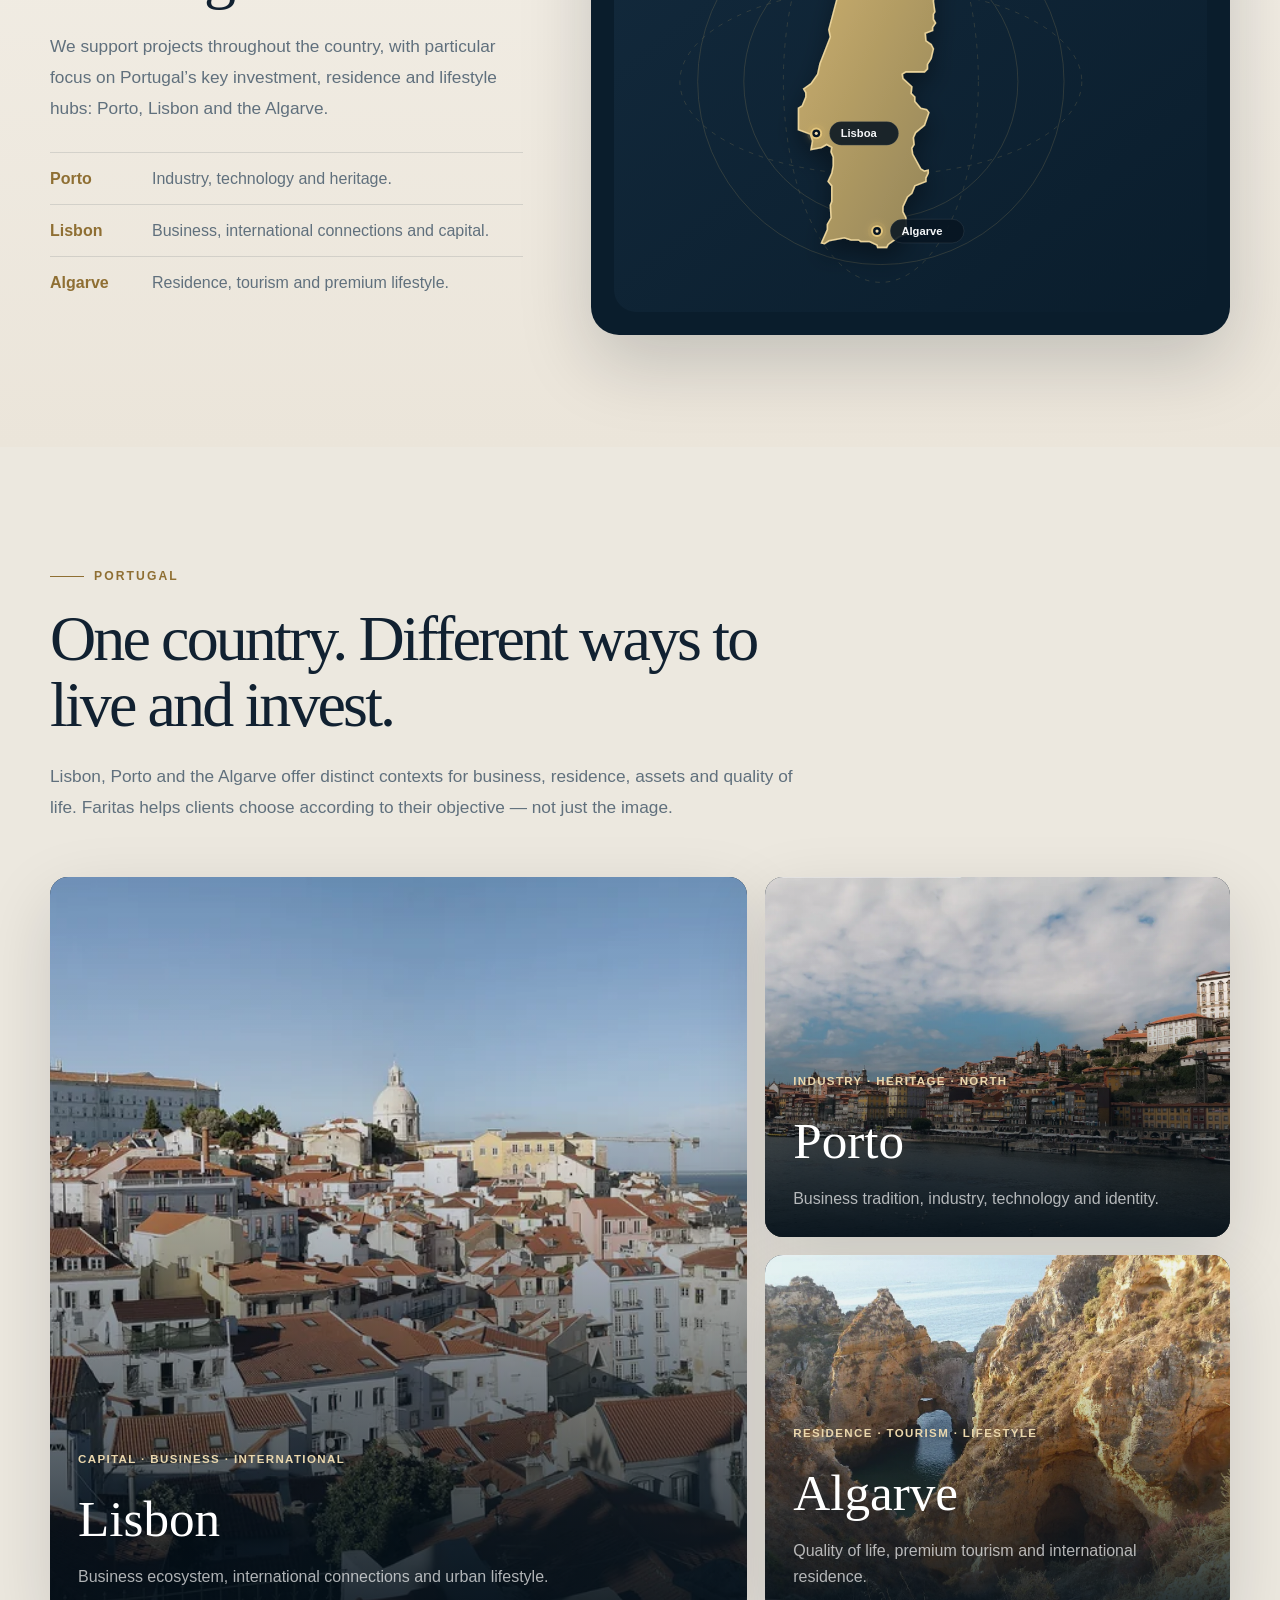
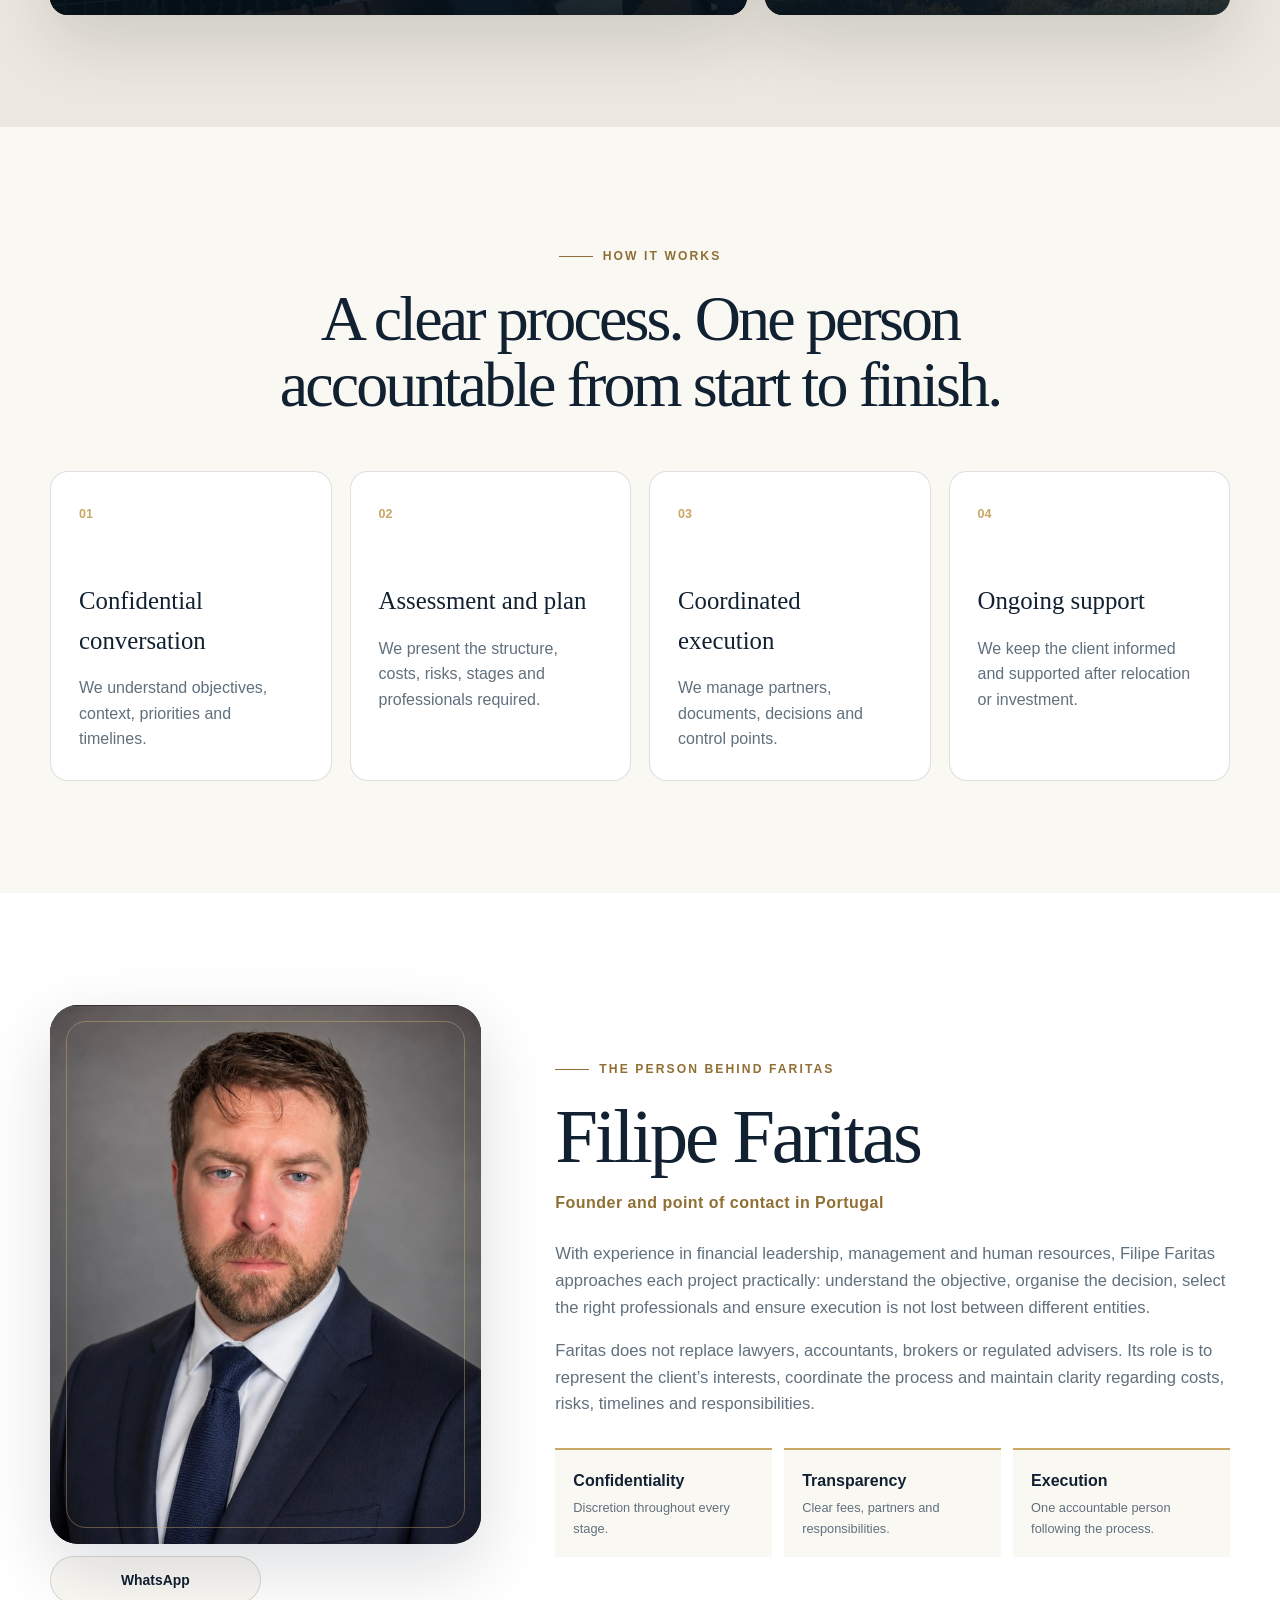
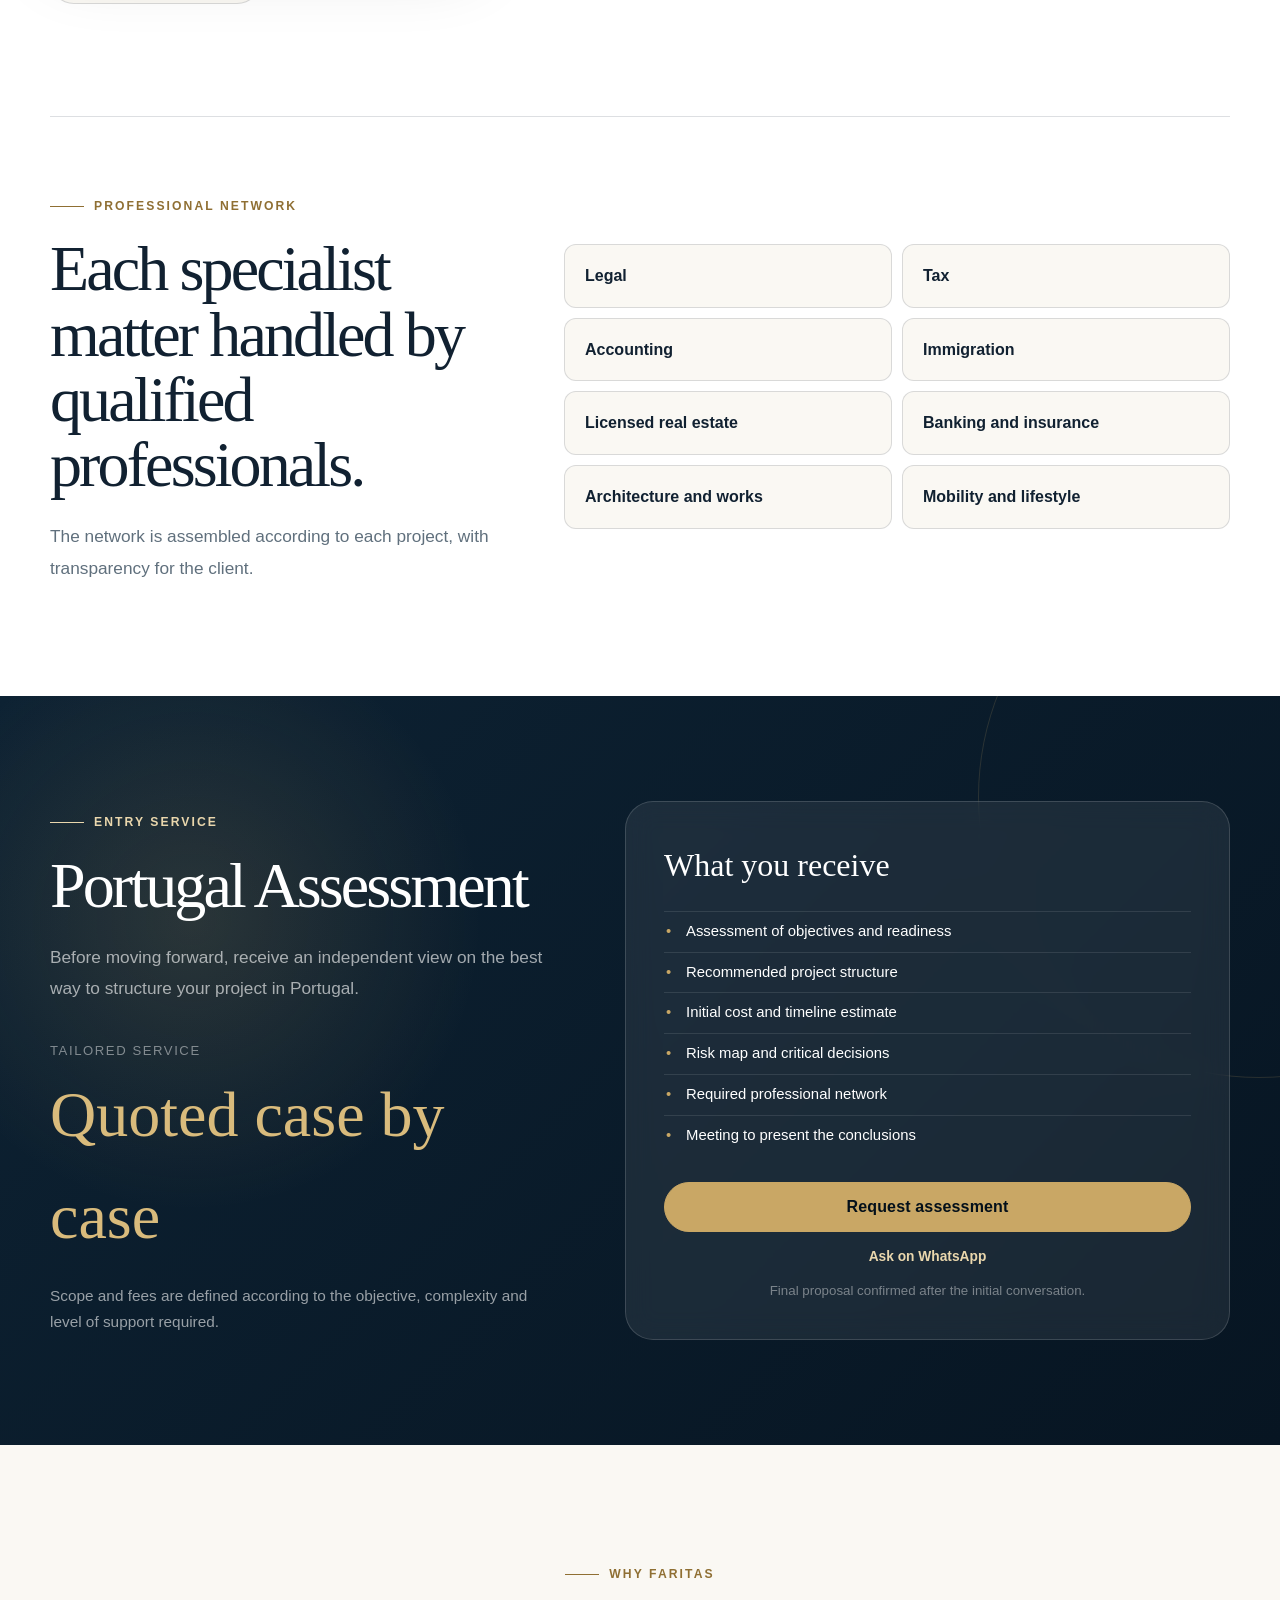
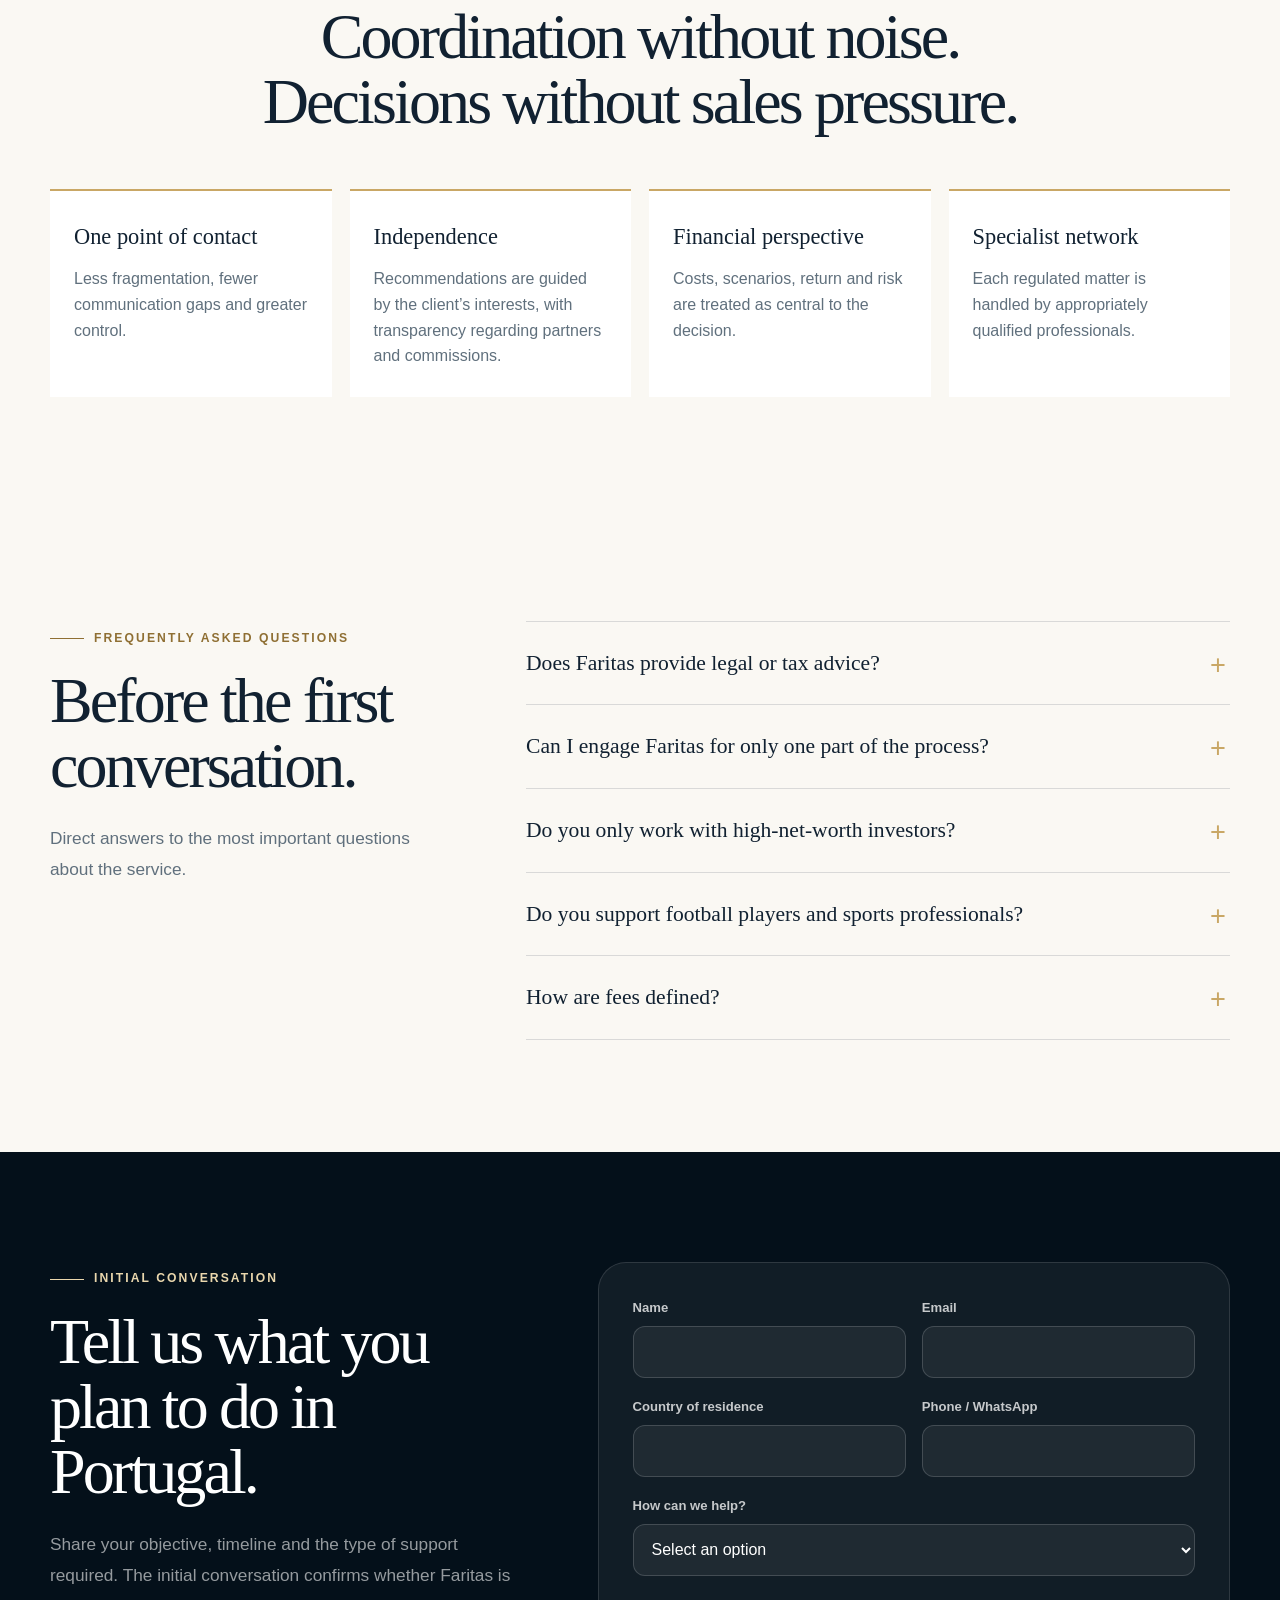
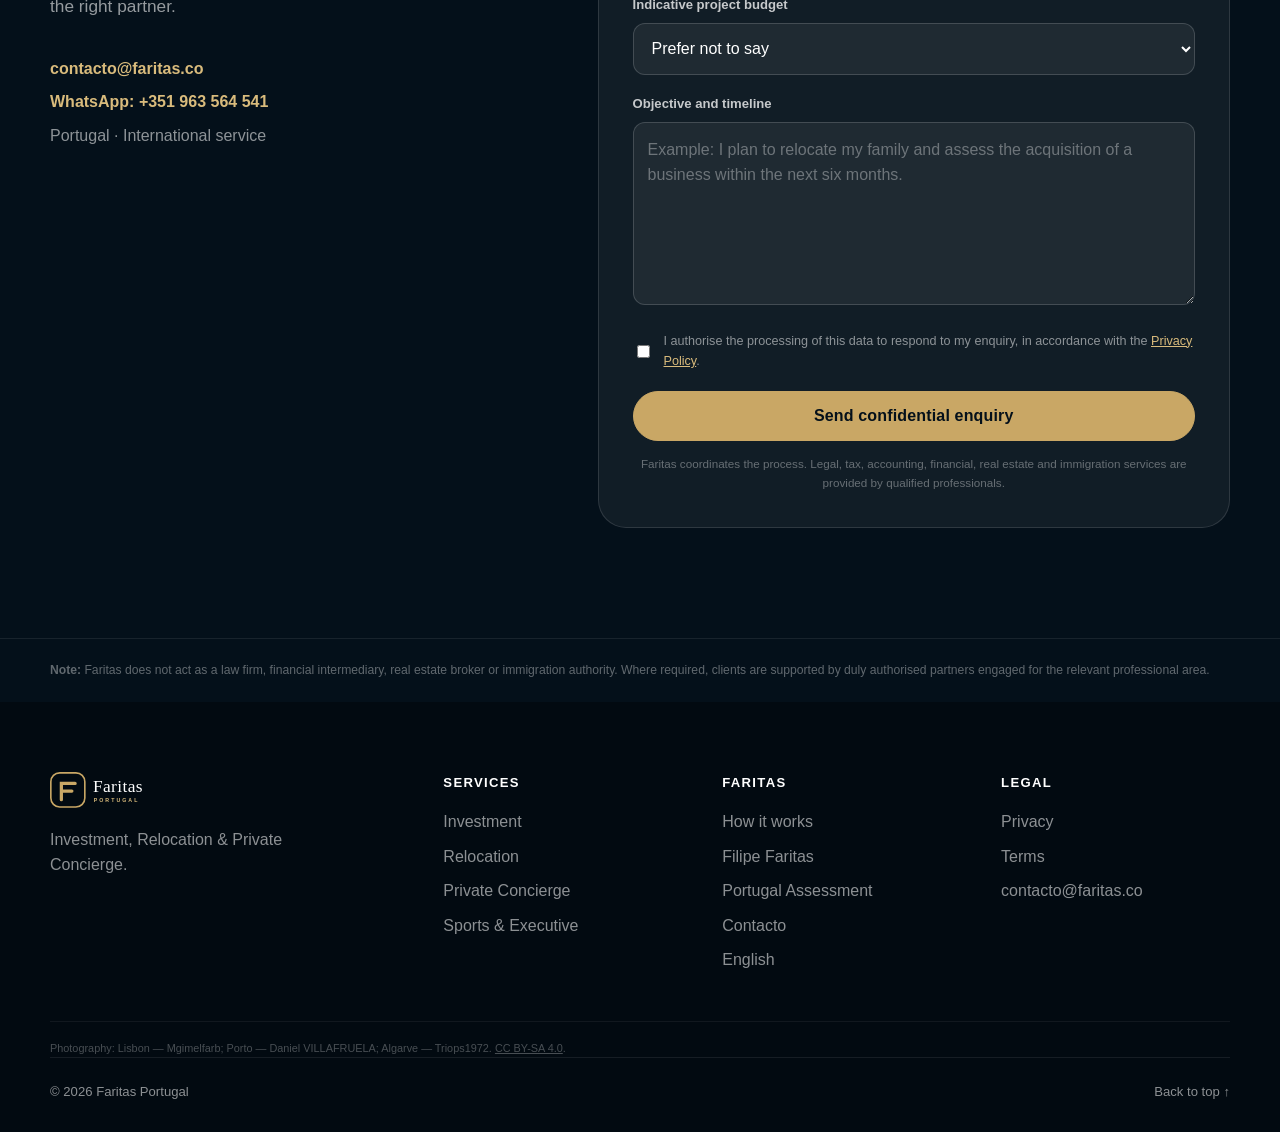
==== commit a7c8c91e: "Add files via upload" ====
--- a/en.html
+++ b/en.html
@@ -72,65 +72,42 @@
 </header>
 <main id="conteudo">
 <section class="hero">
-<div aria-hidden="true" class="hero-photo"></div>
-<div class="hero-glow hero-glow-one"></div>
-<div class="hero-glow hero-glow-two"></div>
-<div class="container hero-grid">
-<div class="hero-copy">
-<span class="eyebrow">Investment · Relocation · Private Concierge</span>
-<h1>
-            Portugal starts with
-            <span>the right partner.</span>
-</h1>
-<p class="hero-lead">
-            We support international investors, entrepreneurs, executives, athletes and families who want to invest, work or settle in Portugal with clarity, discretion and one dedicated point of contact.
-          </p>
-<div class="hero-actions">
-<a class="button" href="#contacto">Book a confidential conversation</a>
-<a class="button button-whatsapp" href="https://wa.me/351963564541?text=Hello%20Filipe%2C%20I%20would%20like%20to%20discuss%20a%20project%20in%20Portugal." rel="noopener noreferrer" target="_blank">WhatsApp</a>
-<a class="button button-secondary" href="#servicos">Explore our services</a>
-</div>
-<div aria-label="Princípios do serviço" class="trust-strip">
-<span>Independent coordination</span>
-<span>Qualified partner network</span>
-<span>Confidentiality</span>
-</div>
-</div>
-<aside aria-label="Visão geral do serviço" class="hero-panel">
-<div class="panel-topline">
-<span>PRIVATE CLIENT DESK</span>
-<span>PORTUGAL</span>
-</div>
-<div class="panel-map">
-<div class="map-orbit orbit-one"></div>
-<div class="map-orbit orbit-two"></div>
-<div class="map-pin pin-lisbon"><span>Lisboa</span></div>
-<div class="map-pin pin-porto"><span>Porto</span></div>
-<div class="map-pin pin-algarve"><span>Algarve</span></div>
-<div aria-hidden="true" class="portugal-shape"></div>
-</div>
-<div class="panel-services">
-<div>
-<small>01</small>
-<strong>Invest</strong>
-<span>Assess and execute</span>
-</div>
-<div>
-<small>02</small>
-<strong>Relocate</strong>
-<span>End-to-end relocation</span>
-</div>
-<div>
-<small>03</small>
-<strong>Support</strong>
-<span>Ongoing concierge</span>
-</div>
-</div>
-</aside>
-</div>
-<div class="hero-footer container">
-<p>One point of contact. Every stage coordinated.</p>
-</div>
+  <div class="container hero-grid">
+    <div class="hero-copy">
+      <span class="eyebrow">Investment · Relocation · Private Concierge</span>
+      <h1>Portugal starts with <span>the right partner.</span></h1>
+      <p class="hero-lead">
+        We support international investors, entrepreneurs, executives, athletes
+        and families entering, investing and settling in Portugal with clarity,
+        discretion and one dedicated point of contact.
+      </p>
+
+      <div class="hero-actions">
+        <a class="button" href="#contacto">Book a conversation</a>
+        <a class="button button-whatsapp" href="https://wa.me/351963564541?text=Hello%20Filipe%2C%20I%20would%20like%20to%20discuss%20a%20project%20in%20Portugal." rel="noopener noreferrer" target="_blank">WhatsApp</a>
+        <a class="button button-secondary" href="#servicos">View services</a>
+      </div>
+
+      <div class="trust-strip" aria-label="Service principles">
+        <span>Independent coordination</span>
+        <span>Qualified partners</span>
+        <span>Confidentiality</span>
+      </div>
+    </div>
+
+    <figure class="hero-visual">
+      <picture>
+        <source srcset="lisboa.webp" type="image/webp">
+        <img src="lisboa.jpg" alt="Panoramic view of Lisbon and the Tagus River" width="1800" height="578" fetchpriority="high">
+      </picture>
+      <div class="hero-visual-shade" aria-hidden="true"></div>
+      <span class="hero-visual-badge">Private Client Services</span>
+      <figcaption>
+        <strong>Lisbon, Portugal</strong>
+        <span>Investment · Relocation · Concierge</span>
+      </figcaption>
+    </figure>
+  </div>
 </section>
 <section class="section section-light" id="servicos">
 <div class="container">
@@ -243,6 +220,31 @@
 </div>
 </div>
 </section>
+<section class="section map-section" id="coverage">
+<div class="container map-section-grid">
+<div class="section-heading compact">
+<span class="eyebrow dark">Local presence</span>
+<h2>Portugal supported on the ground.</h2>
+<p>
+We support projects throughout the country, with particular focus on
+Portugal’s key investment, residence and lifestyle hubs: Porto, Lisbon and the Algarve.
+</p>
+<div class="map-highlights">
+<div><strong>Porto</strong><span>Industry, technology and heritage.</span></div>
+<div><strong>Lisbon</strong><span>Business, international connections and capital.</span></div>
+<div><strong>Algarve</strong><span>Residence, tourism and premium lifestyle.</span></div>
+</div>
+</div>
+<div class="map-card">
+<div class="map-card-topline">
+<span>Private Client Desk</span>
+<span>Portugal</span>
+</div>
+<img src="mapa-portugal.svg" alt="Map of Portugal showing Porto, Lisbon and the Algarve" loading="lazy"/>
+</div>
+</div>
+</section>
+
 <section class="section portugal-showcase" id="portugal">
 <div class="container">
 <div class="section-heading">
@@ -299,7 +301,10 @@
 <section class="section founder-section" id="sobre">
 <div class="container founder-grid">
 <div class="founder-media">
-<div class="founder-image-frame"><img alt="Filipe Faritas, founder of Faritas Portugal" loading="lazy" src="filipe-faritas.svg"/></div>
+<div class="founder-image-frame"><picture>
+<source srcset="filipe-faritas.webp" type="image/webp"/>
+<img alt="Filipe Faritas, founder of Faritas Portugal" loading="lazy" src="filipe-faritas.jpg" width="1200" height="1500"/>
+</picture></div>
 <div class="founder-links">
 
 <a class="social-button" href="https://wa.me/351963564541?text=Hello%20Filipe%2C%20I%20would%20like%20to%20discuss%20a%20project%20in%20Portugal." rel="noopener noreferrer" target="_blank">WhatsApp</a>
@@ -333,9 +338,10 @@
 <p class="diagnostic-lead">
             Before moving forward, receive an independent view on the best way to structure your project in Portugal.
           </p>
-<div class="diagnostic-price">
-<span>From</span>
-<strong>€390</strong>
+<div class="diagnostic-price diagnostic-price-quote">
+<span>Tailored service</span>
+<strong>Quoted case by case</strong>
+<p>Scope and fees are defined according to the objective, complexity and level of support required.</p>
 </div>
 </div>
 <div class="diagnostic-card">
--- a/styles.css
+++ b/styles.css
@@ -1589,3 +1589,415 @@
     display: none;
   }
 }
+
+
+/* ===== Hero v4 — compacto, equilibrado e responsivo ===== */
+.hero {
+  position: relative;
+  min-height: auto;
+  overflow: hidden;
+  padding: 124px 0 56px;
+  color: var(--white);
+  background:
+    radial-gradient(circle at 86% 18%, rgba(201,167,101,.13), transparent 28%),
+    linear-gradient(135deg, #04101a 0%, #071522 58%, #0d2233 100%);
+}
+
+.hero::before {
+  content: "";
+  position: absolute;
+  inset: 0;
+  opacity: .14;
+  pointer-events: none;
+  background-image:
+    linear-gradient(rgba(255,255,255,.04) 1px, transparent 1px),
+    linear-gradient(90deg, rgba(255,255,255,.04) 1px, transparent 1px);
+  background-size: 52px 52px;
+  mask-image: linear-gradient(to bottom, #000, transparent 90%);
+}
+
+.hero-grid {
+  position: relative;
+  z-index: 2;
+  display: grid;
+  grid-template-columns: minmax(0, 1.25fr) minmax(360px, .75fr);
+  align-items: center;
+  gap: clamp(42px, 6vw, 82px);
+}
+
+.hero-copy {
+  max-width: 760px;
+  padding: 8px 0;
+}
+
+.hero .eyebrow {
+  margin-bottom: 18px;
+}
+
+.hero h1 {
+  max-width: 720px;
+  margin: 0;
+  font-family: Georgia, "Times New Roman", serif;
+  font-size: clamp(3.2rem, 5.15vw, 4.9rem);
+  font-weight: 400;
+  line-height: .98;
+  letter-spacing: -.052em;
+}
+
+.hero h1 span {
+  display: block;
+  color: var(--gold-400);
+}
+
+.hero-lead {
+  max-width: 650px;
+  margin: 23px 0 0;
+  color: rgba(255,255,255,.72);
+  font-size: clamp(1.02rem, 1.45vw, 1.22rem);
+  line-height: 1.68;
+}
+
+.hero-actions {
+  display: flex;
+  flex-wrap: wrap;
+  gap: 12px;
+  margin-top: 28px;
+}
+
+.hero-actions .button {
+  min-height: 48px;
+  padding-inline: 20px;
+}
+
+.trust-strip {
+  display: flex;
+  flex-wrap: wrap;
+  gap: 12px 22px;
+  margin-top: 27px;
+  color: rgba(255,255,255,.55);
+  font-size: .82rem;
+}
+
+.trust-strip span {
+  display: inline-flex;
+  align-items: center;
+  gap: 8px;
+}
+
+.trust-strip span::before {
+  content: "✓";
+  color: var(--gold-400);
+  font-weight: 900;
+}
+
+.hero-visual {
+  position: relative;
+  width: 100%;
+  max-width: 440px;
+  margin: 0;
+  justify-self: end;
+  overflow: hidden;
+  border: 1px solid rgba(255,255,255,.18);
+  border-radius: 28px;
+  background: #0d2233;
+  box-shadow: 0 30px 78px rgba(0,0,0,.30);
+}
+
+.hero-visual picture {
+  display: block;
+  width: 100%;
+  aspect-ratio: 4 / 3;
+}
+
+.hero-visual img {
+  display: block;
+  width: 100%;
+  height: 100%;
+  object-fit: cover;
+  object-position: 45% center;
+}
+
+.hero-visual-shade {
+  position: absolute;
+  inset: 0;
+  background: linear-gradient(180deg, rgba(4,16,26,.03) 36%, rgba(4,16,26,.82) 100%);
+  pointer-events: none;
+}
+
+.hero-visual-badge {
+  position: absolute;
+  top: 18px;
+  left: 18px;
+  padding: 9px 13px;
+  border: 1px solid rgba(255,255,255,.28);
+  border-radius: 999px;
+  background: rgba(4,16,26,.62);
+  color: rgba(255,255,255,.88);
+  backdrop-filter: blur(10px);
+  font-size: .68rem;
+  font-weight: 800;
+  letter-spacing: .11em;
+  text-transform: uppercase;
+}
+
+.hero-visual figcaption {
+  position: absolute;
+  right: 22px;
+  bottom: 20px;
+  left: 22px;
+  z-index: 2;
+  display: flex;
+  align-items: end;
+  justify-content: space-between;
+  gap: 18px;
+  color: var(--white);
+}
+
+.hero-visual figcaption strong {
+  font-family: Georgia, "Times New Roman", serif;
+  font-size: 1.45rem;
+  font-weight: 400;
+}
+
+.hero-visual figcaption span {
+  color: rgba(255,255,255,.62);
+  font-size: .69rem;
+  letter-spacing: .08em;
+  text-align: right;
+  text-transform: uppercase;
+}
+
+/* Elementos da versão antiga da hero ficam desativados caso permaneçam em cache. */
+.hero-photo,
+.hero-glow,
+.hero-panel,
+.hero-footer {
+  display: none !important;
+}
+
+@media (max-width: 1080px) {
+  .hero {
+    padding: 118px 0 52px;
+  }
+
+  .hero-grid {
+    grid-template-columns: minmax(0, 1.12fr) minmax(330px, .72fr);
+    gap: 42px;
+  }
+
+  .hero h1 {
+    font-size: clamp(3rem, 6vw, 4.45rem);
+  }
+
+  .hero-visual {
+    max-width: 400px;
+  }
+}
+
+@media (max-width: 860px) {
+  .hero {
+    padding: 116px 0 58px;
+  }
+
+  .hero-grid {
+    grid-template-columns: 1fr;
+    gap: 38px;
+  }
+
+  .hero-copy {
+    max-width: 760px;
+  }
+
+  .hero-visual {
+    width: min(100%, 620px);
+    max-width: none;
+    justify-self: start;
+  }
+
+  .hero-visual img {
+    aspect-ratio: 16 / 9;
+  }
+}
+
+@media (max-width: 660px) {
+  .hero {
+    padding: 104px 0 48px;
+  }
+
+  .hero h1 {
+    font-size: clamp(2.75rem, 13.5vw, 4rem);
+    line-height: 1;
+  }
+
+  .hero-lead {
+    margin-top: 18px;
+    font-size: 1rem;
+    line-height: 1.6;
+  }
+
+  .hero-actions {
+    display: grid;
+    margin-top: 24px;
+  }
+
+  .hero-actions .button {
+    width: 100%;
+  }
+
+  .trust-strip {
+    display: grid;
+    gap: 8px;
+    margin-top: 22px;
+  }
+
+  .hero-visual {
+    border-radius: 20px;
+  }
+
+  .hero-visual img {
+    aspect-ratio: 4 / 3;
+  }
+
+  .hero-visual-badge {
+    top: 13px;
+    left: 13px;
+    font-size: .6rem;
+  }
+
+  .hero-visual figcaption {
+    right: 16px;
+    bottom: 14px;
+    left: 16px;
+    display: block;
+  }
+
+  .hero-visual figcaption strong,
+  .hero-visual figcaption span {
+    display: block;
+    text-align: left;
+  }
+
+  .hero-visual figcaption span {
+    margin-top: 3px;
+  }
+}
+
+
+/* ===== Mapa fiel de Portugal e ajustes finais ===== */
+.map-section {
+  background: linear-gradient(180deg, #f4f0e8 0%, #ebe5da 100%);
+}
+
+.map-section-grid {
+  display: grid;
+  grid-template-columns: .85fr 1.15fr;
+  gap: 68px;
+  align-items: center;
+}
+
+.map-card {
+  overflow: hidden;
+  padding: 22px;
+  border: 1px solid rgba(17, 33, 49, .12);
+  border-radius: 28px;
+  background: #0a1d2c;
+  box-shadow: 0 28px 72px rgba(4, 16, 26, .18);
+}
+
+.map-card-topline {
+  display: flex;
+  justify-content: space-between;
+  gap: 20px;
+  padding: 2px 4px 18px;
+  color: rgba(255,255,255,.56);
+  font-size: .72rem;
+  font-weight: 800;
+  letter-spacing: .16em;
+  text-transform: uppercase;
+}
+
+.map-card img {
+  display: block;
+  width: 100%;
+  height: auto;
+  border-radius: 20px;
+}
+
+.map-highlights {
+  display: grid;
+  gap: 12px;
+  margin-top: 28px;
+}
+
+.map-highlights > div {
+  display: grid;
+  grid-template-columns: 88px 1fr;
+  gap: 14px;
+  align-items: baseline;
+  padding-top: 13px;
+  border-top: 1px solid rgba(17,33,49,.12);
+}
+
+.map-highlights strong {
+  color: #8f6f33;
+}
+
+.map-highlights span {
+  color: var(--muted);
+}
+
+.founder-image-frame picture {
+  display: block;
+  width: 100%;
+  height: 100%;
+}
+
+.founder-image-frame picture img {
+  width: 100%;
+  height: 100%;
+  object-fit: cover;
+  object-position: center 18%;
+}
+
+.diagnostic-price-quote {
+  max-width: 520px;
+}
+
+.diagnostic-price-quote strong {
+  font-size: clamp(2.2rem, 5vw, 4rem);
+}
+
+.diagnostic-price-quote p {
+  max-width: 500px;
+  margin: 14px 0 0;
+  color: rgba(255,255,255,.58);
+  font-size: .96rem;
+  line-height: 1.7;
+}
+
+@media (max-width: 900px) {
+  .map-section-grid {
+    grid-template-columns: 1fr;
+    gap: 42px;
+  }
+
+  .map-card {
+    max-width: 720px;
+  }
+}
+
+@media (max-width: 660px) {
+  .map-card {
+    padding: 14px;
+    border-radius: 20px;
+  }
+
+  .map-card-topline {
+    font-size: .62rem;
+  }
+
+  .map-highlights > div {
+    grid-template-columns: 1fr;
+    gap: 2px;
+  }
+}
